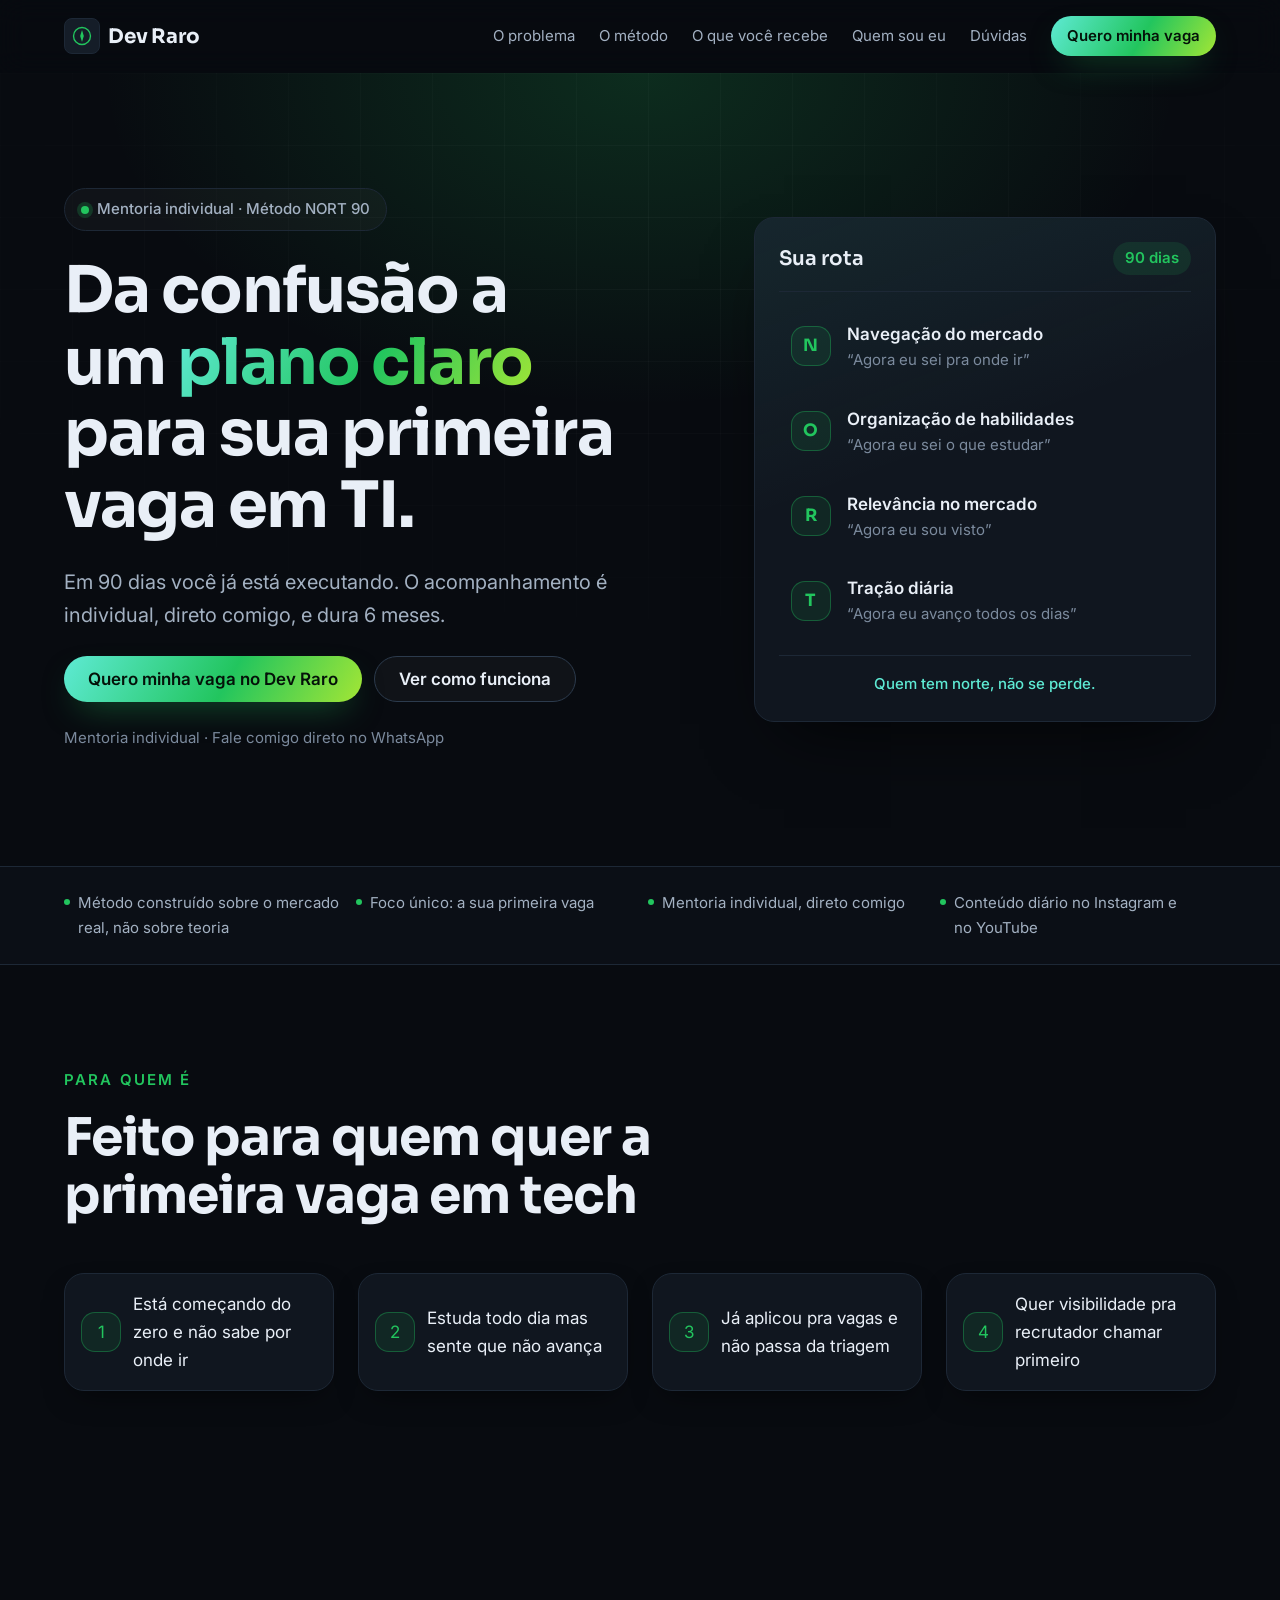
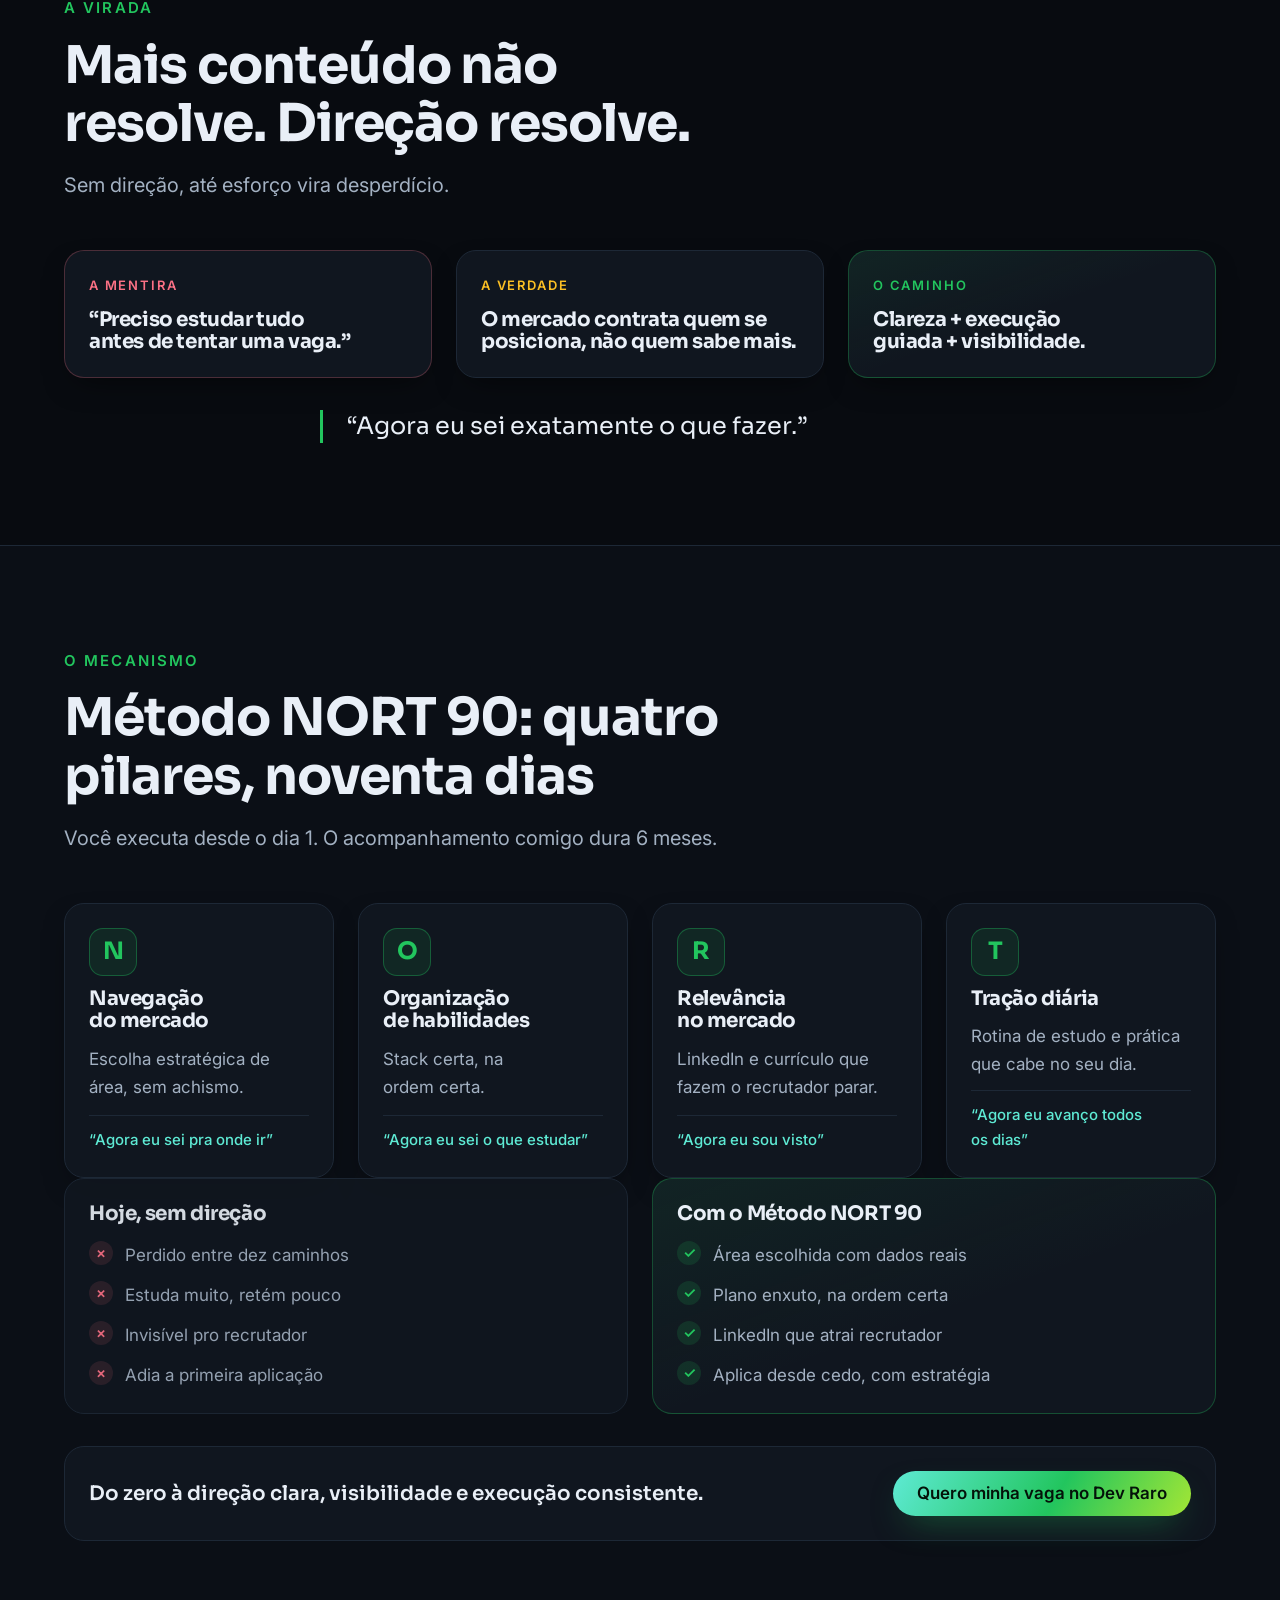
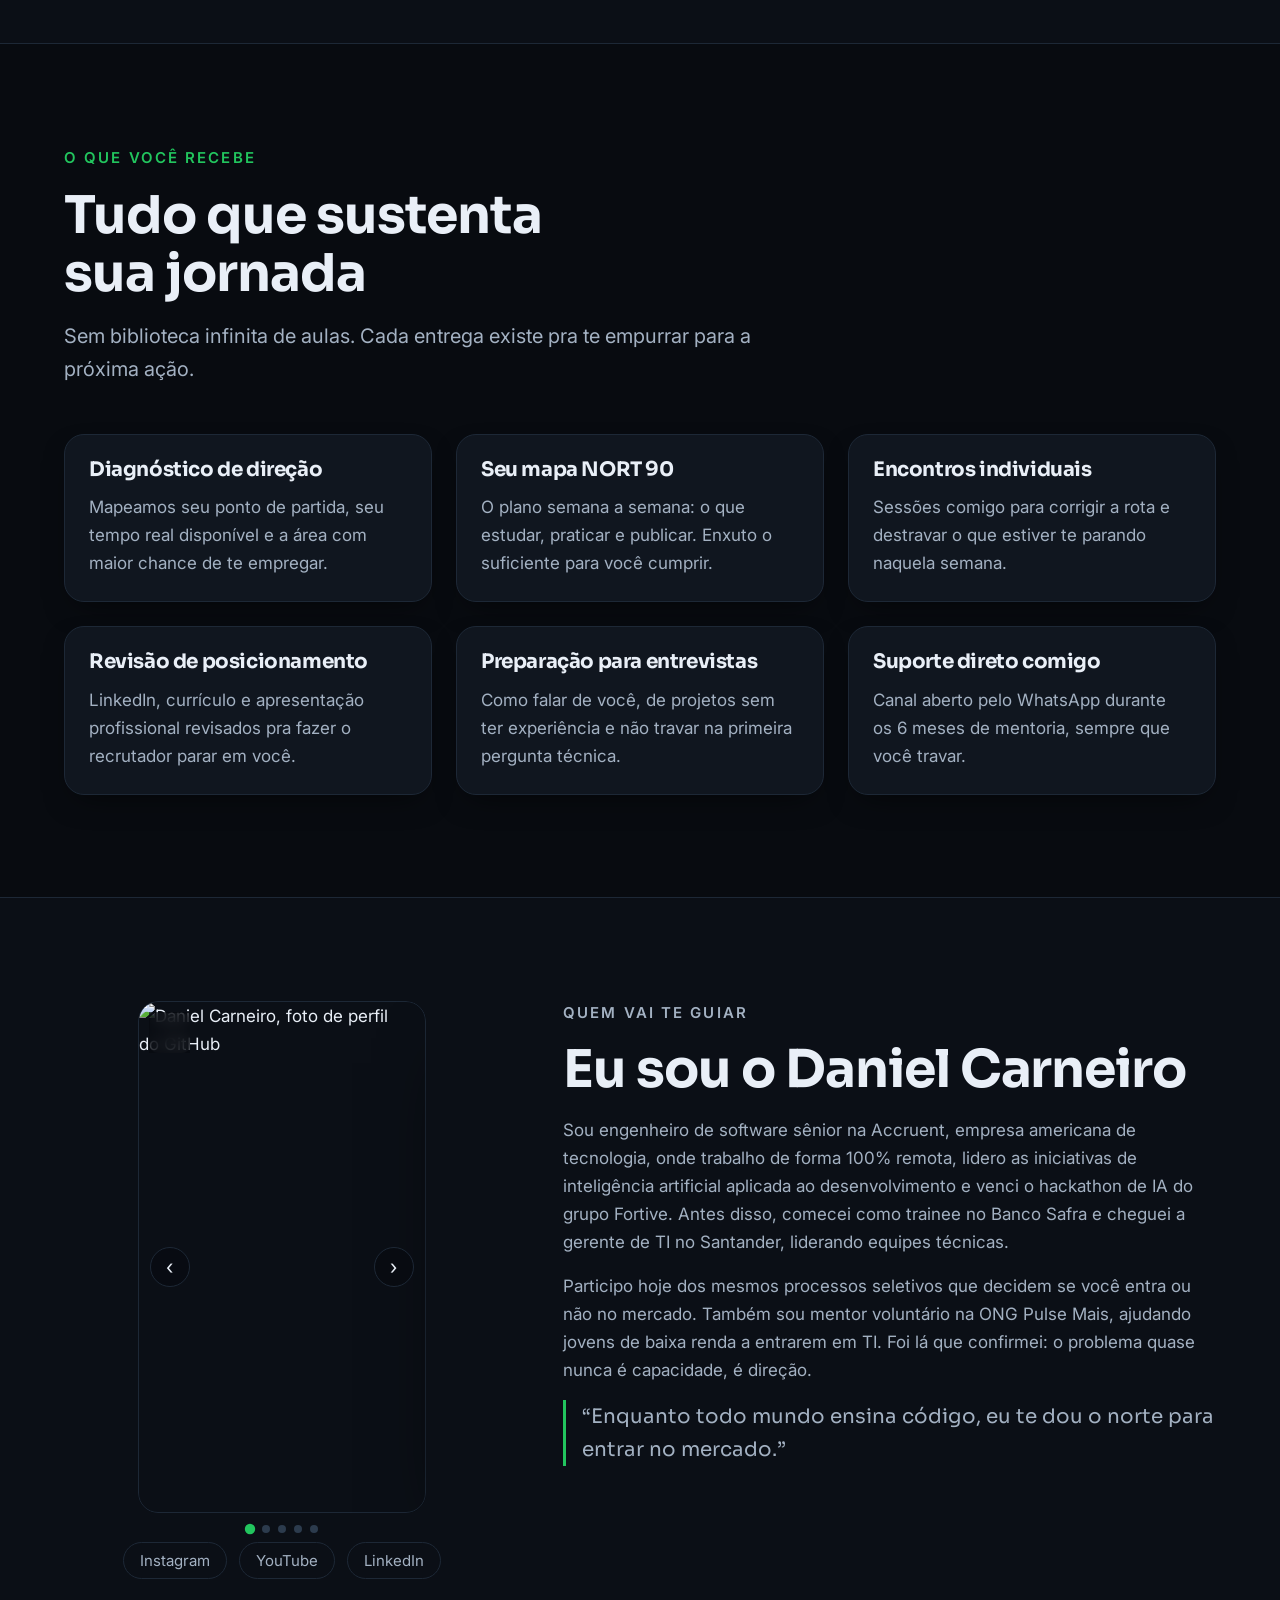
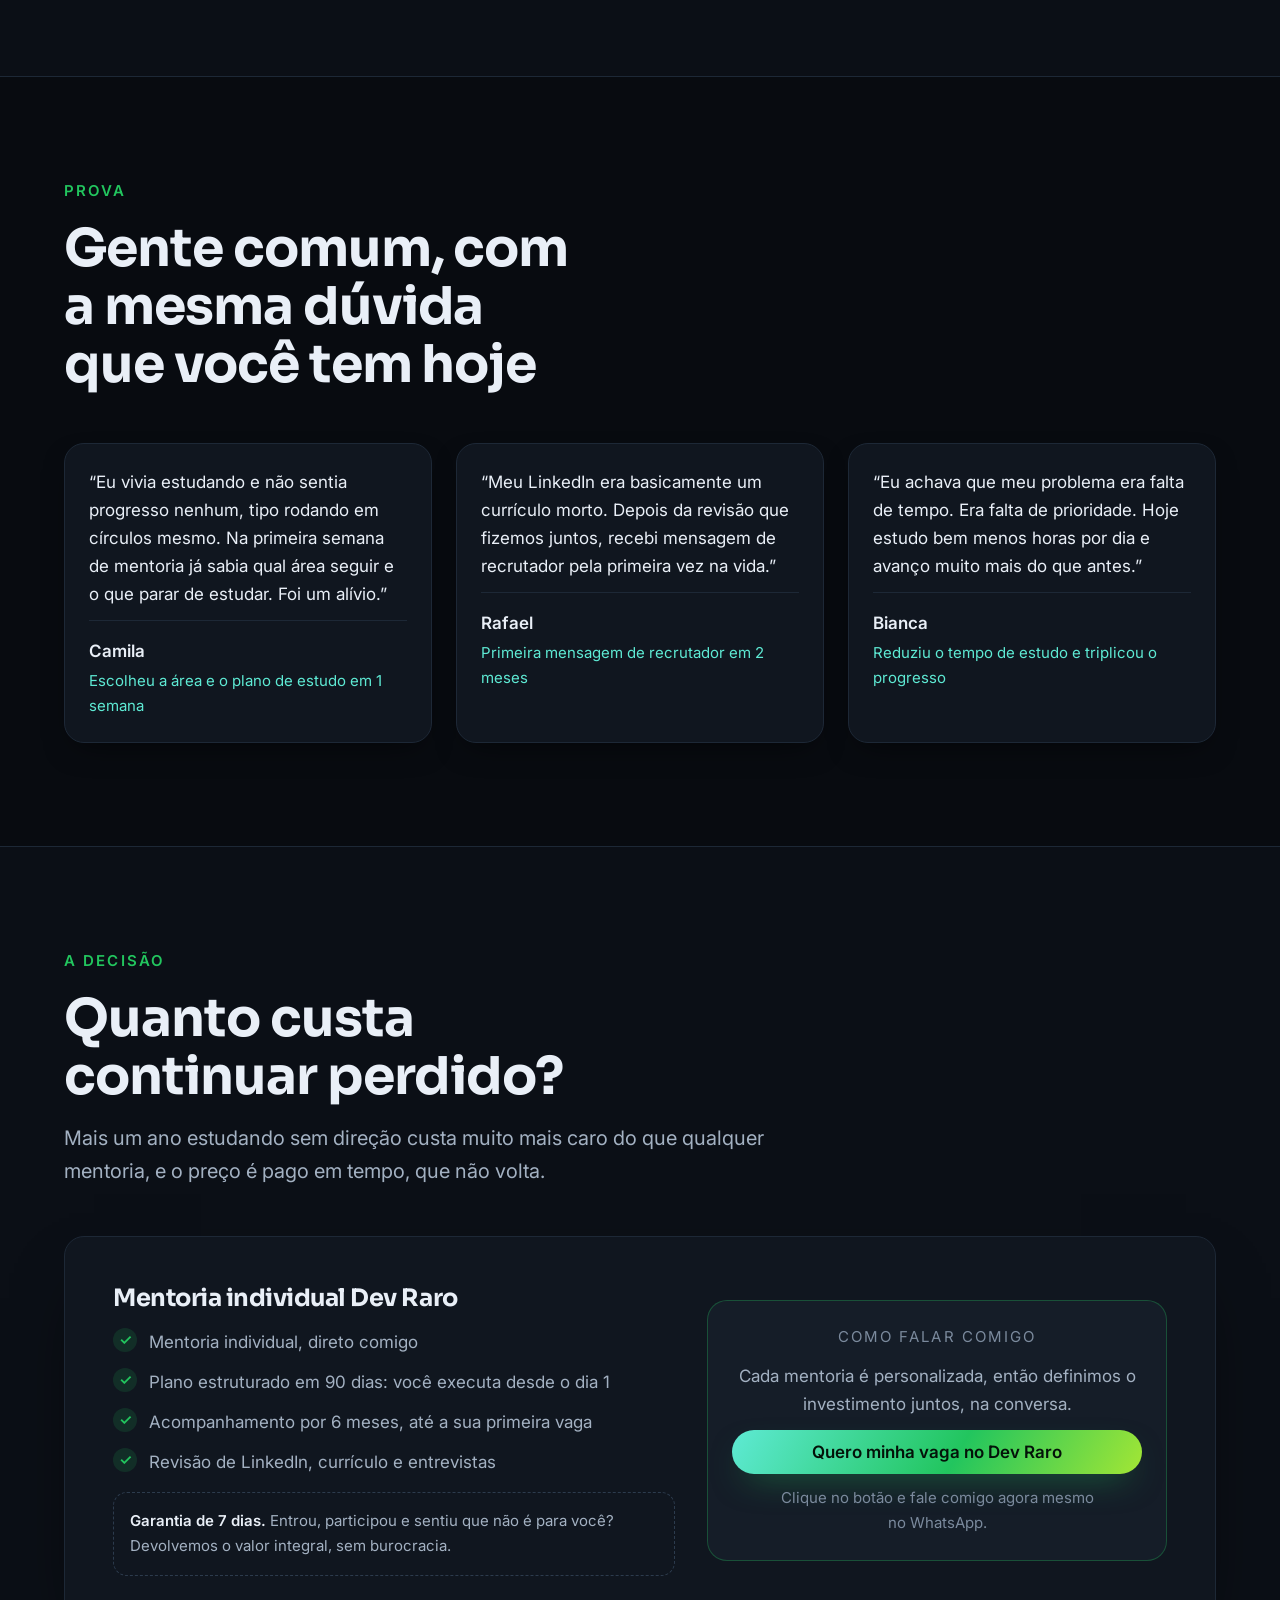
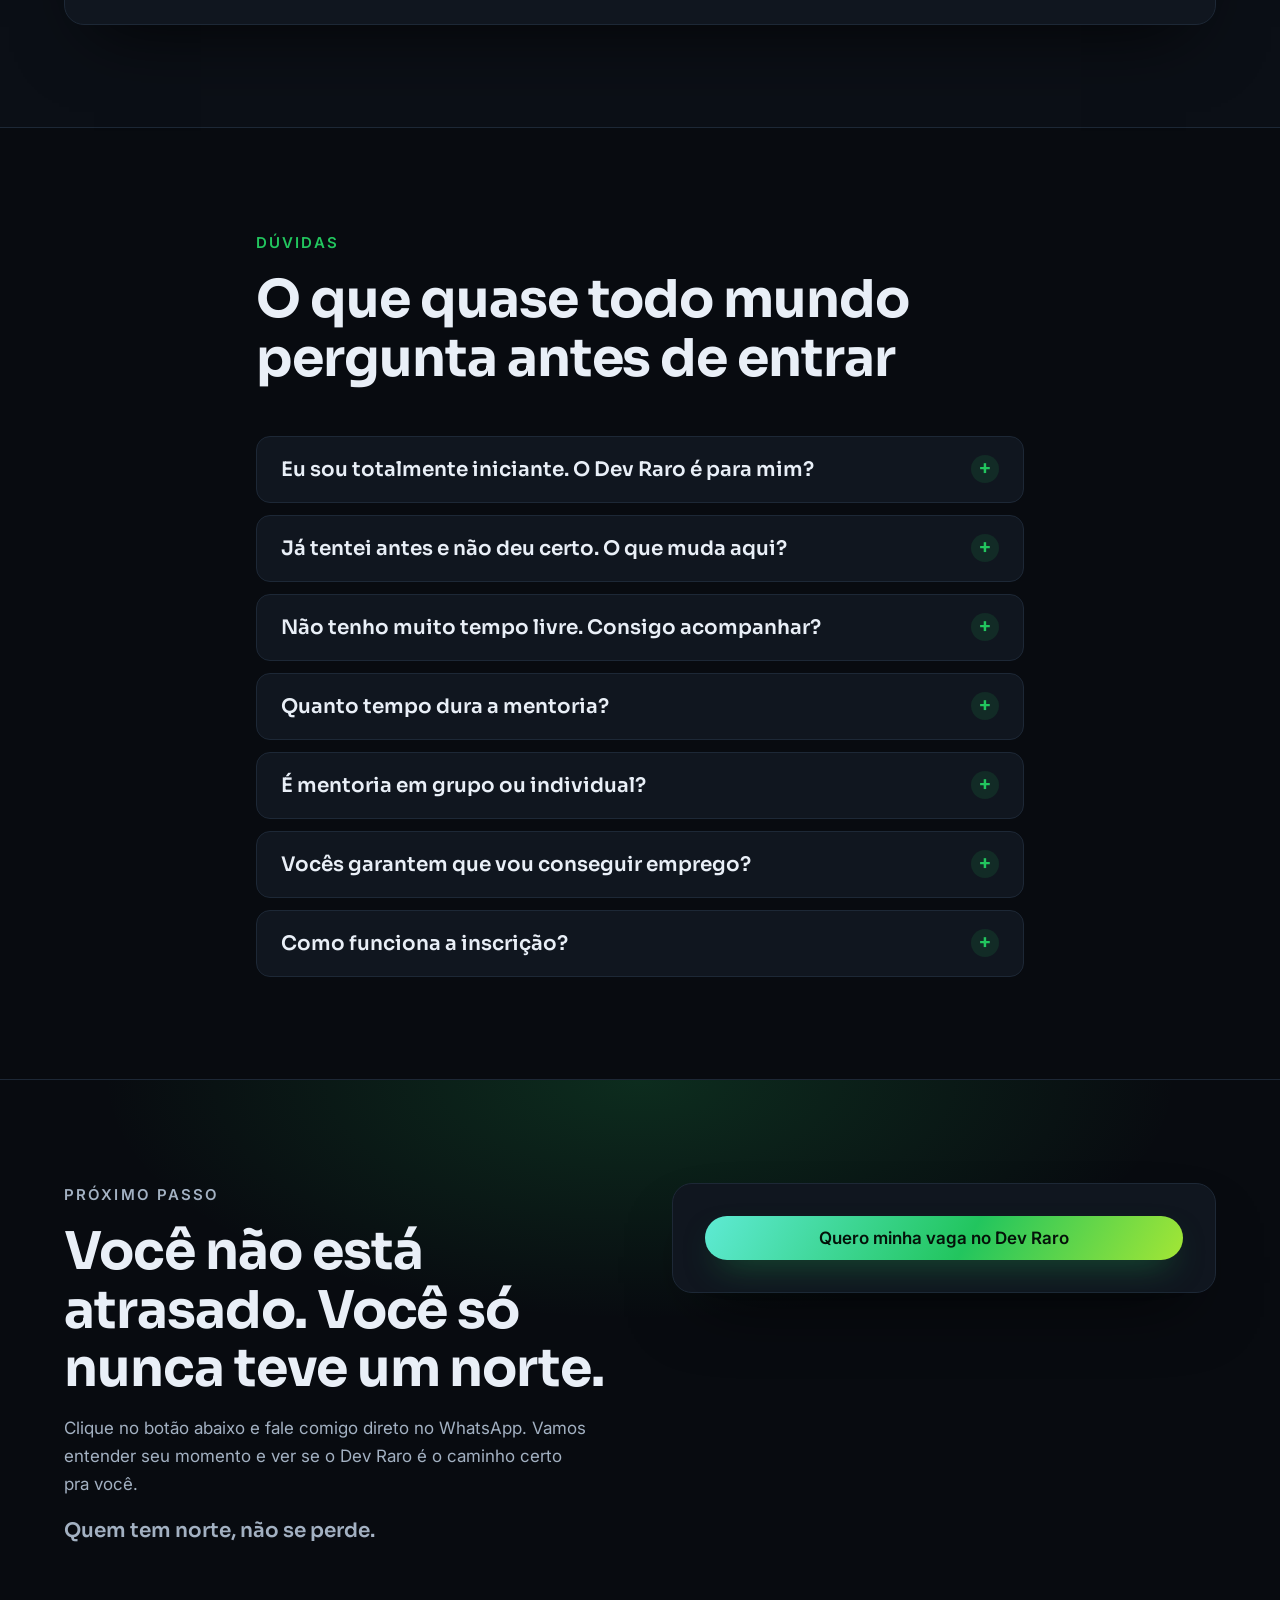
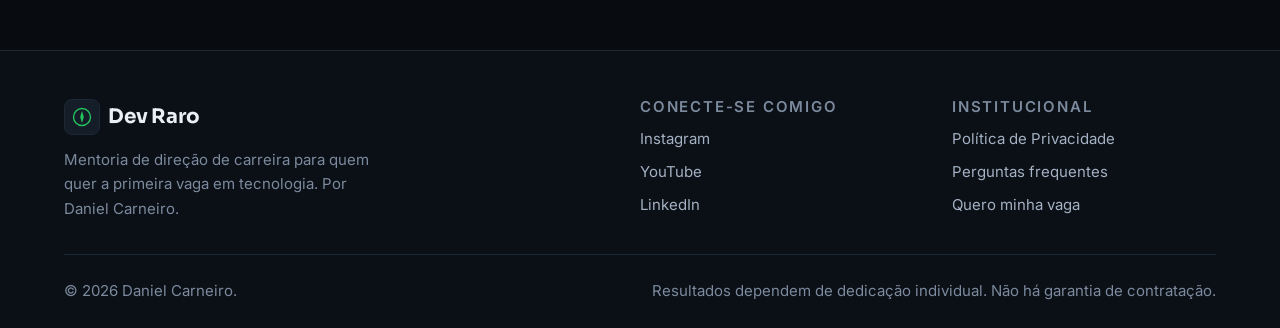
==== index.html @ 184fe9a2 "refactor: fundir secoes Transformacao e Metodo, encurtar textos dos pilares" ====
<!doctype html>
<html lang="pt-BR">
  <head>
    <meta charset="utf-8" />
    <meta name="viewport" content="width=device-width, initial-scale=1" />

    <title>Dev Raro | Sua rota para a primeira vaga em TI</title>
    <meta
      name="description"
      content="Mentoria individual para iniciantes em tecnologia. Em 90 dias você tem um plano claro e já está executando; o acompanhamento comigo dura 6 meses."
    />
    <link rel="canonical" href="https://danielcarneiro.dev/" />
    <meta name="robots" content="index, follow" />
    <meta name="author" content="Daniel Carneiro" />
    <meta name="theme-color" content="#080b10" />

    <!-- Open Graph / redes sociais -->
    <meta property="og:type" content="website" />
    <meta property="og:locale" content="pt_BR" />
    <meta property="og:site_name" content="Daniel Carneiro" />
    <meta
      property="og:title"
      content="Dev Raro: mentoria para sua primeira vaga em TI"
    />
    <meta
      property="og:description"
      content="Mentoria individual: plano claro em 90 dias e acompanhamento comigo por 6 meses até a sua primeira vaga."
    />
    <meta property="og:url" content="https://danielcarneiro.dev/" />
    <meta
      property="og:image"
      content="https://danielcarneiro.dev/assets/img/og-image.jpg"
    />
    <meta property="og:image:width" content="1200" />
    <meta property="og:image:height" content="630" />
    <meta
      property="og:image:alt"
      content="Dev Raro: mentoria com Daniel Carneiro"
    />
    <meta name="twitter:card" content="summary_large_image" />

    <link rel="icon" href="favicon.svg" type="image/svg+xml" />

    <!-- Fontes -->
    <link rel="preconnect" href="https://fonts.googleapis.com" />
    <link rel="preconnect" href="https://fonts.gstatic.com" crossorigin />
    <link
      rel="stylesheet"
      href="https://fonts.googleapis.com/css2?family=Inter:wght@400;500;600&family=Sora:wght@600;700&display=swap"
    />

    <!-- Estilos: a ordem dos arquivos espelha a ordem das camadas @layer -->
    <link rel="stylesheet" href="assets/css/reset.css" />
    <link rel="stylesheet" href="assets/css/tokens.css" />
    <link rel="stylesheet" href="assets/css/base.css" />
    <link rel="stylesheet" href="assets/css/layout.css" />
    <link rel="stylesheet" href="assets/css/components.css" />
    <link rel="stylesheet" href="assets/css/utilities.css" />

    <script>
      // Sinaliza JS ativo antes da pintura: sem isso, o conteúdo animado ficaria oculto se o JS falhar.
      document.documentElement.classList.add("js");
    </script>
    <script src="assets/js/main.js" defer></script>

    <script type="application/ld+json">
      {
        "@context": "https://schema.org",
        "@graph": [
          {
            "@type": "Person",
            "@id": "https://danielcarneiro.dev/#daniel",
            "name": "Daniel Carneiro",
            "jobTitle": "Desenvolvedor de software e mentor de carreira",
            "url": "https://danielcarneiro.dev/",
            "sameAs": [
              "https://instagram.com/danielcarneiro.dev",
              "https://youtube.com/@danielcarneirodev",
              "https://linkedin.com/in/danielcarneirodev"
            ]
          },
          {
            "@type": "Service",
            "name": "Dev Raro",
            "serviceType": "Mentoria de carreira em tecnologia",
            "provider": { "@id": "https://danielcarneiro.dev/#daniel" },
            "areaServed": "BR",
            "url": "https://danielcarneiro.dev/",
            "description": "Mentoria individual que aplica o Método NORT 90: em 90 dias você tem um plano claro e já está executando; o acompanhamento comigo dura 6 meses, até a primeira vaga."
          },
          {
            "@type": "FAQPage",
            "mainEntity": [
              {
                "@type": "Question",
                "name": "Eu sou totalmente iniciante. O Dev Raro é para mim?",
                "acceptedAnswer": {
                  "@type": "Answer",
                  "text": "Sim. O primeiro passo do Método NORT 90 é escolher o caminho certo antes de estudar qualquer tecnologia."
                }
              },
              {
                "@type": "Question",
                "name": "Já tentei antes e não deu certo. O que muda aqui?",
                "acceptedAnswer": {
                  "@type": "Answer",
                  "text": "Faltou direção, não esforço. Aqui você tem um plano guiado e acompanhamento comigo por 6 meses."
                }
              },
              {
                "@type": "Question",
                "name": "Não tenho muito tempo livre. Consigo acompanhar?",
                "acceptedAnswer": {
                  "@type": "Answer",
                  "text": "Sim. A rotina é montada a partir do tempo real que você tem hoje, não do ideal."
                }
              },
              {
                "@type": "Question",
                "name": "Quanto tempo dura a mentoria?",
                "acceptedAnswer": {
                  "@type": "Answer",
                  "text": "O plano é estruturado em até 90 dias e você já executa desde o dia 1. O acompanhamento individual comigo dura 6 meses."
                }
              },
              {
                "@type": "Question",
                "name": "É mentoria em grupo ou individual?",
                "acceptedAnswer": {
                  "@type": "Answer",
                  "text": "Individual. Só você e eu, sem turma e sem grupo."
                }
              },
              {
                "@type": "Question",
                "name": "Vocês garantem que vou conseguir emprego?",
                "acceptedAnswer": {
                  "@type": "Answer",
                  "text": "Não. Ninguém sério garante contratação. Garanto direção, plano e acompanhamento até você estar pronto."
                }
              },
              {
                "@type": "Question",
                "name": "Como funciona a inscrição?",
                "acceptedAnswer": {
                  "@type": "Answer",
                  "text": "Clique no botão do WhatsApp aqui embaixo. Conversamos por lá sobre o seu momento e o investimento."
                }
              }
            ]
          }
        ]
      }
    </script>
  </head>

  <body id="topo">
    <a class="pular-conteudo" href="#conteudo">Pular para o conteúdo</a>

    <header class="cabecalho" data-cabecalho>
      <div class="container cabecalho__interno">
        <a class="marca" href="#topo">
          <span class="marca__icone" aria-hidden="true">
            <svg viewBox="0 0 24 24" width="22" height="22" focusable="false">
              <circle
                cx="12"
                cy="12"
                r="9.25"
                fill="none"
                stroke="currentColor"
                stroke-width="1.5"
              />
              <path d="M12 5.5 14 12l-2 6.5-2-6.5Z" fill="currentColor" />
            </svg>
          </span>
          <span class="marca__texto">Dev&nbsp;Raro</span>
        </a>

        <button
          class="menu-alternar"
          type="button"
          aria-expanded="false"
          aria-controls="menu-principal"
          data-menu-alternar
        >
          <span class="visualmente-oculto">Abrir menu</span>
          <span class="menu-alternar__barras" aria-hidden="true"></span>
        </button>

        <nav
          class="navegacao"
          id="menu-principal"
          aria-label="Navegação principal"
          data-menu
        >
          <ul class="navegacao__lista">
            <li><a href="#problema">O problema</a></li>
            <li><a href="#metodo">O método</a></li>
            <li><a href="#incluso">O que você recebe</a></li>
            <li><a href="#mentor">Quem sou eu</a></li>
            <li><a href="#faq">Dúvidas</a></li>
          </ul>
          <a class="botao botao--primario botao--pequeno" href="#inscricao">
            Quero minha vaga
          </a>
        </nav>
      </div>
    </header>

    <main id="conteudo">
      <!-- 1. HERO -->
      <section class="hero" aria-labelledby="hero-titulo">
        <div class="container hero__grade">
          <div class="hero__conteudo">
            <p class="etiqueta">
              <span class="etiqueta__ponto" aria-hidden="true"></span>
              Mentoria individual · Método NORT 90
            </p>

            <h1 id="hero-titulo" class="hero__titulo">
              Da confusão a um
              <span class="texto-gradiente">plano claro</span>
              para sua primeira vaga em TI.
            </h1>

            <p class="hero__subtitulo">
              Em 90 dias você já está executando. O acompanhamento é individual,
              direto comigo, e dura 6 meses.
            </p>

            <div class="hero__acoes">
              <a class="botao botao--primario" href="#inscricao">
                Quero minha vaga no Dev Raro
              </a>
              <a class="botao botao--fantasma" href="#metodo">
                Ver como funciona
              </a>
            </div>

            <p class="hero__reforco">
              Mentoria individual · Fale comigo direto no WhatsApp
            </p>
          </div>

          <aside class="rota" aria-label="Resumo do Método NORT 90">
            <div class="rota__cabecalho">
              <span class="rota__rotulo">Sua rota</span>
              <span class="rota__prazo">90 dias</span>
            </div>
            <ol class="rota__lista">
              <li class="rota__item">
                <span class="rota__letra" aria-hidden="true">N</span>
                <span class="rota__conteudo">
                  <strong>Navegação do mercado</strong>
                  <small>“Agora eu sei pra onde ir”</small>
                </span>
              </li>
              <li class="rota__item">
                <span class="rota__letra" aria-hidden="true">O</span>
                <span class="rota__conteudo">
                  <strong>Organização de habilidades</strong>
                  <small>“Agora eu sei o que estudar”</small>
                </span>
              </li>
              <li class="rota__item">
                <span class="rota__letra" aria-hidden="true">R</span>
                <span class="rota__conteudo">
                  <strong>Relevância no mercado</strong>
                  <small>“Agora eu sou visto”</small>
                </span>
              </li>
              <li class="rota__item">
                <span class="rota__letra" aria-hidden="true">T</span>
                <span class="rota__conteudo">
                  <strong>Tração diária</strong>
                  <small>“Agora eu avanço todos os dias”</small>
                </span>
              </li>
            </ol>
            <p class="rota__rodape">Quem tem norte, não se perde.</p>
          </aside>
        </div>
      </section>

      <!-- 2. PROVA SOCIAL RÁPIDA -->
      <section class="barra-confianca" aria-label="Por que confiar no programa">
        <div class="container">
          <ul class="barra-confianca__lista">
            <li>Método construído sobre o mercado real, não sobre teoria</li>
            <li>Foco único: a sua primeira vaga</li>
            <li>Mentoria individual, direto comigo</li>
            <li>Conteúdo diário no Instagram e no YouTube</li>
          </ul>
        </div>
      </section>

      <!-- 3. PARA QUEM É -->
      <section class="secao" id="publico" aria-labelledby="publico-titulo">
        <div class="container">
          <header class="secao__cabecalho revelar">
            <p class="secao__etiqueta">Para quem é</p>
            <h2 id="publico-titulo" class="secao__titulo">
              Feito para quem quer a primeira vaga em tech
            </h2>
          </header>

          <div class="grade grade--4 revelar">
            <article class="cartao cartao--compacto">
              <span class="cartao__icone" aria-hidden="true">1</span>
              <p>Está começando do zero e não sabe por onde ir</p>
            </article>
            <article class="cartao cartao--compacto">
              <span class="cartao__icone" aria-hidden="true">2</span>
              <p>Estuda todo dia mas sente que não avança</p>
            </article>
            <article class="cartao cartao--compacto">
              <span class="cartao__icone" aria-hidden="true">3</span>
              <p>Já aplicou pra vagas e não passa da triagem</p>
            </article>
            <article class="cartao cartao--compacto">
              <span class="cartao__icone" aria-hidden="true">4</span>
              <p>Quer visibilidade pra recrutador chamar primeiro</p>
            </article>
          </div>
        </div>
      </section>

      <!-- 4. PROBLEMA -> VIRADA -->
      <section class="secao" id="problema" aria-labelledby="problema-titulo">
        <div class="container">
          <header class="secao__cabecalho revelar">
            <p class="secao__etiqueta">A virada</p>
            <h2 id="problema-titulo" class="secao__titulo">
              Mais conteúdo não resolve. Direção resolve.
            </h2>
            <p class="secao__descricao">
              Sem direção, até esforço vira desperdício.
            </p>
          </header>

          <div class="grade grade--3 revelar">
            <article class="cartao cartao--mentira">
              <p class="cartao__rotulo">A mentira</p>
              <h3 class="cartao__titulo">
                “Preciso estudar tudo antes de tentar uma vaga.”
              </h3>
            </article>
            <article class="cartao cartao--verdade">
              <p class="cartao__rotulo">A verdade</p>
              <h3 class="cartao__titulo">
                O mercado contrata quem se posiciona, não quem sabe mais.
              </h3>
            </article>
            <article class="cartao cartao--caminho">
              <p class="cartao__rotulo">O caminho</p>
              <h3 class="cartao__titulo">
                Clareza + execução guiada + visibilidade.
              </h3>
            </article>
          </div>

          <p class="citacao revelar">“Agora eu sei exatamente o que fazer.”</p>
        </div>
      </section>

      <!-- 5. MÉTODO -->
      <section
        class="secao secao--alt"
        id="metodo"
        aria-labelledby="metodo-titulo"
      >
        <div class="container">
          <header class="secao__cabecalho revelar">
            <p class="secao__etiqueta">O mecanismo</p>
            <h2 id="metodo-titulo" class="secao__titulo">
              Método NORT 90: quatro pilares, noventa dias
            </h2>
            <p class="secao__descricao">
              Você executa desde o dia 1. O acompanhamento comigo dura 6 meses.
            </p>
          </header>

          <div class="grade grade--4 revelar">
            <article class="cartao cartao--pilar">
              <span class="pilar__letra" aria-hidden="true">N</span>
              <h3 class="cartao__titulo">Navegação do mercado</h3>
              <p>Escolha estratégica de área, sem achismo.</p>
              <p class="pilar__resultado">“Agora eu sei pra onde ir”</p>
            </article>

            <article class="cartao cartao--pilar">
              <span class="pilar__letra" aria-hidden="true">O</span>
              <h3 class="cartao__titulo">Organização de habilidades</h3>
              <p>Stack certa, na ordem certa.</p>
              <p class="pilar__resultado">“Agora eu sei o que estudar”</p>
            </article>

            <article class="cartao cartao--pilar">
              <span class="pilar__letra" aria-hidden="true">R</span>
              <h3 class="cartao__titulo">Relevância no mercado</h3>
              <p>LinkedIn e currículo que fazem o recrutador parar.</p>
              <p class="pilar__resultado">“Agora eu sou visto”</p>
            </article>

            <article class="cartao cartao--pilar">
              <span class="pilar__letra" aria-hidden="true">T</span>
              <h3 class="cartao__titulo">Tração diária</h3>
              <p>Rotina de estudo e prática que cabe no seu dia.</p>
              <p class="pilar__resultado">“Agora eu avanço todos os dias”</p>
            </article>
          </div>

          <div class="comparativo revelar">
            <div class="comparativo__coluna comparativo__coluna--antes">
              <h3 class="comparativo__titulo">Hoje, sem direção</h3>
              <ul class="lista-marcada lista-marcada--negativa">
                <li>Perdido entre dez caminhos</li>
                <li>Estuda muito, retém pouco</li>
                <li>Invisível pro recrutador</li>
                <li>Adia a primeira aplicação</li>
              </ul>
            </div>
            <div class="comparativo__coluna comparativo__coluna--depois">
              <h3 class="comparativo__titulo">Com o Método NORT 90</h3>
              <ul class="lista-marcada lista-marcada--positiva">
                <li>Área escolhida com dados reais</li>
                <li>Plano enxuto, na ordem certa</li>
                <li>LinkedIn que atrai recrutador</li>
                <li>Aplica desde cedo, com estratégia</li>
              </ul>
            </div>
          </div>

          <div class="cta-linha revelar">
            <p>Do zero à direção clara, visibilidade e execução consistente.</p>
            <a class="botao botao--primario" href="#inscricao">
              Quero minha vaga no Dev Raro
            </a>
          </div>
        </div>
      </section>

      <!-- 7. O QUE ESTÁ INCLUSO -->
      <!-- TODO: confirmar cada entregável com a oferta real antes de publicar. -->
      <section class="secao" id="incluso" aria-labelledby="incluso-titulo">
        <div class="container">
          <header class="secao__cabecalho revelar">
            <p class="secao__etiqueta">O que você recebe</p>
            <h2 id="incluso-titulo" class="secao__titulo">
              Tudo que sustenta sua jornada
            </h2>
            <p class="secao__descricao">
              Sem biblioteca infinita de aulas. Cada entrega existe pra te
              empurrar para a próxima ação.
            </p>
          </header>

          <ul class="grade grade--3 lista-entregas revelar">
            <li class="cartao">
              <h3 class="cartao__titulo">Diagnóstico de direção</h3>
              <p>
                Mapeamos seu ponto de partida, seu tempo real disponível e a
                área com maior chance de te empregar.
              </p>
            </li>
            <li class="cartao">
              <h3 class="cartao__titulo">Seu mapa NORT 90</h3>
              <p>
                O plano semana a semana: o que estudar, praticar e publicar.
                Enxuto o suficiente para você cumprir.
              </p>
            </li>
            <li class="cartao">
              <h3 class="cartao__titulo">Encontros individuais</h3>
              <p>
                Sessões comigo para corrigir a rota e destravar o que estiver te
                parando naquela semana.
              </p>
            </li>
            <li class="cartao">
              <h3 class="cartao__titulo">Revisão de posicionamento</h3>
              <p>
                LinkedIn, currículo e apresentação profissional revisados pra
                fazer o recrutador parar em você.
              </p>
            </li>
            <li class="cartao">
              <h3 class="cartao__titulo">Preparação para entrevistas</h3>
              <p>
                Como falar de você, de projetos sem ter experiência e não travar
                na primeira pergunta técnica.
              </p>
            </li>
            <li class="cartao">
              <h3 class="cartao__titulo">Suporte direto comigo</h3>
              <p>
                Canal aberto pelo WhatsApp durante os 6 meses de mentoria,
                sempre que você travar.
              </p>
            </li>
          </ul>
        </div>
      </section>

      <!-- 8. SOBRE O MENTOR -->
      <section
        class="secao secao--alt"
        id="mentor"
        aria-labelledby="mentor-titulo"
      >
        <div class="container mentor revelar">
          <div class="mentor__midia">
            <!-- TODO: substituir os placeholders por fotos reais em assets/img/ (ex.: mentor-1.jpg .. mentor-4.jpg). -->
            <div class="carrossel" data-carrossel>
              <ul
                class="carrossel__trilho"
                data-carrossel-trilho
                tabindex="0"
                aria-label="Fotos de Daniel Carneiro"
              >
                <li class="carrossel__slide">
                  <img
                    class="mentor__avatar"
                    src="https://github.com/danielcarneirodev.png"
                    alt="Daniel Carneiro, foto de perfil do GitHub"
                    loading="lazy"
                    decoding="async"
                  />
                </li>
                <li class="carrossel__slide">
                  <img
                    class="mentor__avatar"
                    src="assets/images/daniel-setup.jpg"
                    alt="Setup de trabalho do Daniel Carneiro"
                    loading="lazy"
                    decoding="async"
                  />
                </li>
                <li class="carrossel__slide">
                  <img
                    class="mentor__avatar"
                    src="assets/images/daniel-snow.jpg"
                    alt="Daniel Carneiro na neve"
                    loading="lazy"
                    decoding="async"
                  />
                </li>
                <li class="carrossel__slide">
                  <img
                    class="mentor__avatar"
                    src="assets/images/daniel-familia.jpg"
                    alt="Daniel Carneiro com a família"
                    loading="lazy"
                    decoding="async"
                  />
                </li>
                <li class="carrossel__slide">
                  <img
                    class="mentor__avatar"
                    src="assets/images/daniel-mentor.jpg"
                    alt="Daniel Carneiro como mentor"
                    loading="lazy"
                    decoding="async"
                  />
                </li>
              </ul>
              <div
                class="carrossel__contagem"
                data-carrossel-contagem
                aria-label="Próximo slide em"
              >
                <span class="carrossel__numero">5</span>
              </div>
              <button
                class="carrossel__seta carrossel__seta--anterior"
                type="button"
                data-carrossel-anterior
              >
                <span class="visualmente-oculto">Foto anterior</span>
                <span aria-hidden="true">‹</span>
              </button>
              <button
                class="carrossel__seta carrossel__seta--proxima"
                type="button"
                data-carrossel-proxima
              >
                <span class="visualmente-oculto">Próxima foto</span>
                <span aria-hidden="true">›</span>
              </button>
              <div
                class="carrossel__pontos"
                data-carrossel-pontos
                role="group"
                aria-label="Selecionar foto"
              ></div>
            </div>
            <ul class="mentor__redes">
              <li>
                <a
                  href="https://linktw.in/MMGgTI"
                  target="_blank"
                  rel="noopener"
                  >Instagram</a
                >
              </li>
              <li>
                <a
                  href="https://linktwin.to/nCifyF"
                  target="_blank"
                  rel="noopener"
                  >YouTube</a
                >
              </li>
              <li>
                <a
                  href="https://linkedin.com/in/danielcarneirodev"
                  target="_blank"
                  rel="noopener"
                  >LinkedIn</a
                >
              </li>
            </ul>
          </div>

          <div class="mentor__texto">
            <p class="secao__etiqueta">Quem vai te guiar</p>
            <h2 id="mentor-titulo" class="secao__titulo">
              Eu sou o Daniel Carneiro
            </h2>
            <p>
              Sou engenheiro de software sênior na Accruent, empresa americana
              de tecnologia, onde trabalho de forma 100% remota, lidero as
              iniciativas de inteligência artificial aplicada ao desenvolvimento
              e venci o hackathon de IA do grupo Fortive. Antes disso, comecei
              como trainee no Banco Safra e cheguei a gerente de TI no
              Santander, liderando equipes técnicas.
            </p>
            <p>
              Participo hoje dos mesmos processos seletivos que decidem se você
              entra ou não no mercado. Também sou mentor voluntário na ONG Pulse
              Mais, ajudando jovens de baixa renda a entrarem em TI. Foi lá que
              confirmei: o problema quase nunca é capacidade, é direção.
            </p>
            <p class="mentor__assinatura">
              “Enquanto todo mundo ensina código, eu te dou o norte para entrar
              no mercado.”
            </p>
          </div>
        </div>
      </section>

      <!-- 9. DEPOIMENTOS -->
      <!-- TODO: substituir pelos depoimentos reais (nome, foto e resultado). Não publicar com textos de exemplo. -->
      <section
        class="secao"
        id="depoimentos"
        aria-labelledby="depoimentos-titulo"
      >
        <div class="container">
          <header class="secao__cabecalho revelar">
            <p class="secao__etiqueta">Prova</p>
            <h2 id="depoimentos-titulo" class="secao__titulo">
              Gente comum, com a mesma dúvida que você tem hoje
            </h2>
          </header>

          <div class="grade grade--3 revelar">
            <figure class="cartao cartao--depoimento">
              <blockquote>
                <p>
                  “Eu vivia estudando e não sentia progresso nenhum, tipo
                  rodando em círculos mesmo. Na primeira semana de mentoria já
                  sabia qual área seguir e o que parar de estudar. Foi um
                  alívio.”
                </p>
              </blockquote>
              <figcaption class="depoimento__autor">
                <span class="depoimento__nome">Camila</span>
                <span class="depoimento__resultado"
                  >Escolheu a área e o plano de estudo em 1 semana</span
                >
              </figcaption>
            </figure>

            <figure class="cartao cartao--depoimento">
              <blockquote>
                <p>
                  “Meu LinkedIn era basicamente um currículo morto. Depois da
                  revisão que fizemos juntos, recebi mensagem de recrutador pela
                  primeira vez na vida.”
                </p>
              </blockquote>
              <figcaption class="depoimento__autor">
                <span class="depoimento__nome">Rafael</span>
                <span class="depoimento__resultado"
                  >Primeira mensagem de recrutador em 2 meses</span
                >
              </figcaption>
            </figure>

            <figure class="cartao cartao--depoimento">
              <blockquote>
                <p>
                  “Eu achava que meu problema era falta de tempo. Era falta de
                  prioridade. Hoje estudo bem menos horas por dia e avanço muito
                  mais do que antes.”
                </p>
              </blockquote>
              <figcaption class="depoimento__autor">
                <span class="depoimento__nome">Bianca</span>
                <span class="depoimento__resultado"
                  >Reduziu o tempo de estudo e triplicou o progresso</span
                >
              </figcaption>
            </figure>
          </div>
        </div>
      </section>

      <!-- 10. OFERTA -->
      <section
        class="secao secao--alt"
        id="oferta"
        aria-labelledby="oferta-titulo"
      >
        <div class="container">
          <header class="secao__cabecalho revelar">
            <p class="secao__etiqueta">A decisão</p>
            <h2 id="oferta-titulo" class="secao__titulo">
              Quanto custa continuar perdido?
            </h2>
            <p class="secao__descricao">
              Mais um ano estudando sem direção custa muito mais caro do que
              qualquer mentoria, e o preço é pago em tempo, que não volta.
            </p>
          </header>

          <!-- O investimento não é exibido aqui: cada mentoria é personalizada. -->
          <div class="oferta revelar">
            <div class="oferta__conteudo">
              <h3 class="oferta__titulo">Mentoria individual Dev Raro</h3>
              <ul class="lista-marcada lista-marcada--positiva">
                <li>Mentoria individual, direto comigo</li>
                <li>
                  Plano estruturado em 90 dias: você executa desde o dia 1
                </li>
                <li>Acompanhamento por 6 meses, até a sua primeira vaga</li>
                <li>Revisão de LinkedIn, currículo e entrevistas</li>
              </ul>
              <p class="oferta__garantia">
                <strong>Garantia de 7 dias.</strong> Entrou, participou e sentiu
                que não é para você? Devolvemos o valor integral, sem
                burocracia.
              </p>
            </div>

            <div class="oferta__caixa">
              <p class="oferta__rotulo">Como falar comigo</p>
              <p class="oferta__texto">
                Cada mentoria é personalizada, então definimos o investimento
                juntos, na conversa.
              </p>
              <a class="botao botao--primario botao--bloco" href="#inscricao">
                Quero minha vaga no Dev Raro
              </a>
              <p class="oferta__aviso">
                Clique no botão e fale comigo agora mesmo no WhatsApp.
              </p>
            </div>
          </div>
        </div>
      </section>

      <!-- 11. FAQ -->
      <section class="secao" id="faq" aria-labelledby="faq-titulo">
        <div class="container container--estreito">
          <header class="secao__cabecalho revelar">
            <p class="secao__etiqueta">Dúvidas</p>
            <h2 id="faq-titulo" class="secao__titulo">
              O que quase todo mundo pergunta antes de entrar
            </h2>
          </header>

          <div class="faq revelar">
            <details class="faq__item">
              <summary class="faq__pergunta">
                Eu sou totalmente iniciante. O Dev Raro é para mim?
              </summary>
              <div class="faq__resposta">
                <p>
                  Sim. O primeiro passo do Método NORT 90 é escolher o caminho
                  certo antes de estudar qualquer tecnologia.
                </p>
              </div>
            </details>

            <details class="faq__item">
              <summary class="faq__pergunta">
                Já tentei antes e não deu certo. O que muda aqui?
              </summary>
              <div class="faq__resposta">
                <p>
                  Faltou direção, não esforço. Aqui você tem um plano guiado e
                  acompanhamento comigo por 6 meses.
                </p>
              </div>
            </details>

            <details class="faq__item">
              <summary class="faq__pergunta">
                Não tenho muito tempo livre. Consigo acompanhar?
              </summary>
              <div class="faq__resposta">
                <p>
                  Sim. A rotina é montada a partir do tempo real que você tem
                  hoje, não do ideal.
                </p>
              </div>
            </details>

            <details class="faq__item">
              <summary class="faq__pergunta">
                Quanto tempo dura a mentoria?
              </summary>
              <div class="faq__resposta">
                <p>
                  O plano é estruturado em até 90 dias e você já executa desde o
                  dia 1. O acompanhamento individual comigo dura 6 meses.
                </p>
              </div>
            </details>

            <details class="faq__item">
              <summary class="faq__pergunta">
                É mentoria em grupo ou individual?
              </summary>
              <div class="faq__resposta">
                <p>Individual. Só você e eu, sem turma e sem grupo.</p>
              </div>
            </details>

            <details class="faq__item">
              <summary class="faq__pergunta">
                Vocês garantem que vou conseguir emprego?
              </summary>
              <div class="faq__resposta">
                <p>
                  Não. Ninguém sério garante contratação. Garanto direção, plano
                  e acompanhamento até você estar pronto.
                </p>
              </div>
            </details>

            <details class="faq__item">
              <summary class="faq__pergunta">
                Como funciona a inscrição?
              </summary>
              <div class="faq__resposta">
                <p>
                  Clique no botão do WhatsApp aqui embaixo. Conversamos por lá
                  sobre o seu momento e o investimento.
                </p>
              </div>
            </details>
          </div>
        </div>
      </section>

      <!-- 12. CTA FINAL + FORMULÁRIO -->
      <section
        class="secao secao--inscricao"
        id="inscricao"
        aria-labelledby="inscricao-titulo"
      >
        <div class="container inscricao">
          <div class="inscricao__texto">
            <p class="secao__etiqueta">Próximo passo</p>
            <h2 id="inscricao-titulo" class="secao__titulo">
              Você não está atrasado. Você só nunca teve um norte.
            </h2>
            <p>
              Clique no botão abaixo e fale comigo direto no WhatsApp. Vamos
              entender seu momento e ver se o Dev Raro é o caminho certo pra
              você.
            </p>
            <p class="inscricao__mantra">Quem tem norte, não se perde.</p>
          </div>

          <div class="formulario">
            <a
              class="botao botao--primario botao--bloco"
              href="https://api.whatsapp.com/send?phone=5513981418336&amp;text=Ol%C3%A1%2C%20vim%20do%20instagram%20e%20quero%20saber%20mais%20sobre%20a%20mentoria%20de%20acelera%C3%A7%C3%A3o%20de%20carreira%20DEV%20%F0%9F%9A%80%F0%9F%90%8F"
              target="_blank"
              rel="noopener noreferrer"
            >
              Quero minha vaga no Dev Raro
            </a>
          </div>
        </div>
      </section>
    </main>

    <footer class="rodape">
      <div class="container rodape__interno">
        <div class="rodape__marca">
          <a class="marca" href="#topo">
            <span class="marca__icone" aria-hidden="true">
              <svg viewBox="0 0 24 24" width="22" height="22" focusable="false">
                <circle
                  cx="12"
                  cy="12"
                  r="9.25"
                  fill="none"
                  stroke="currentColor"
                  stroke-width="1.5"
                />
                <path d="M12 5.5 14 12l-2 6.5-2-6.5Z" fill="currentColor" />
              </svg>
            </span>
            <span class="marca__texto">Dev&nbsp;Raro</span>
          </a>
          <p class="rodape__descricao">
            Mentoria de direção de carreira para quem quer a primeira vaga em
            tecnologia. Por Daniel Carneiro.
          </p>
        </div>

        <nav aria-label="Redes sociais">
          <h2 class="rodape__titulo">Conecte-se comigo</h2>
          <ul class="rodape__lista">
            <li>
              <a href="https://linktw.in/MMGgTI" target="_blank" rel="noopener"
                >Instagram</a
              >
            </li>
            <li>
              <a
                href="https://linktwin.to/nCifyF"
                target="_blank"
                rel="noopener"
                >YouTube</a
              >
            </li>
            <li>
              <a
                href="https://linkedin.com/in/danielcarneirodev"
                target="_blank"
                rel="noopener"
                >LinkedIn</a
              >
            </li>
          </ul>
        </nav>

        <nav aria-label="Links institucionais">
          <h2 class="rodape__titulo">Institucional</h2>
          <ul class="rodape__lista">
            <li><a href="privacidade.html">Política de Privacidade</a></li>
            <li><a href="#faq">Perguntas frequentes</a></li>
            <li><a href="#inscricao">Quero minha vaga</a></li>
          </ul>
        </nav>
      </div>

      <div class="container rodape__base">
        <p>© <span data-ano>2026</span> Daniel Carneiro.</p>
        <p>
          Resultados dependem de dedicação individual. Não há garantia de
          contratação.
        </p>
      </div>
    </footer>

    <div class="cta-fixo" data-cta-fixo hidden>
      <p class="cta-fixo__texto">
        <strong>Dev Raro</strong>
        <span>Vagas limitadas por mês</span>
      </p>
      <a class="botao botao--primario botao--pequeno" href="#inscricao">
        Quero minha vaga
      </a>
    </div>
  </body>
</html>
---- assets/css/tokens.css ----
@layer tokens {
  :root {
    color-scheme: dark;

    /* --- Cores: superfícies --- */
    --cor-fundo: #080b10;
    --cor-fundo-alt: #0b0f16;
    --cor-superficie: #10161f;
    --cor-superficie-alta: #151d28;
    --cor-borda: #1d2836;
    --cor-borda-forte: #2c3b4d;

    /* --- Cores: texto --- */
    --cor-texto: #e9eff7;
    --cor-texto-suave: #a3b1c2;
    --cor-texto-fraco: #7b8a9d;

    /* --- Cores: marca e semânticas --- */
    --cor-marca: #22c55e;
    --cor-marca-clara: #5eead4;
    --cor-marca-escura: #16a34a;
    --cor-marca-contraste: #041209;
    --cor-acento: #fbbf24;
    --cor-erro: #fb7185;
    --cor-sucesso: #34d399;

    /* --- Gradientes e brilhos --- */
    --gradiente-marca: linear-gradient(
      120deg,
      var(--cor-marca-clara) 0%,
      var(--cor-marca) 55%,
      #a3e635 100%
    );
    --brilho-marca: radial-gradient(
      60% 60% at 50% 0%,
      rgb(34 197 94 / 18%) 0%,
      transparent 70%
    );

    /* --- Tipografia --- */
    --fonte-corpo: "Inter", system-ui, "Segoe UI", Roboto, sans-serif;
    --fonte-titulo: "Sora", var(--fonte-corpo);

    --fs-200: clamp(0.75rem, 0.73rem + 0.1vw, 0.8125rem);
    --fs-300: clamp(0.875rem, 0.85rem + 0.15vw, 0.9375rem);
    --fs-400: clamp(1rem, 0.96rem + 0.2vw, 1.0625rem);
    --fs-500: clamp(1.125rem, 1.05rem + 0.35vw, 1.25rem);
    --fs-600: clamp(1.3125rem, 1.2rem + 0.5vw, 1.5rem);
    --fs-700: clamp(1.625rem, 1.35rem + 1.2vw, 2.25rem);
    --fs-800: clamp(2.125rem, 1.6rem + 2.4vw, 3.25rem);
    --fs-900: clamp(2.5rem, 1.7rem + 3.4vw, 4rem);

    --peso-normal: 400;
    --peso-medio: 500;
    --peso-forte: 600;
    --peso-titulo: 700;

    --altura-linha: 1.65;
    --altura-linha-titulo: 1.12;

    /* --- Espaçamento (escala de 4px) --- */
    --sp-1: 0.25rem;
    --sp-2: 0.5rem;
    --sp-3: 0.75rem;
    --sp-4: 1rem;
    --sp-5: 1.5rem;
    --sp-6: 2rem;
    --sp-7: 3rem;
    --sp-8: 4rem;
    --sp-9: 5rem;
    --sp-10: 7.5rem;

    /* --- Formas e efeitos --- */
    --raio-sm: 0.5rem;
    --raio-md: 0.875rem;
    --raio-lg: 1.25rem;
    --raio-pill: 999rem;

    --sombra-sm: 0 1px 2px rgb(0 0 0 / 40%);
    --sombra-md: 0 12px 30px -12px rgb(0 0 0 / 60%);
    --sombra-lg: 0 32px 70px -30px rgb(0 0 0 / 80%);
    --sombra-marca: 0 14px 34px -14px rgb(34 197 94 / 55%);

    --transicao: 200ms ease-out;

    /* --- Medidas de layout --- */
    --largura-conteudo: 72rem;
    --largura-estreita: 48rem;
    --largura-texto: 65ch;
    --altura-cabecalho: 4.5rem;
    --borda-sutil: 1px solid var(--cor-borda);
  }
}
---- assets/css/base.css ----
@layer base {
  html {
    scroll-behavior: smooth;
    scroll-padding-block-start: calc(var(--altura-cabecalho) + var(--sp-4));
    scrollbar-width: none; /* Firefox: barra de rolagem oculta */
    -ms-overflow-style: none; /* Edge legado */
  }

  html::-webkit-scrollbar {
    display: none; /* Chrome, Safari, Edge Chromium */
  }

  body {
    background-color: var(--cor-fundo);
    color: var(--cor-texto);
    font-family: var(--fonte-corpo);
    font-size: var(--fs-400);
    line-height: var(--altura-linha);
    overflow-x: hidden;
  }

  h1,
  h2,
  h3 {
    font-family: var(--fonte-titulo);
    font-weight: var(--peso-titulo);
    line-height: var(--altura-linha-titulo);
    letter-spacing: -0.02em;
  }

  h1 {
    font-size: var(--fs-900);
  }

  h2 {
    font-size: var(--fs-800);
  }

  h3 {
    font-size: var(--fs-600);
  }

  p {
    max-width: var(--largura-texto);
  }

  strong {
    font-weight: var(--peso-forte);
    color: var(--cor-texto);
  }

  small {
    font-size: var(--fs-300);
  }

  a:not([class]) {
    color: var(--cor-marca);
    text-decoration: underline;
    text-underline-offset: 0.2em;
    transition: color var(--transicao);
  }

  a:not([class]):hover {
    color: var(--cor-marca-clara);
  }

  :focus-visible {
    outline: 3px solid var(--cor-marca);
    outline-offset: 3px;
    border-radius: var(--raio-sm);
  }

  ::selection {
    background-color: var(--cor-marca);
    color: var(--cor-marca-contraste);
  }

  ::placeholder {
    color: var(--cor-texto-fraco);
  }
}
---- assets/css/layout.css ----
@layer layout {
  .container {
    width: min(100% - 2 * var(--sp-5), var(--largura-conteudo));
    margin-inline: auto;
  }

  .container--estreito {
    max-width: var(--largura-estreita);
  }

  /* --- Cabeçalho fixo --- */
  .cabecalho {
    position: sticky;
    inset-block-start: 0;
    z-index: 50;
    background-color: rgb(8 11 16 / 72%);
    backdrop-filter: blur(14px);
    border-block-end: 1px solid transparent;
    transition: border-color var(--transicao), background-color var(--transicao);
  }

  .cabecalho--rolado {
    border-block-end-color: var(--cor-borda);
    background-color: rgb(8 11 16 / 92%);
  }

  .cabecalho__interno {
    display: flex;
    align-items: center;
    justify-content: space-between;
    gap: var(--sp-4);
    min-height: var(--altura-cabecalho);
  }

  /* --- Seções --- */
  .secao {
    padding-block: clamp(var(--sp-8), 8vw, var(--sp-10));
  }

  .secao--alt {
    background-color: var(--cor-fundo-alt);
    border-block: var(--borda-sutil);
  }

  .secao__cabecalho {
    max-width: 46rem;
    margin-block-end: var(--sp-7);
    display: grid;
    gap: var(--sp-4);
  }

  /* --- Grades --- */
  .grade {
    display: grid;
    gap: var(--sp-5);
  }

  @media (min-width: 40em) {
    .grade--3,
    .grade--4 {
      grid-template-columns: repeat(2, 1fr);
    }
  }

  @media (min-width: 64em) {
    .grade--3 {
      grid-template-columns: repeat(3, 1fr);
    }

    .grade--4 {
      grid-template-columns: repeat(4, 1fr);
    }
  }

  /* --- Hero --- */
  .hero {
    position: relative;
    padding-block: clamp(var(--sp-8), 9vw, var(--sp-10));
    background-image: var(--brilho-marca);
  }

  .hero::after {
    content: "";
    position: absolute;
    inset: 0;
    z-index: 0;
    background-image: linear-gradient(
        to right,
        rgb(255 255 255 / 3%) 1px,
        transparent 1px
      ),
      linear-gradient(to bottom, rgb(255 255 255 / 3%) 1px, transparent 1px);
    background-size: 72px 72px;
    mask-image: radial-gradient(70% 60% at 50% 20%, #000 0%, transparent 100%);
    pointer-events: none;
  }

  .hero__grade {
    position: relative;
    z-index: 1;
    display: grid;
    gap: var(--sp-7);
    align-items: center;
  }

  @media (min-width: 64em) {
    .hero__grade {
      grid-template-columns: 1.15fr 0.85fr;
      gap: var(--sp-8);
    }
  }

  /* --- Comparativo antes/depois --- */
  .comparativo {
    display: grid;
    gap: var(--sp-5);
  }

  @media (min-width: 48em) {
    .comparativo {
      grid-template-columns: repeat(2, 1fr);
    }
  }

  /* --- Mentor --- */
  .mentor {
    display: grid;
    gap: var(--sp-7);
    align-items: start;
  }

  @media (min-width: 56em) {
    .mentor {
      grid-template-columns: 0.8fr 1.2fr;
      gap: var(--sp-8);
    }
  }

  .mentor__texto {
    display: grid;
    gap: var(--sp-4);
  }

  /* --- Oferta --- */
  .oferta {
    display: grid;
    gap: var(--sp-6);
    padding: clamp(var(--sp-5), 4vw, var(--sp-7));
    background-color: var(--cor-superficie);
    border: var(--borda-sutil);
    border-radius: var(--raio-lg);
    box-shadow: var(--sombra-lg);
  }

  @media (min-width: 56em) {
    .oferta {
      grid-template-columns: 1.1fr 0.9fr;
      align-items: center;
    }
  }

  /* --- Inscrição --- */
  .secao--inscricao {
    background-image: var(--brilho-marca);
    border-block-start: var(--borda-sutil);
  }

  .inscricao {
    display: grid;
    gap: var(--sp-7);
    align-items: start;
  }

  @media (min-width: 56em) {
    .inscricao {
      grid-template-columns: 1fr 1fr;
      gap: var(--sp-8);
    }
  }

  .inscricao__texto {
    display: grid;
    gap: var(--sp-4);
  }

  /* --- Rodapé --- */
  .rodape {
    padding-block: var(--sp-7) var(--sp-5);
    background-color: var(--cor-fundo-alt);
    border-block-start: var(--borda-sutil);
  }

  .rodape__interno {
    display: grid;
    gap: var(--sp-6);
    padding-block-end: var(--sp-6);
  }

  @media (min-width: 48em) {
    .rodape__interno {
      grid-template-columns: 2fr 1fr 1fr;
      gap: var(--sp-7);
    }
  }

  .rodape__base {
    display: flex;
    flex-wrap: wrap;
    justify-content: space-between;
    gap: var(--sp-3);
    padding-block-start: var(--sp-5);
    border-block-start: var(--borda-sutil);
    color: var(--cor-texto-fraco);
    font-size: var(--fs-300);
  }
}
---- assets/css/components.css ----
@layer components {
  /* ---------- Marca ---------- */
  .marca {
    display: inline-flex;
    align-items: center;
    gap: var(--sp-2);
    font-family: var(--fonte-titulo);
    font-weight: var(--peso-titulo);
    font-size: var(--fs-500);
    letter-spacing: -0.01em;
  }

  .marca__icone {
    display: grid;
    place-items: center;
    inline-size: 2.25rem;
    block-size: 2.25rem;
    border-radius: var(--raio-sm);
    background-color: var(--cor-superficie-alta);
    border: var(--borda-sutil);
    color: var(--cor-marca);
  }

  /* ---------- Navegação ---------- */
  .navegacao {
    display: flex;
    align-items: center;
    gap: var(--sp-5);
  }

  .navegacao__lista {
    display: flex;
    align-items: center;
    gap: var(--sp-5);
    font-size: var(--fs-300);
    color: var(--cor-texto-suave);
  }

  .navegacao__lista a {
    padding-block: var(--sp-2);
    color: var(--cor-texto-suave);
    text-decoration: none;
    transition: color var(--transicao);
  }

  .navegacao__lista a:hover {
    color: var(--cor-texto);
  }

  .menu-alternar {
    display: none;
    inline-size: 2.75rem;
    block-size: 2.75rem;
    place-items: center;
    border-radius: var(--raio-sm);
    border: var(--borda-sutil);
    background-color: var(--cor-superficie);
  }

  .menu-alternar__barras,
  .menu-alternar__barras::before,
  .menu-alternar__barras::after {
    display: block;
    inline-size: 1.125rem;
    block-size: 2px;
    border-radius: var(--raio-pill);
    background-color: var(--cor-texto);
    transition: transform var(--transicao), opacity var(--transicao);
  }

  .menu-alternar__barras::before,
  .menu-alternar__barras::after {
    content: "";
    position: relative;
  }

  .menu-alternar__barras::before {
    inset-block-start: -6px;
  }

  .menu-alternar__barras::after {
    inset-block-start: 4px;
  }

  .menu-alternar[aria-expanded="true"] .menu-alternar__barras {
    background-color: transparent;
  }

  .menu-alternar[aria-expanded="true"] .menu-alternar__barras::before {
    transform: translateY(6px) rotate(45deg);
  }

  .menu-alternar[aria-expanded="true"] .menu-alternar__barras::after {
    transform: translateY(-4px) rotate(-45deg);
  }

  @media (max-width: 63.99em) {
    .menu-alternar {
      display: grid;
    }

    .navegacao {
      display: none;
      position: absolute;
      inset-block-start: 100%;
      inset-inline: 0;
      flex-direction: column;
      align-items: stretch;
      gap: var(--sp-4);
      padding: var(--sp-5);
      background-color: var(--cor-fundo-alt);
      border-block-end: var(--borda-sutil);
      box-shadow: var(--sombra-lg);
    }

    .navegacao--aberta {
      display: flex;
    }

    .navegacao__lista {
      flex-direction: column;
      align-items: stretch;
      gap: var(--sp-2);
      font-size: var(--fs-400);
    }

    .navegacao__lista a {
      display: block;
      padding-block: var(--sp-3);
      border-block-end: var(--borda-sutil);
    }
  }

  /* ---------- Botões ---------- */
  .botao {
    display: inline-flex;
    align-items: center;
    justify-content: center;
    gap: var(--sp-2);
    min-block-size: 2.75rem;
    padding: var(--sp-3) var(--sp-5);
    border-radius: var(--raio-pill);
    font-weight: var(--peso-forte);
    font-size: var(--fs-400);
    line-height: 1.2;
    text-align: center;
    transition: transform var(--transicao), box-shadow var(--transicao),
      background-color var(--transicao), border-color var(--transicao),
      color var(--transicao);
  }

  .botao:hover {
    transform: translateY(-2px);
  }

  .botao:active {
    transform: translateY(0);
  }

  .botao[disabled],
  .botao[aria-disabled="true"] {
    opacity: 0.6;
    cursor: not-allowed;
    transform: none;
  }

  .botao--primario {
    background-image: var(--gradiente-marca);
    color: var(--cor-marca-contraste);
    box-shadow: var(--sombra-marca);
  }

  .botao--primario:hover {
    box-shadow: 0 18px 40px -14px rgb(34 197 94 / 70%);
  }

  .botao--fantasma {
    border: 1px solid var(--cor-borda-forte);
    background-color: rgb(255 255 255 / 3%);
    color: var(--cor-texto);
  }

  .botao--fantasma:hover {
    border-color: var(--cor-marca);
    color: var(--cor-marca-clara);
  }

  .botao--pequeno {
    min-block-size: 2.5rem;
    padding: var(--sp-2) var(--sp-4);
    font-size: var(--fs-300);
  }

  .botao--bloco {
    inline-size: 100%;
  }

  /* ---------- Etiquetas ---------- */
  .etiqueta {
    display: inline-flex;
    align-items: center;
    gap: var(--sp-2);
    padding: var(--sp-2) var(--sp-4);
    border-radius: var(--raio-pill);
    border: var(--borda-sutil);
    background-color: rgb(255 255 255 / 3%);
    color: var(--cor-texto-suave);
    font-size: var(--fs-300);
    font-weight: var(--peso-medio);
  }

  .etiqueta__ponto {
    inline-size: 0.5rem;
    block-size: 0.5rem;
    border-radius: 50%;
    background-color: var(--cor-marca);
    box-shadow: 0 0 0 4px rgb(34 197 94 / 20%);
  }

  .secao__etiqueta {
    color: var(--cor-marca);
    font-size: var(--fs-300);
    font-weight: var(--peso-forte);
    letter-spacing: 0.14em;
    text-transform: uppercase;
  }

  .secao__titulo {
    font-size: var(--fs-800);
  }

  .secao__descricao {
    color: var(--cor-texto-suave);
    font-size: var(--fs-500);
  }

  /* ---------- Hero ---------- */
  .hero__conteudo {
    display: grid;
    justify-items: start;
    gap: var(--sp-5);
  }

  .hero__titulo {
    font-size: var(--fs-900);
  }

  .hero__subtitulo {
    color: var(--cor-texto-suave);
    font-size: var(--fs-500);
  }

  .hero__acoes {
    display: flex;
    flex-wrap: wrap;
    gap: var(--sp-3);
  }

  .hero__reforco {
    color: var(--cor-texto-fraco);
    font-size: var(--fs-300);
  }

  /* ---------- Card da rota (hero) ---------- */
  .rota {
    padding: var(--sp-5);
    border-radius: var(--raio-lg);
    border: var(--borda-sutil);
    background-color: var(--cor-superficie);
    background-image: linear-gradient(
      160deg,
      rgb(94 234 212 / 8%),
      transparent 45%
    );
    box-shadow: var(--sombra-lg);
  }

  .rota__cabecalho {
    display: flex;
    align-items: center;
    justify-content: space-between;
    padding-block-end: var(--sp-4);
    border-block-end: var(--borda-sutil);
  }

  .rota__rotulo {
    font-family: var(--fonte-titulo);
    font-weight: var(--peso-forte);
    font-size: var(--fs-500);
  }

  .rota__prazo {
    padding: var(--sp-1) var(--sp-3);
    border-radius: var(--raio-pill);
    background-color: rgb(34 197 94 / 12%);
    color: var(--cor-marca);
    font-size: var(--fs-300);
    font-weight: var(--peso-forte);
  }

  .rota__lista {
    display: grid;
    gap: var(--sp-2);
    padding-block: var(--sp-4);
  }

  .rota__item {
    display: flex;
    align-items: center;
    gap: var(--sp-4);
    padding: var(--sp-3);
    border-radius: var(--raio-md);
    transition: background-color var(--transicao);
  }

  .rota__item:hover {
    background-color: rgb(255 255 255 / 4%);
  }

  .rota__letra {
    display: grid;
    place-items: center;
    flex-shrink: 0;
    inline-size: 2.5rem;
    block-size: 2.5rem;
    border-radius: var(--raio-md);
    border: 1px solid rgb(34 197 94 / 35%);
    background-color: rgb(34 197 94 / 10%);
    color: var(--cor-marca);
    font-family: var(--fonte-titulo);
    font-weight: var(--peso-titulo);
  }

  .rota__conteudo {
    display: grid;
  }

  .rota__conteudo small {
    color: var(--cor-texto-fraco);
  }

  .rota__rodape {
    padding-block-start: var(--sp-4);
    border-block-start: var(--borda-sutil);
    color: var(--cor-marca-clara);
    font-size: var(--fs-300);
    font-weight: var(--peso-medio);
    text-align: center;
  }

  /* ---------- Barra de confiança ---------- */
  .barra-confianca {
    padding-block: var(--sp-5);
    border-block: var(--borda-sutil);
    background-color: var(--cor-fundo-alt);
  }

  .barra-confianca__lista {
    display: grid;
    gap: var(--sp-4);
    color: var(--cor-texto-suave);
    font-size: var(--fs-300);
  }

  .barra-confianca__lista li {
    display: flex;
    align-items: flex-start;
    gap: var(--sp-2);
  }

  .barra-confianca__lista li::before {
    content: "";
    flex-shrink: 0;
    margin-block-start: 0.55em;
    inline-size: 0.375rem;
    block-size: 0.375rem;
    border-radius: 50%;
    background-color: var(--cor-marca);
  }

  @media (min-width: 48em) {
    .barra-confianca__lista {
      grid-template-columns: repeat(2, 1fr);
    }
  }

  @media (min-width: 64em) {
    .barra-confianca__lista {
      grid-template-columns: repeat(4, 1fr);
    }
  }

  /* ---------- Cartões ---------- */
  .cartao {
    display: grid;
    align-content: start;
    gap: var(--sp-3);
    padding: var(--sp-5);
    border-radius: var(--raio-lg);
    border: var(--borda-sutil);
    background-color: var(--cor-superficie);
    color: var(--cor-texto-suave);
    box-shadow: var(--sombra-md);
    transition: border-color var(--transicao), transform var(--transicao);
  }

  .cartao:hover {
    border-color: var(--cor-borda-forte);
    transform: translateY(-3px);
  }

  .cartao__titulo {
    color: var(--cor-texto);
    font-size: var(--fs-500);
  }

  .cartao__rotulo {
    font-size: var(--fs-200);
    font-weight: var(--peso-forte);
    letter-spacing: 0.14em;
    text-transform: uppercase;
    color: var(--cor-texto-fraco);
  }

  .cartao--mentira {
    border-color: rgb(251 113 133 / 25%);
  }

  .cartao--mentira .cartao__rotulo {
    color: var(--cor-erro);
  }

  .cartao--verdade .cartao__rotulo {
    color: var(--cor-acento);
  }

  .cartao--caminho {
    border-color: rgb(34 197 94 / 30%);
    background-image: linear-gradient(
      160deg,
      rgb(34 197 94 / 8%),
      transparent 50%
    );
  }

  .cartao--caminho .cartao__rotulo {
    color: var(--cor-marca);
  }

  .cartao--pilar {
    display: flex;
    flex-direction: column;
    overflow: hidden;
  }

  .pilar__letra {
    display: grid;
    place-items: center;
    align-self: flex-start;
    inline-size: 3rem;
    block-size: 3rem;
    border-radius: var(--raio-md);
    border: 1px solid rgb(34 197 94 / 35%);
    background-color: rgb(34 197 94 / 10%);
    color: var(--cor-marca);
    font-family: var(--fonte-titulo);
    font-size: var(--fs-600);
    font-weight: var(--peso-titulo);
  }

  .pilar__resultado {
    margin-block-start: auto;
    padding-block-start: var(--sp-3);
    border-block-start: var(--borda-sutil);
    color: var(--cor-marca-clara);
    font-size: var(--fs-300);
    font-weight: var(--peso-medio);
  }

  .lista-entregas {
    padding: 0;
  }

  /* ---------- Citação ---------- */
  .citacao {
    max-width: 40rem;
    margin-block-start: var(--sp-6);
    margin-inline: auto;
    padding-inline-start: var(--sp-5);
    border-inline-start: 3px solid var(--cor-marca);
    color: var(--cor-texto);
    font-family: var(--fonte-titulo);
    font-size: var(--fs-600);
    line-height: 1.35;
  }

  /* ---------- Comparativo ---------- */
  .comparativo__coluna {
    display: grid;
    align-content: start;
    gap: var(--sp-4);
    padding: var(--sp-5);
    border-radius: var(--raio-lg);
    border: var(--borda-sutil);
    background-color: var(--cor-superficie);
  }

  .comparativo__coluna--antes {
    opacity: 0.9;
  }

  .comparativo__coluna--depois {
    border-color: rgb(34 197 94 / 30%);
    background-image: linear-gradient(
      160deg,
      rgb(34 197 94 / 8%),
      transparent 55%
    );
  }

  .comparativo__titulo {
    font-size: var(--fs-500);
  }

  .lista-marcada {
    display: grid;
    gap: var(--sp-3);
    color: var(--cor-texto-suave);
  }

  .lista-marcada li {
    display: flex;
    align-items: flex-start;
    gap: var(--sp-3);
  }

  .lista-marcada li::before {
    flex-shrink: 0;
    display: grid;
    place-items: center;
    inline-size: 1.5rem;
    block-size: 1.5rem;
    border-radius: 50%;
    font-size: var(--fs-300);
    font-weight: var(--peso-forte);
  }

  .lista-marcada--negativa li::before {
    content: "×";
    background-color: rgb(251 113 133 / 12%);
    color: var(--cor-erro);
  }

  .lista-marcada--positiva li::before {
    content: "✓";
    background-color: rgb(34 197 94 / 14%);
    color: var(--cor-marca);
  }

  /* ---------- Linha de CTA ---------- */
  .cta-linha {
    display: flex;
    flex-wrap: wrap;
    align-items: center;
    justify-content: space-between;
    gap: var(--sp-4);
    margin-block-start: var(--sp-6);
    padding: var(--sp-5);
    border-radius: var(--raio-lg);
    border: var(--borda-sutil);
    background-color: var(--cor-superficie);
  }

  .cta-linha p {
    font-family: var(--fonte-titulo);
    font-size: var(--fs-500);
    font-weight: var(--peso-forte);
  }

  /* ---------- Mentor ---------- */
  .mentor__midia {
    display: grid;
    gap: var(--sp-4);
    justify-items: center;
  }

  .mentor__avatar {
    inline-size: 100%;
    aspect-ratio: 9/16;
    border-radius: var(--raio-lg);
    border: var(--borda-sutil);
    object-fit: cover;
    object-position: center;
    box-shadow: var(--sombra-lg);
  }

  /* ---------- Carrossel de fotos ---------- */
  .carrossel {
    position: relative;
    inline-size: min(100%, 18rem);
  }

  .carrossel__trilho {
    display: flex;
    overflow-x: auto;
    scroll-snap-type: x mandatory;
    border-radius: var(--raio-lg);
    scrollbar-width: none;
  }

  .carrossel__trilho::-webkit-scrollbar {
    display: none;
  }

  .carrossel__slide {
    flex: 0 0 100%;
    scroll-snap-align: center;
  }

  .carrossel__seta {
    position: absolute;
    top: 50%;
    translate: 0 -50%;
    display: grid;
    place-items: center;
    inline-size: 2.5rem;
    block-size: 2.5rem;
    border-radius: var(--raio-pill);
    border: var(--borda-sutil);
    background-color: rgb(8 11 16 / 70%);
    color: var(--cor-texto);
    font-size: var(--fs-500);
    line-height: 1;
    transition: color var(--transicao), border-color var(--transicao);
  }

  .carrossel__seta:hover {
    color: var(--cor-marca-clara);
    border-color: var(--cor-marca);
  }

  .carrossel__seta--anterior {
    inset-inline-start: var(--sp-3);
  }

  .carrossel__seta--proxima {
    inset-inline-end: var(--sp-3);
  }

  .carrossel__pontos {
    display: flex;
    justify-content: center;
    gap: var(--sp-2);
    margin-block-start: var(--sp-3);
  }

  .carrossel__ponto {
    inline-size: 0.5rem;
    block-size: 0.5rem;
    padding: 0;
    border: none;
    border-radius: 50%;
    background-color: var(--cor-borda-forte);
    transition: background-color var(--transicao), scale var(--transicao);
  }

  .carrossel__ponto--ativo {
    background-color: var(--cor-marca);
    scale: 1.3;
  }

  .carrossel__contagem {
    position: absolute;
    inset-block-start: var(--sp-3);
    inset-inline-start: var(--sp-3);
    display: grid;
    place-items: center;
    inline-size: 2.5rem;
    block-size: 2.5rem;
    border-radius: var(--raio-sm);
    background-color: rgb(8 11 16 / 70%);
    border: 1px solid rgba(79 142 247 / 0.3);
    backdrop-filter: blur(8px);
    transition: background-color var(--transicao), border-color var(--transicao), opacity var(--transicao);
  }

  .carrossel:hover .carrossel__contagem {
    background-color: rgb(8 11 16 / 85%);
    border-color: rgba(79 142 247 / 0.6);
    opacity: 0.6;
  }

  .carrossel__numero {
    font-family: var(--fonte-titulo);
    font-size: var(--fs-600);
    font-weight: var(--peso-forte);
    color: var(--cor-marca);
    line-height: 1;
  }

  .mentor__redes {
    display: flex;
    flex-wrap: wrap;
    justify-content: center;
    gap: var(--sp-3);
    font-size: var(--fs-300);
  }

  .mentor__redes a {
    padding: var(--sp-2) var(--sp-4);
    border-radius: var(--raio-pill);
    border: var(--borda-sutil);
    color: var(--cor-texto-suave);
    text-decoration: none;
    transition: color var(--transicao), border-color var(--transicao);
  }

  .mentor__redes a:hover {
    color: var(--cor-marca-clara);
    border-color: var(--cor-marca);
  }

  .mentor__texto p {
    color: var(--cor-texto-suave);
  }

  .mentor__assinatura {
    color: var(--cor-texto);
    font-family: var(--fonte-titulo);
    font-size: var(--fs-500);
    border-inline-start: 3px solid var(--cor-marca);
    padding-inline-start: var(--sp-4);
  }

  /* ---------- Depoimentos ---------- */
  .cartao--depoimento blockquote p {
    color: var(--cor-texto);
    font-size: var(--fs-400);
  }

  .depoimento__autor {
    display: grid;
    gap: var(--sp-1);
    padding-block-start: var(--sp-4);
    border-block-start: var(--borda-sutil);
  }

  .depoimento__nome {
    color: var(--cor-texto);
    font-weight: var(--peso-forte);
  }

  .depoimento__resultado {
    color: var(--cor-marca-clara);
    font-size: var(--fs-300);
  }

  /* ---------- Oferta ---------- */
  .oferta__conteudo {
    display: grid;
    gap: var(--sp-4);
  }

  .oferta__titulo {
    font-size: var(--fs-600);
  }

  .oferta__garantia {
    padding: var(--sp-4);
    border-radius: var(--raio-md);
    border: 1px dashed var(--cor-borda-forte);
    color: var(--cor-texto-suave);
    font-size: var(--fs-300);
  }

  .oferta__caixa {
    display: grid;
    gap: var(--sp-3);
    padding: var(--sp-5);
    border-radius: var(--raio-lg);
    border: 1px solid rgb(34 197 94 / 30%);
    background-color: var(--cor-superficie-alta);
    text-align: center;
  }

  .oferta__rotulo {
    margin-inline: auto;
    color: var(--cor-texto-fraco);
    font-size: var(--fs-300);
    letter-spacing: 0.14em;
    text-transform: uppercase;
  }

  .oferta__texto {
    margin-inline: auto;
    color: var(--cor-texto-suave);
    font-size: var(--fs-400);
  }

  .oferta__aviso {
    margin-inline: auto;
    color: var(--cor-texto-fraco);
    font-size: var(--fs-300);
  }

  /* ---------- FAQ ---------- */
  .faq {
    display: grid;
    gap: var(--sp-3);
  }

  .faq__item {
    border-radius: var(--raio-md);
    border: var(--borda-sutil);
    background-color: var(--cor-superficie);
    transition: border-color var(--transicao);
  }

  .faq__item[open] {
    border-color: var(--cor-borda-forte);
  }

  .faq__pergunta {
    display: flex;
    align-items: center;
    justify-content: space-between;
    gap: var(--sp-4);
    padding: var(--sp-4) var(--sp-5);
    cursor: pointer;
    font-family: var(--fonte-titulo);
    font-size: var(--fs-500);
    font-weight: var(--peso-forte);
    list-style: none;
  }

  .faq__pergunta::-webkit-details-marker {
    display: none;
  }

  .faq__pergunta::after {
    content: "+";
    flex-shrink: 0;
    display: grid;
    place-items: center;
    inline-size: 1.75rem;
    block-size: 1.75rem;
    border-radius: 50%;
    background-color: rgb(34 197 94 / 12%);
    color: var(--cor-marca);
    font-size: var(--fs-500);
    line-height: 1;
    transition: transform var(--transicao);
  }

  .faq__item[open] .faq__pergunta::after {
    transform: rotate(45deg);
  }

  .faq__resposta {
    padding: 0 var(--sp-5) var(--sp-5);
    color: var(--cor-texto-suave);
  }

  /* ---------- Formulário ---------- */
  .formulario {
    display: grid;
    gap: var(--sp-4);
    padding: clamp(var(--sp-5), 4vw, var(--sp-6));
    border-radius: var(--raio-lg);
    border: var(--borda-sutil);
    background-color: var(--cor-superficie);
    box-shadow: var(--sombra-lg);
  }

  .inscricao__texto p {
    color: var(--cor-texto-suave);
  }

  .inscricao__mantra {
    color: var(--cor-marca-clara);
    font-family: var(--fonte-titulo);
    font-size: var(--fs-500);
    font-weight: var(--peso-forte);
  }

  /* ---------- Rodapé ---------- */
  .rodape__descricao {
    margin-block-start: var(--sp-3);
    color: var(--cor-texto-fraco);
    font-size: var(--fs-300);
    max-width: 34ch;
  }

  .rodape__titulo {
    font-size: var(--fs-300);
    font-family: var(--fonte-corpo);
    font-weight: var(--peso-forte);
    letter-spacing: 0.12em;
    text-transform: uppercase;
    color: var(--cor-texto-fraco);
    margin-block-end: var(--sp-3);
  }

  .rodape__lista {
    display: grid;
    gap: var(--sp-2);
    font-size: var(--fs-300);
    color: var(--cor-texto-suave);
  }

  .rodape__lista a {
    color: var(--cor-texto-suave);
    text-decoration: none;
    transition: color var(--transicao);
  }

  .rodape__lista a:hover {
    color: var(--cor-marca-clara);
  }

  /* ---------- CTA fixo (mobile) ---------- */
  .cta-fixo {
    position: fixed;
    inset-inline: var(--sp-4);
    inset-block-end: var(--sp-4);
    z-index: 40;
    display: flex;
    align-items: center;
    justify-content: space-between;
    gap: var(--sp-4);
    padding: var(--sp-3) var(--sp-4);
    border-radius: var(--raio-pill);
    border: var(--borda-sutil);
    background-color: rgb(16 22 31 / 94%);
    backdrop-filter: blur(12px);
    box-shadow: var(--sombra-lg);
    animation: subir 250ms ease-out;
  }

  .cta-fixo[hidden] {
    display: none;
  }

  .cta-fixo__texto {
    display: grid;
    line-height: 1.25;
  }

  .cta-fixo__texto span {
    color: var(--cor-texto-fraco);
    font-size: var(--fs-200);
  }

  @media (min-width: 48em) {
    .cta-fixo {
      display: none;
    }
  }

  @keyframes subir {
    from {
      opacity: 0;
      transform: translateY(100%);
    }
  }

  /* ---------- Card compacto (ícone + 1 linha) ---------- */
  .cartao--compacto {
    display: flex;
    align-items: center;
    gap: var(--sp-3);
    padding: var(--sp-4);
  }

  .cartao__icone {
    display: grid;
    place-items: center;
    flex-shrink: 0;
    inline-size: 2.5rem;
    block-size: 2.5rem;
    border-radius: var(--raio-md);
    border: 1px solid rgb(34 197 94 / 35%);
    background-color: rgb(34 197 94 / 10%);
    color: var(--cor-marca);
  }

  .cartao--compacto p {
    margin: 0;
    color: var(--cor-texto);
    font-size: var(--fs-400);
  }

  /* ---------- Chips de credencial ---------- */
  .chips {
    display: flex;
    flex-wrap: wrap;
    gap: var(--sp-2);
    margin-block-start: var(--sp-2);
    padding: 0;
    list-style: none;
  }

  .chip {
    display: inline-flex;
    align-items: center;
    padding: var(--sp-1) var(--sp-3);
    border-radius: var(--raio-pill);
    border: var(--borda-sutil);
    background-color: rgb(255 255 255 / 3%);
    color: var(--cor-texto-suave);
    font-size: var(--fs-200);
    font-weight: var(--peso-medio);
  }

  /* ---------- Mural de provas (depoimentos em imagem) ---------- */
  .mural-provas {
    display: grid;
    gap: var(--sp-4);
    grid-template-columns: repeat(2, 1fr);
    padding: 0;
    list-style: none;
  }

  @media (min-width: 48em) {
    .mural-provas {
      grid-template-columns: repeat(3, 1fr);
    }
  }

  .mural-provas__item {
    display: grid;
    gap: var(--sp-2);
  }

  .mural-provas__item img {
    inline-size: 100%;
    block-size: auto;
    border-radius: var(--raio-md);
    border: var(--borda-sutil);
    box-shadow: var(--sombra-sm);
  }

  .mural-provas__item figcaption {
    color: var(--cor-texto-suave);
    font-size: var(--fs-300);
    text-align: center;
  }
}
---- assets/css/utilities.css ----
@layer utilities {
  .visualmente-oculto {
    position: absolute;
    inline-size: 1px;
    block-size: 1px;
    padding: 0;
    margin: -1px;
    overflow: hidden;
    clip-path: inset(50%);
    white-space: nowrap;
    border: 0;
  }

  /* Campo antispam: fora da tela (não usar display:none — bots ignoram). */
  .honeypot {
    position: absolute;
    inset-inline-start: -9999px;
    inline-size: 1px;
    block-size: 1px;
    overflow: hidden;
  }

  .pular-conteudo {
    position: absolute;
    inset-block-start: var(--sp-3);
    inset-inline-start: var(--sp-3);
    z-index: 100;
    padding: var(--sp-3) var(--sp-4);
    border-radius: var(--raio-md);
    background-color: var(--cor-marca);
    color: var(--cor-marca-contraste);
    font-weight: var(--peso-forte);
    transform: translateY(-200%);
    transition: transform var(--transicao);
  }

  .pular-conteudo:focus-visible {
    transform: translateY(0);
  }

  .texto-gradiente {
    background-image: var(--gradiente-marca);
    background-clip: text;
    -webkit-background-clip: text;
    color: transparent;
  }

  /* Espaçamento vertical para texto corrido (páginas institucionais). */
  .prosa > * + * {
    margin-block-start: var(--sp-4);
  }

  .prosa h2 {
    margin-block-start: var(--sp-6);
    font-size: var(--fs-600);
  }

  .prosa p {
    color: var(--cor-texto-suave);
  }

  /* Revelação no scroll: só se aplica quando o JS está ativo. */
  .js .revelar {
    opacity: 0;
    transform: translateY(1.5rem);
    transition: opacity 500ms ease-out, transform 500ms ease-out;
  }

  .js .revelar--visivel {
    opacity: 1;
    transform: none;
  }

  @media (prefers-reduced-motion: reduce) {
    .js .revelar {
      opacity: 1;
      transform: none;
    }
  }
}
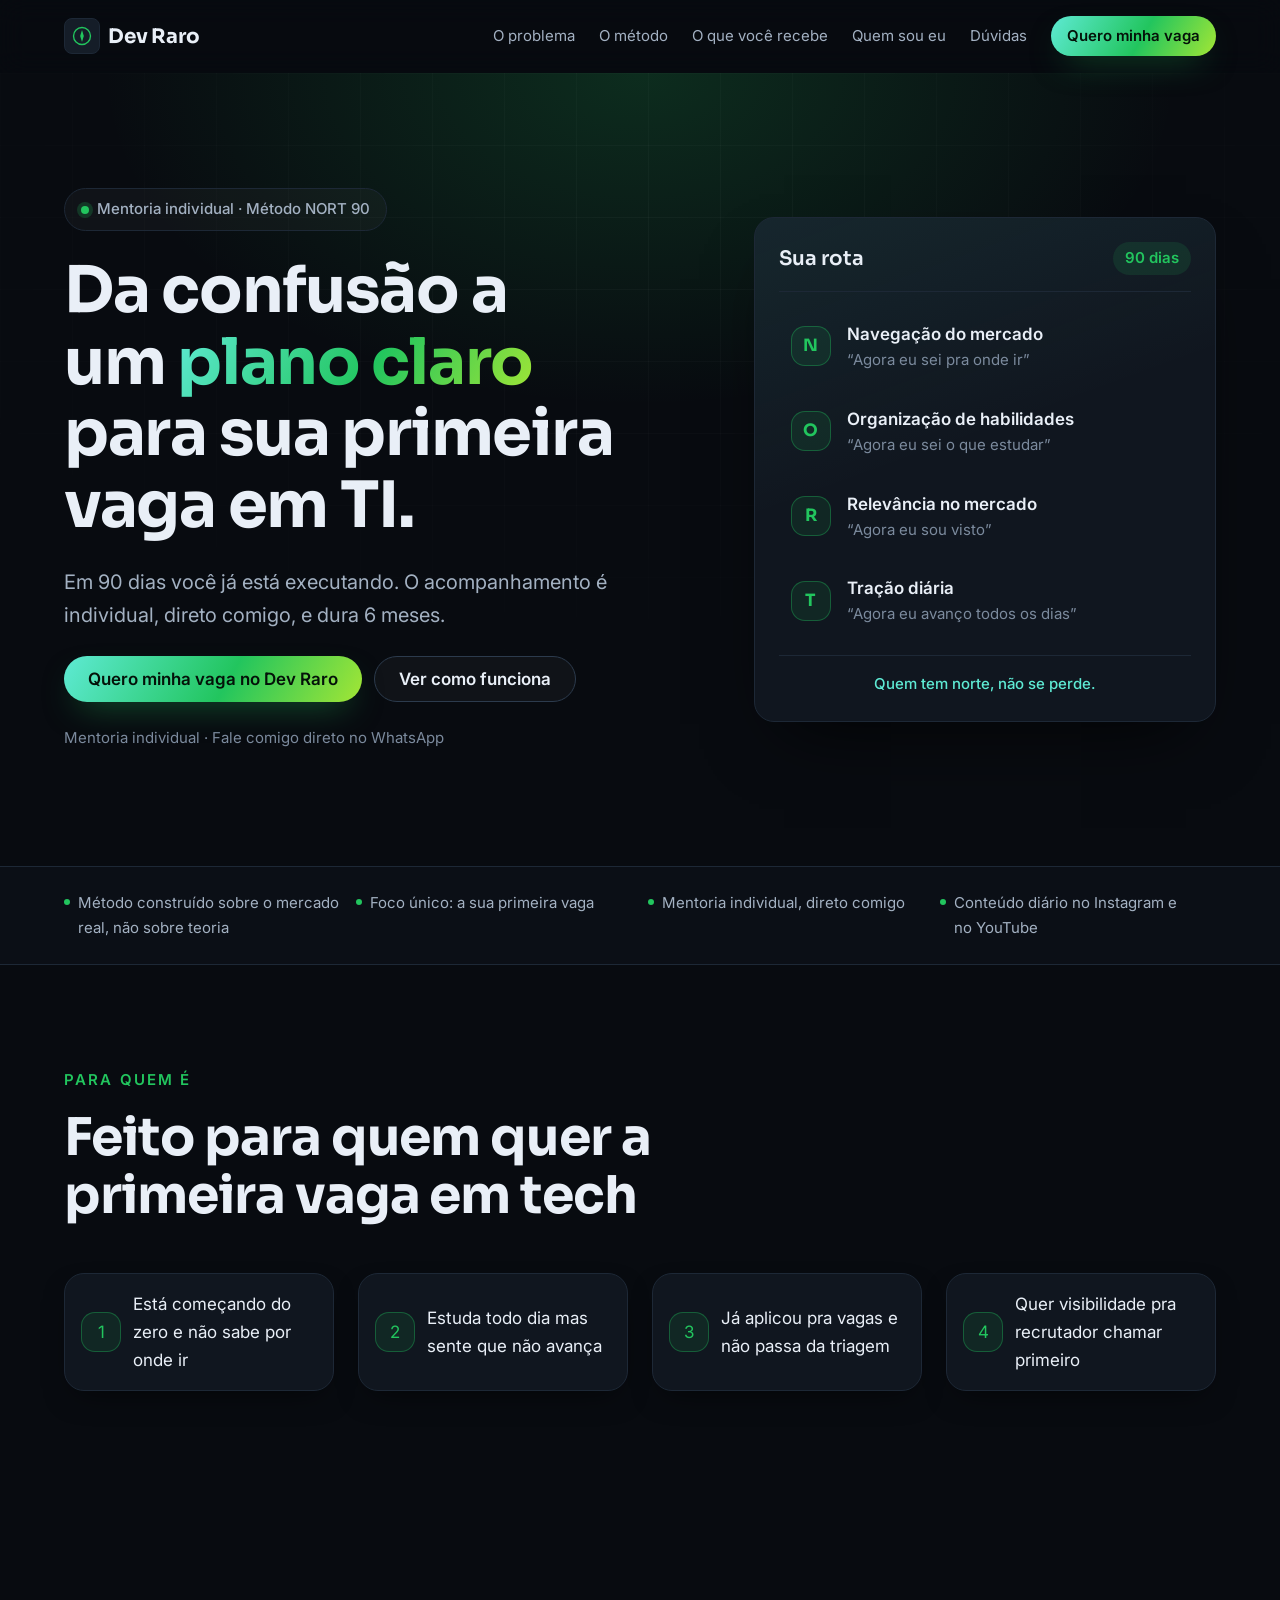
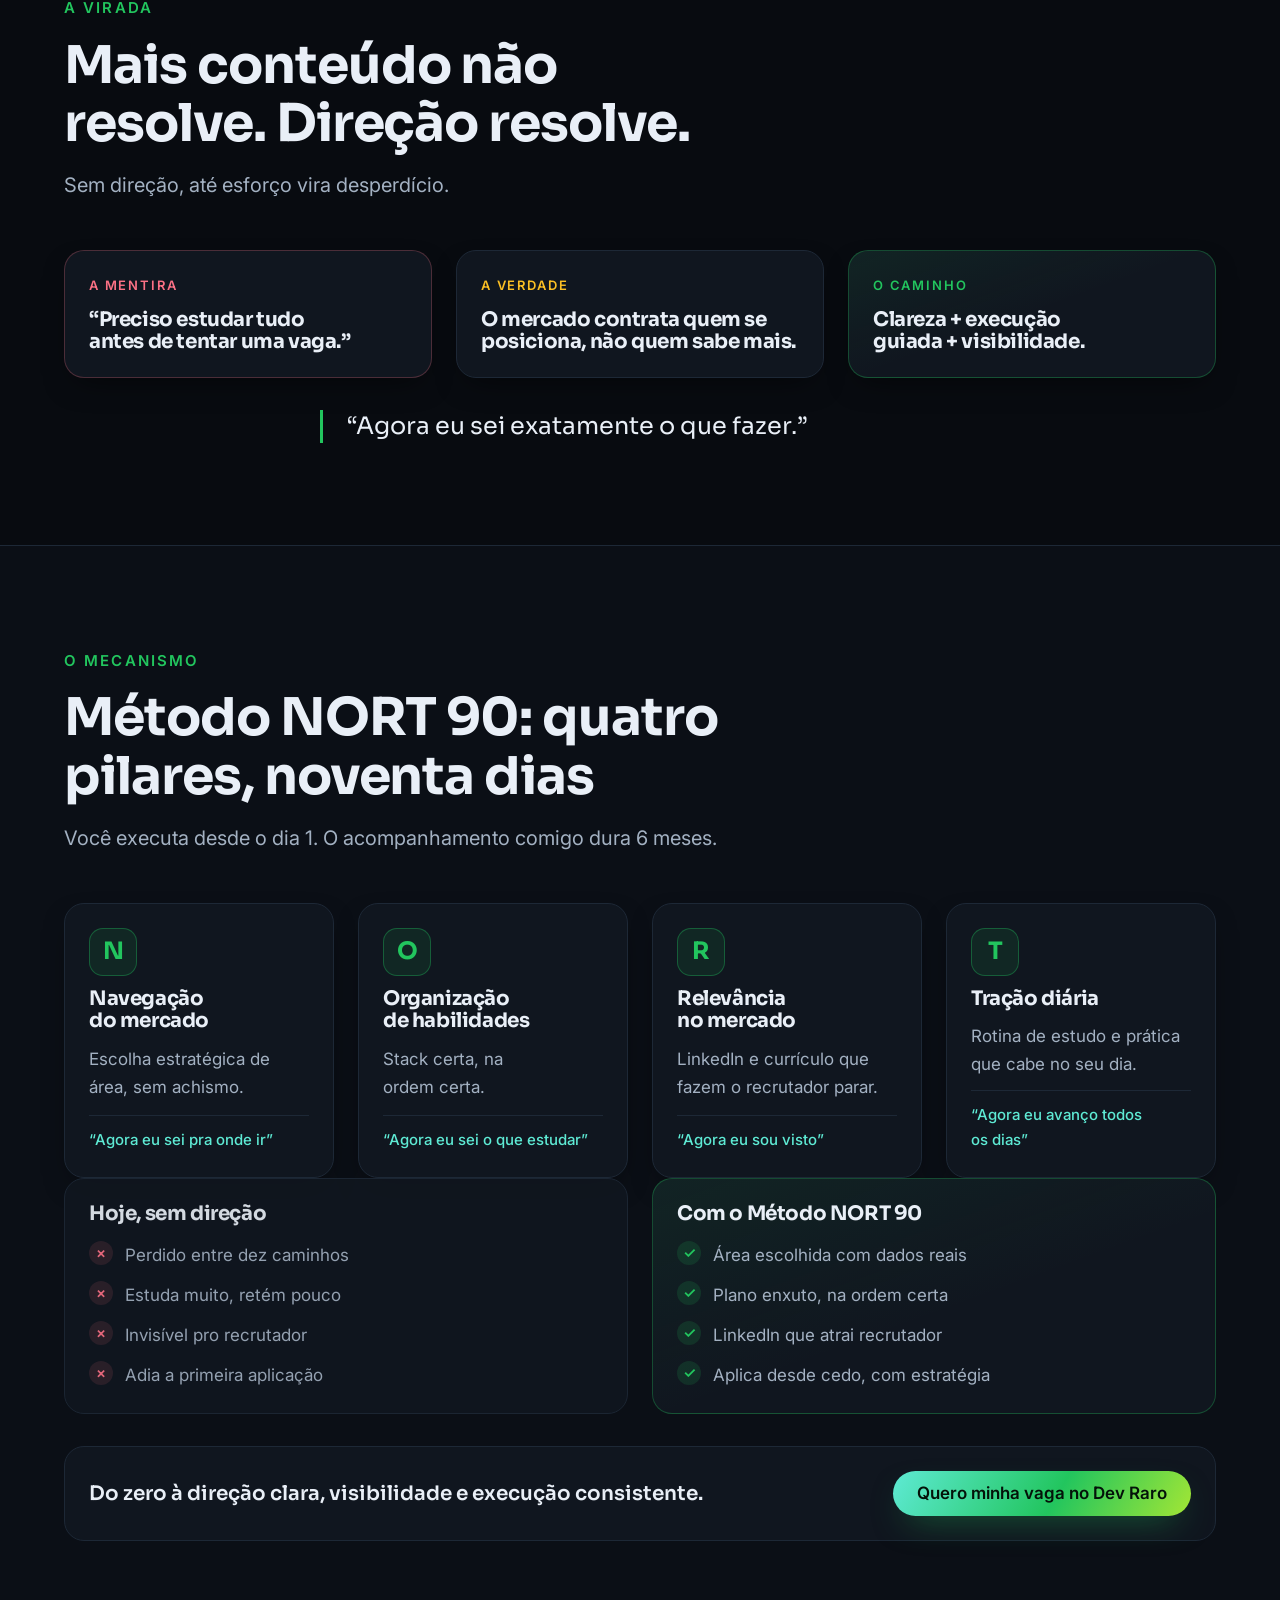
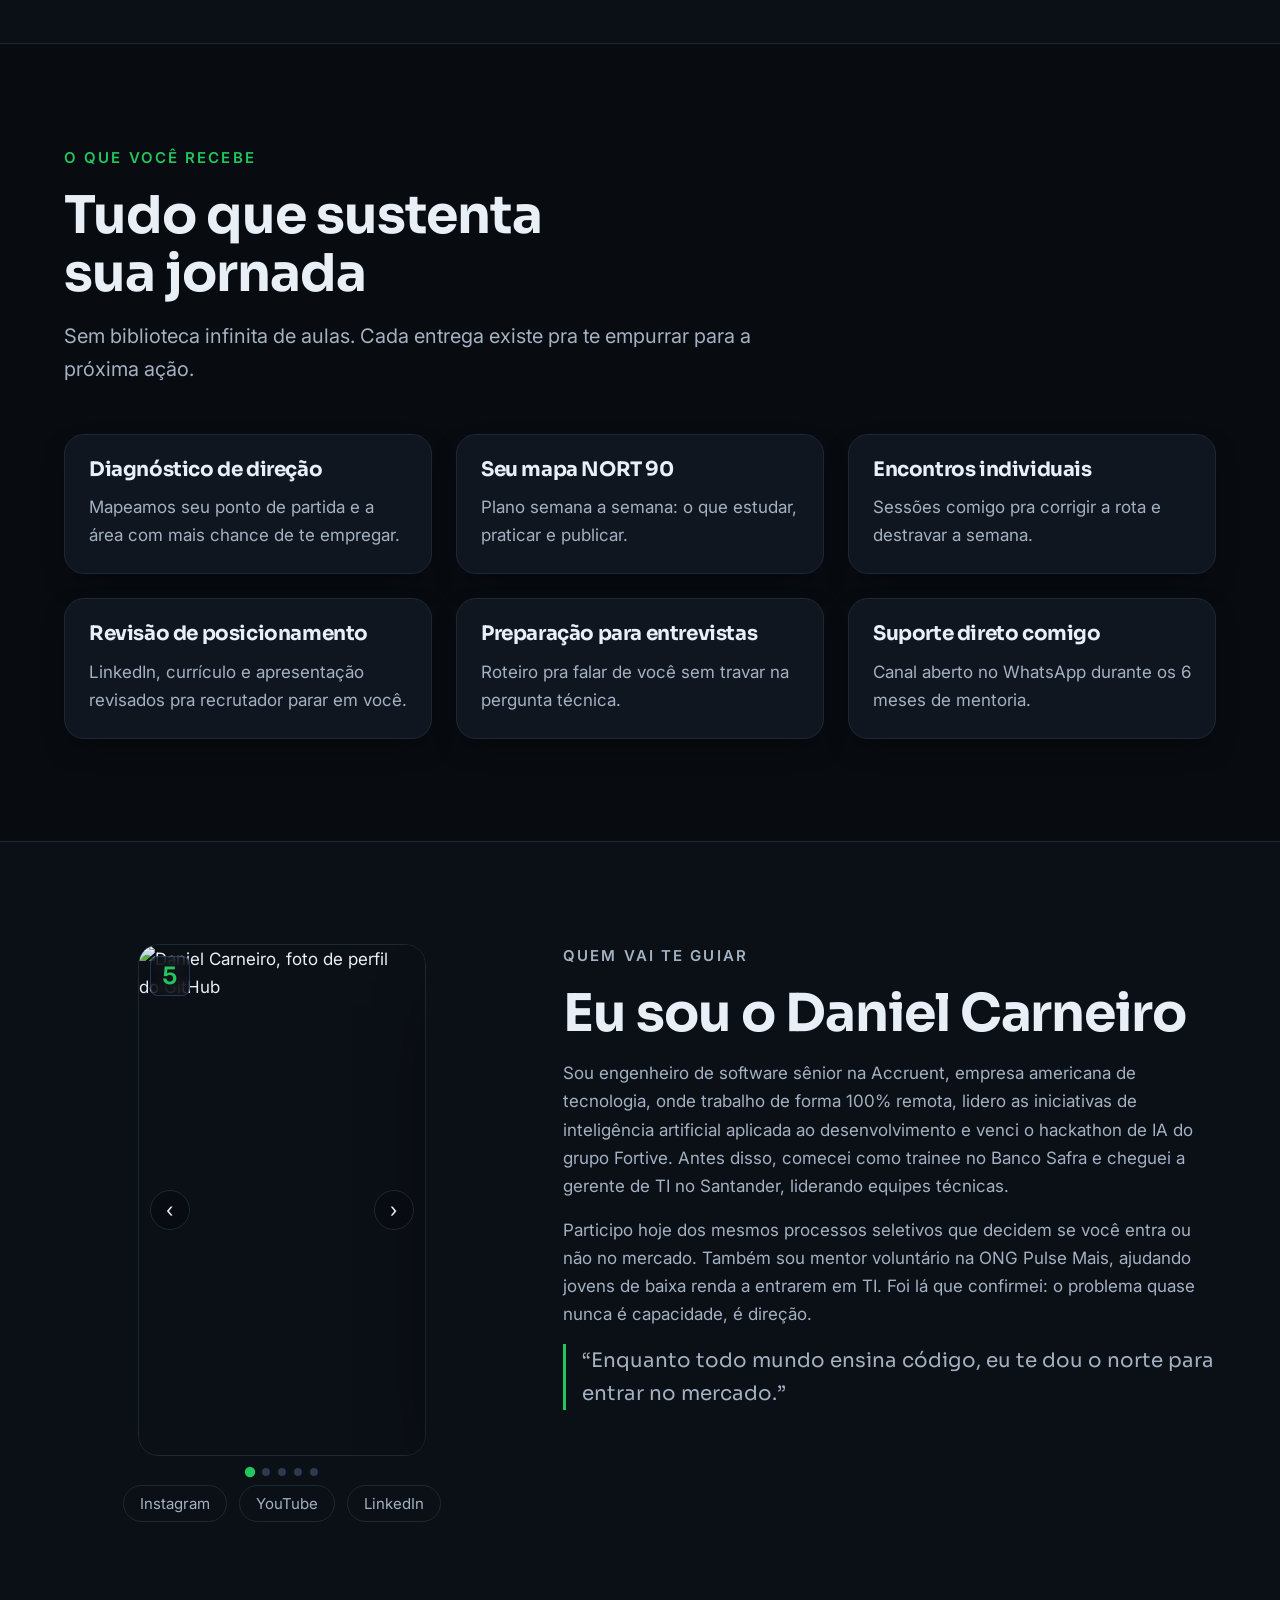
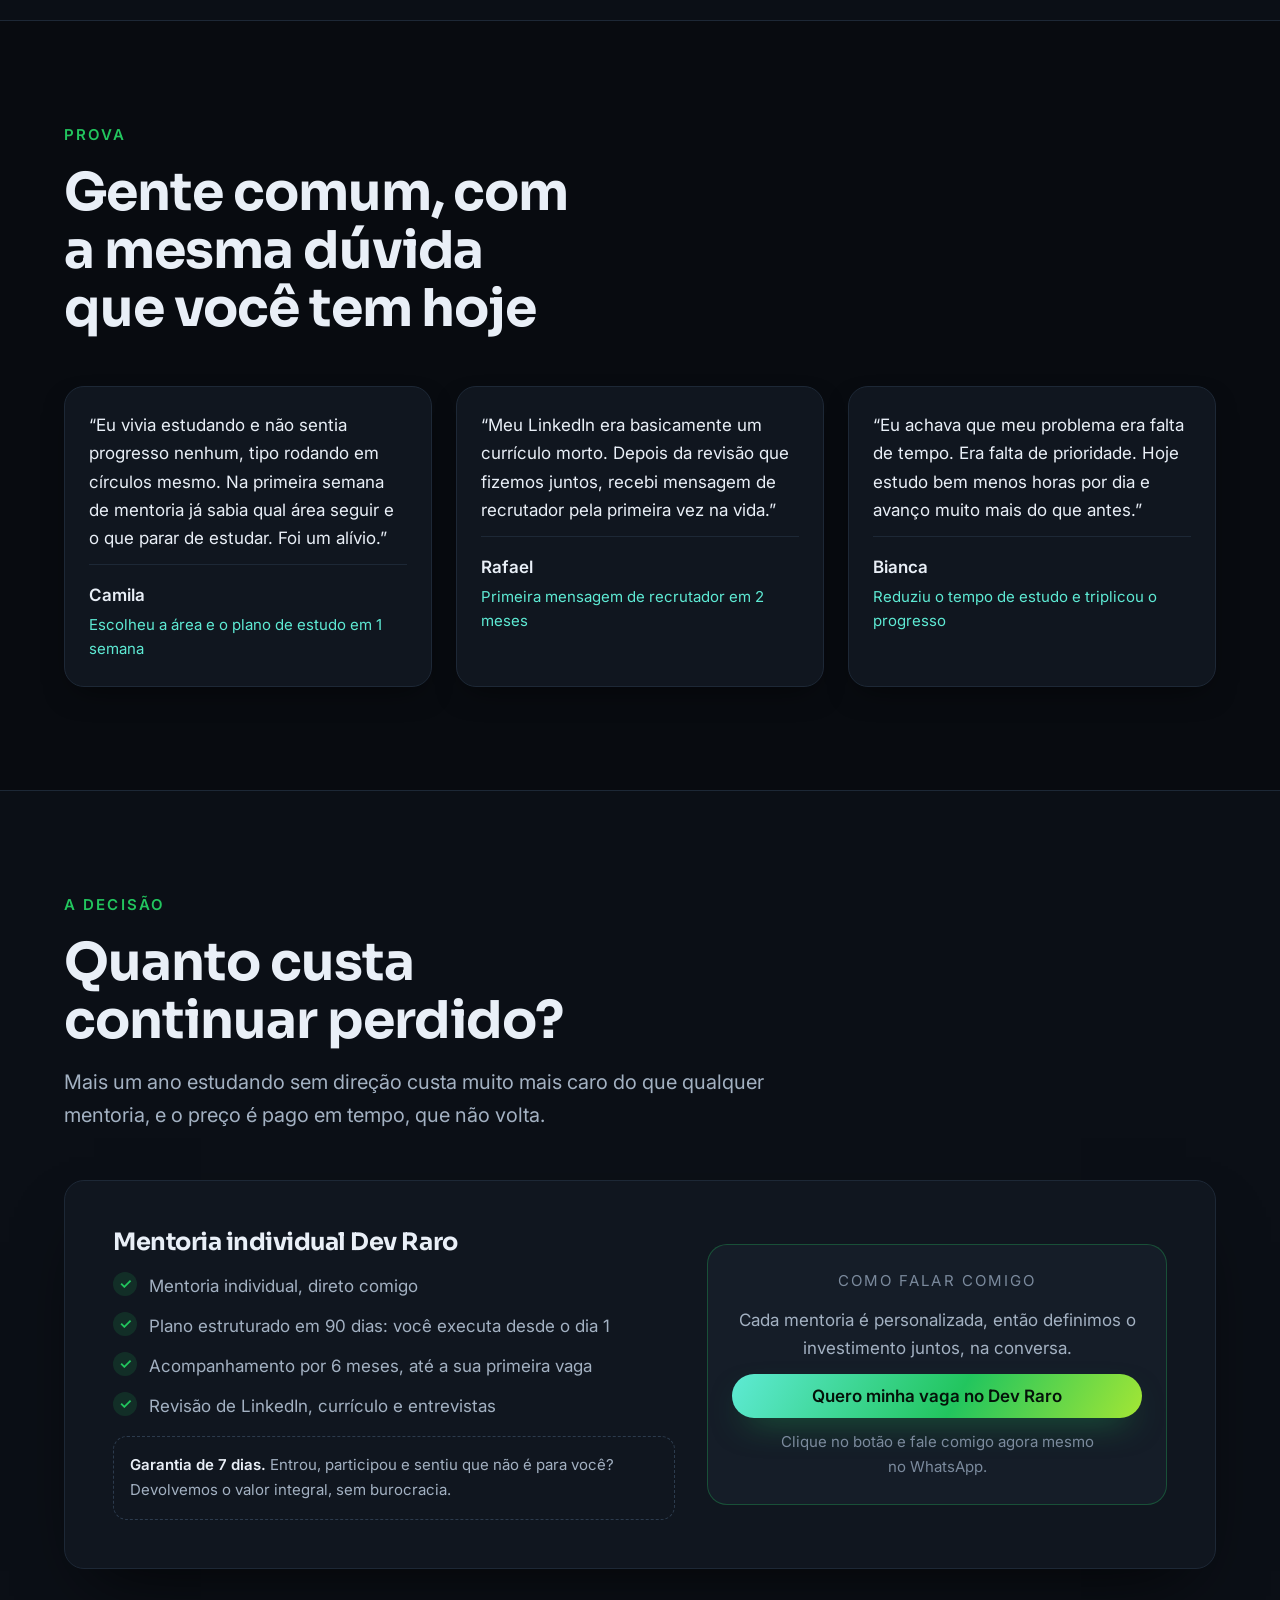
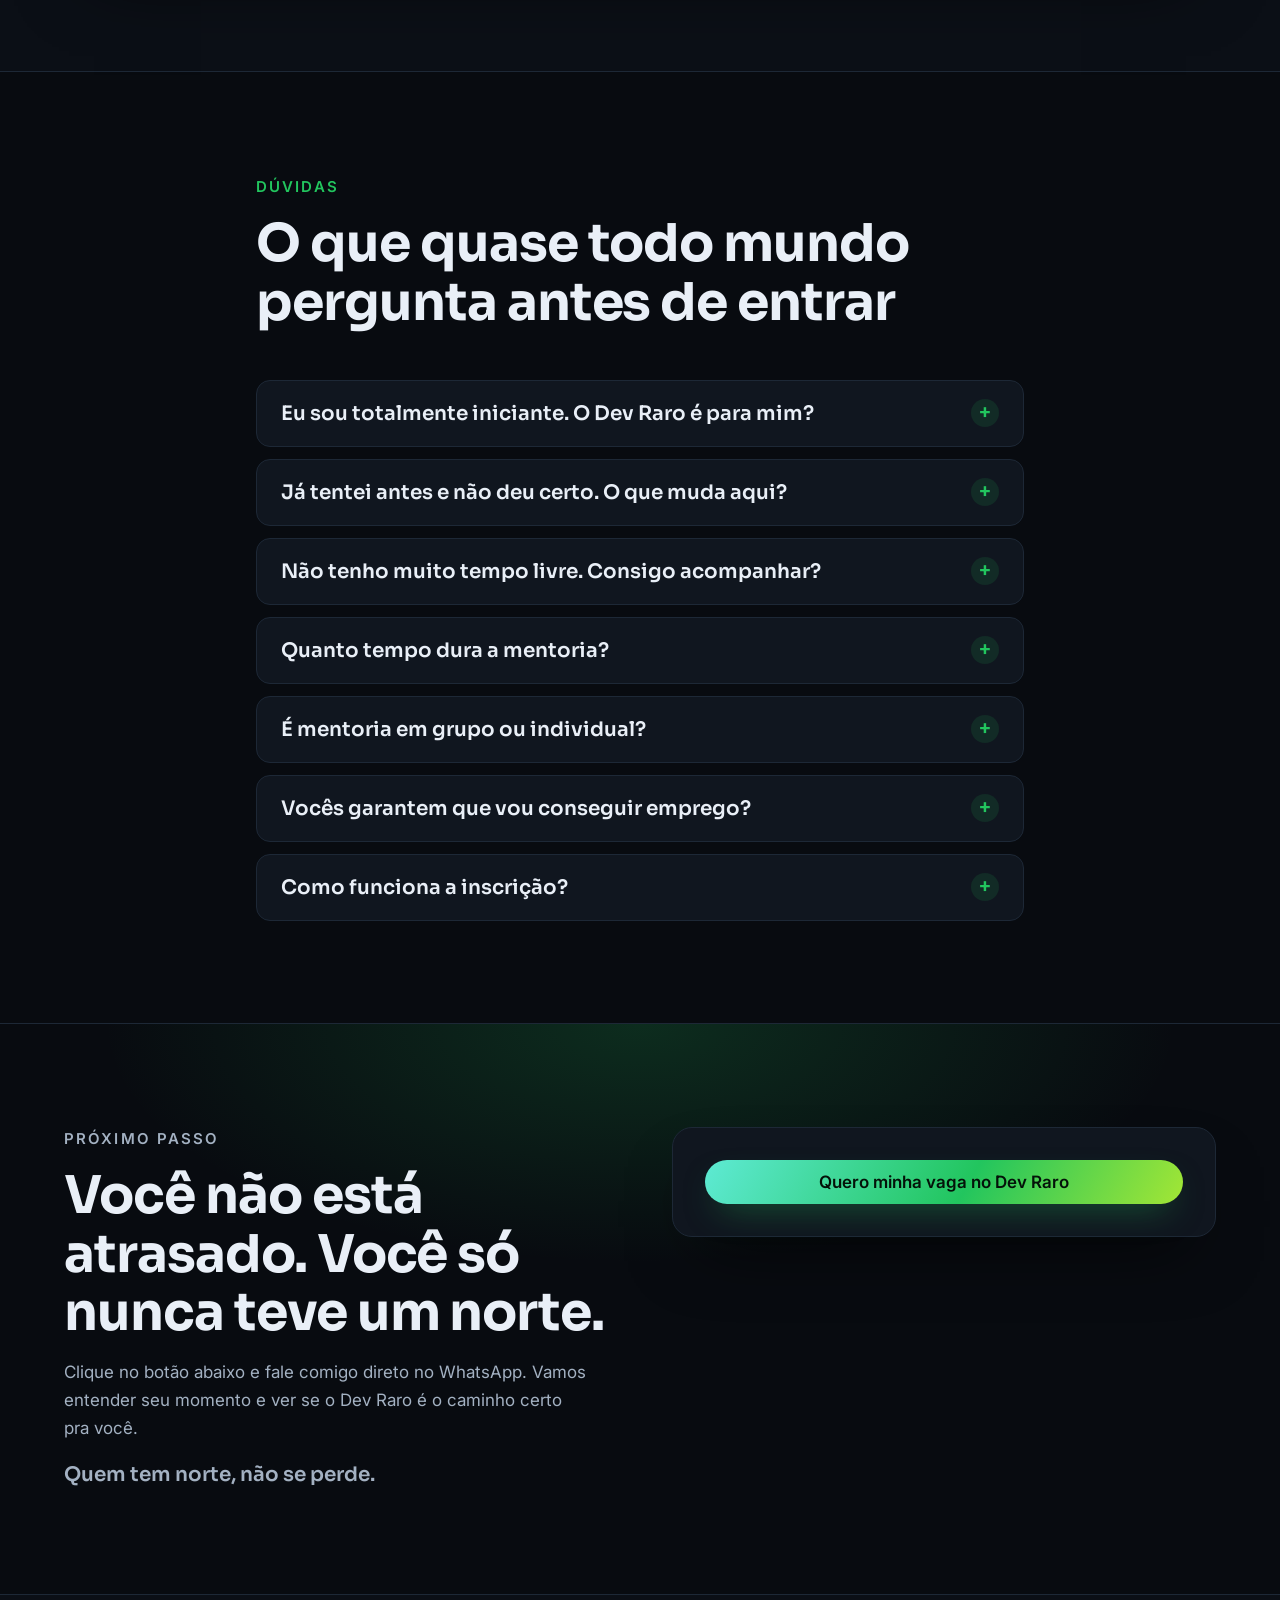
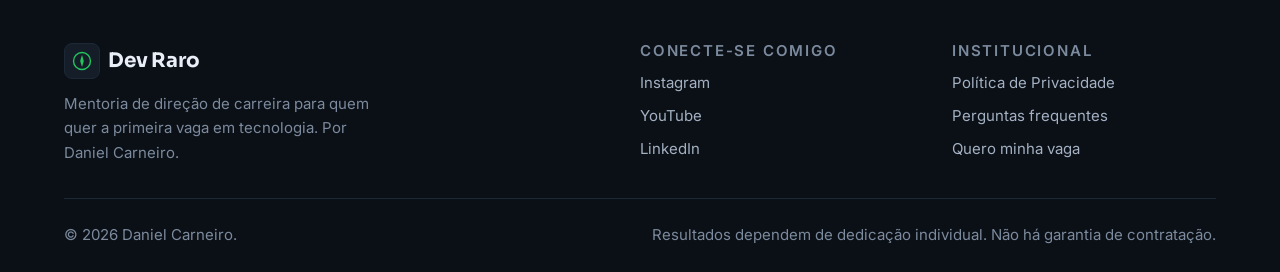
==== commit dd82b546: "refactor: encurtar descricoes dos cards de entregaveis (secao incluso)" ====
--- a/index.html
+++ b/index.html
@@ -458,45 +458,27 @@
           <ul class="grade grade--3 lista-entregas revelar">
             <li class="cartao">
               <h3 class="cartao__titulo">Diagnóstico de direção</h3>
-              <p>
-                Mapeamos seu ponto de partida, seu tempo real disponível e a
-                área com maior chance de te empregar.
-              </p>
+              <p>Mapeamos seu ponto de partida e a área com mais chance de te empregar.</p>
             </li>
             <li class="cartao">
               <h3 class="cartao__titulo">Seu mapa NORT 90</h3>
-              <p>
-                O plano semana a semana: o que estudar, praticar e publicar.
-                Enxuto o suficiente para você cumprir.
-              </p>
+              <p>Plano semana a semana: o que estudar, praticar e publicar.</p>
             </li>
             <li class="cartao">
               <h3 class="cartao__titulo">Encontros individuais</h3>
-              <p>
-                Sessões comigo para corrigir a rota e destravar o que estiver te
-                parando naquela semana.
-              </p>
+              <p>Sessões comigo pra corrigir a rota e destravar a semana.</p>
             </li>
             <li class="cartao">
               <h3 class="cartao__titulo">Revisão de posicionamento</h3>
-              <p>
-                LinkedIn, currículo e apresentação profissional revisados pra
-                fazer o recrutador parar em você.
-              </p>
+              <p>LinkedIn, currículo e apresentação revisados pra recrutador parar em você.</p>
             </li>
             <li class="cartao">
               <h3 class="cartao__titulo">Preparação para entrevistas</h3>
-              <p>
-                Como falar de você, de projetos sem ter experiência e não travar
-                na primeira pergunta técnica.
-              </p>
+              <p>Roteiro pra falar de você sem travar na pergunta técnica.</p>
             </li>
             <li class="cartao">
               <h3 class="cartao__titulo">Suporte direto comigo</h3>
-              <p>
-                Canal aberto pelo WhatsApp durante os 6 meses de mentoria,
-                sempre que você travar.
-              </p>
+              <p>Canal aberto no WhatsApp durante os 6 meses de mentoria.</p>
             </li>
           </ul>
         </div>
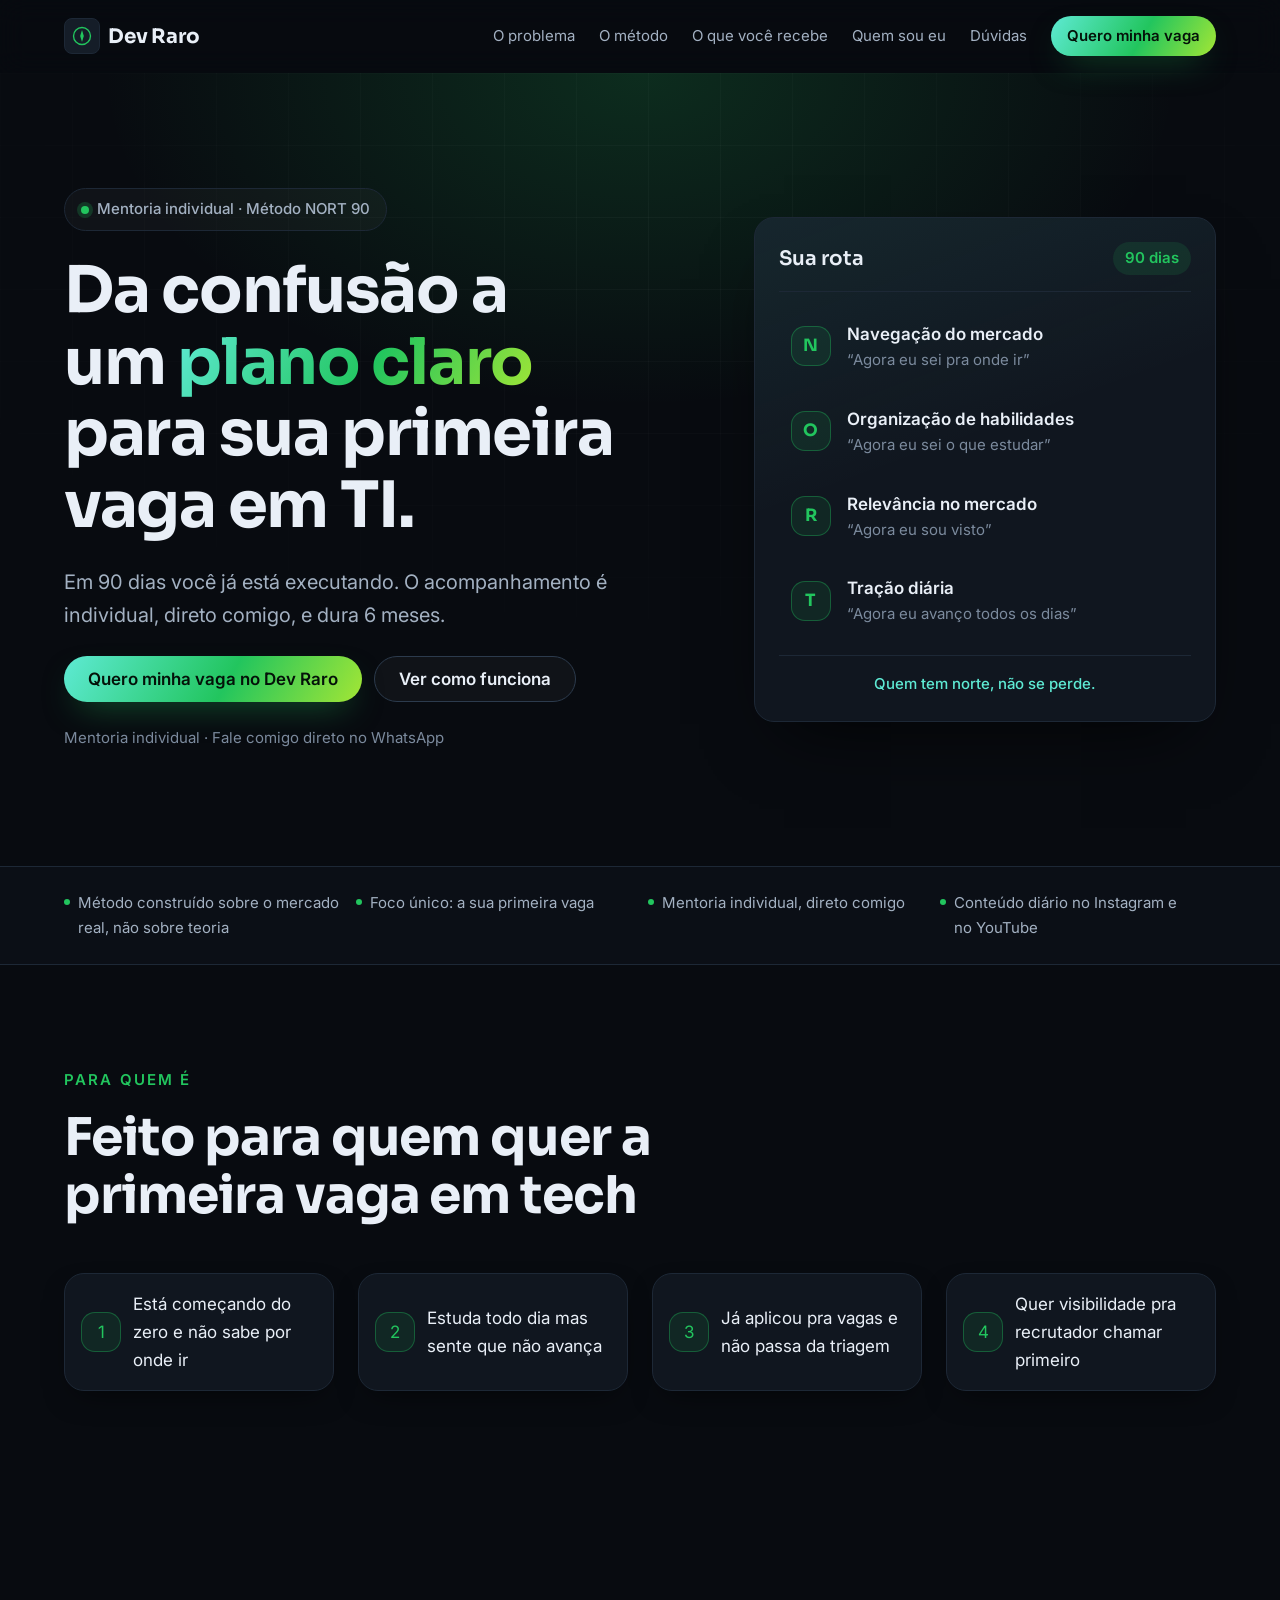
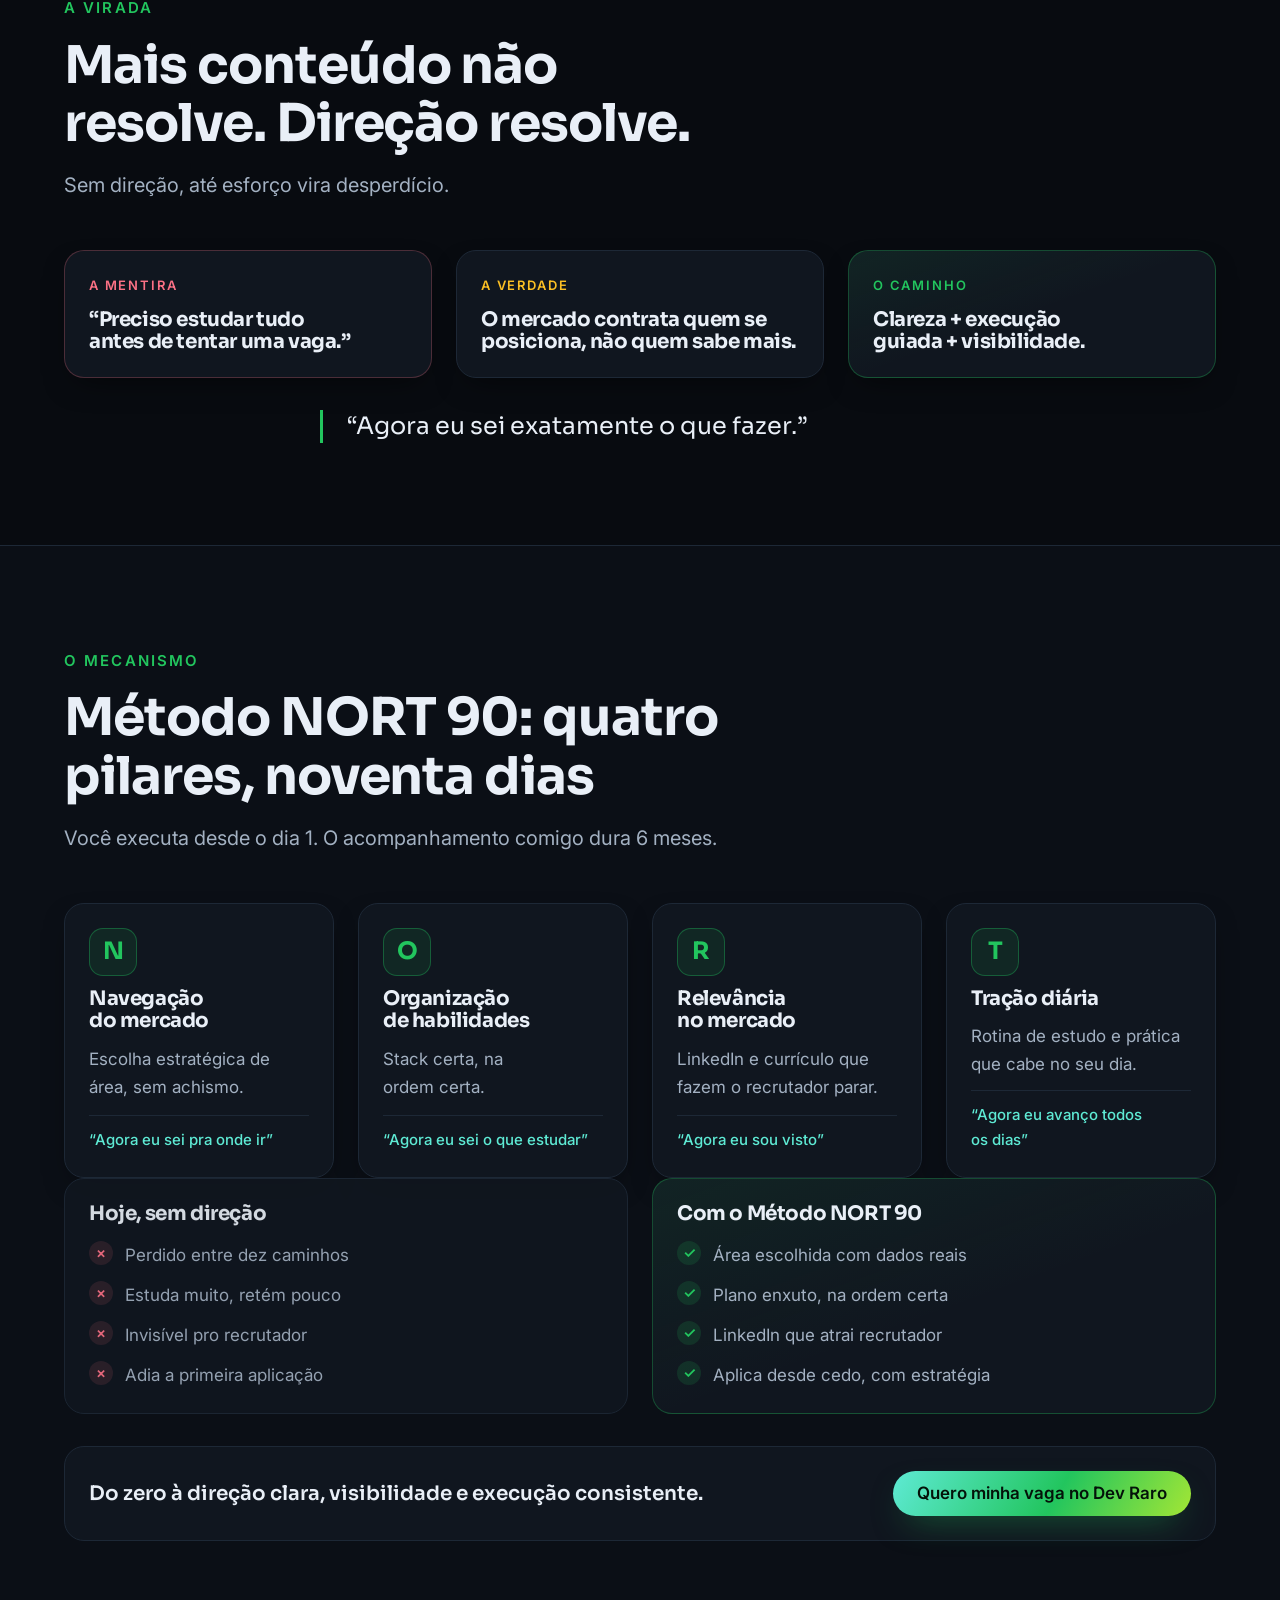
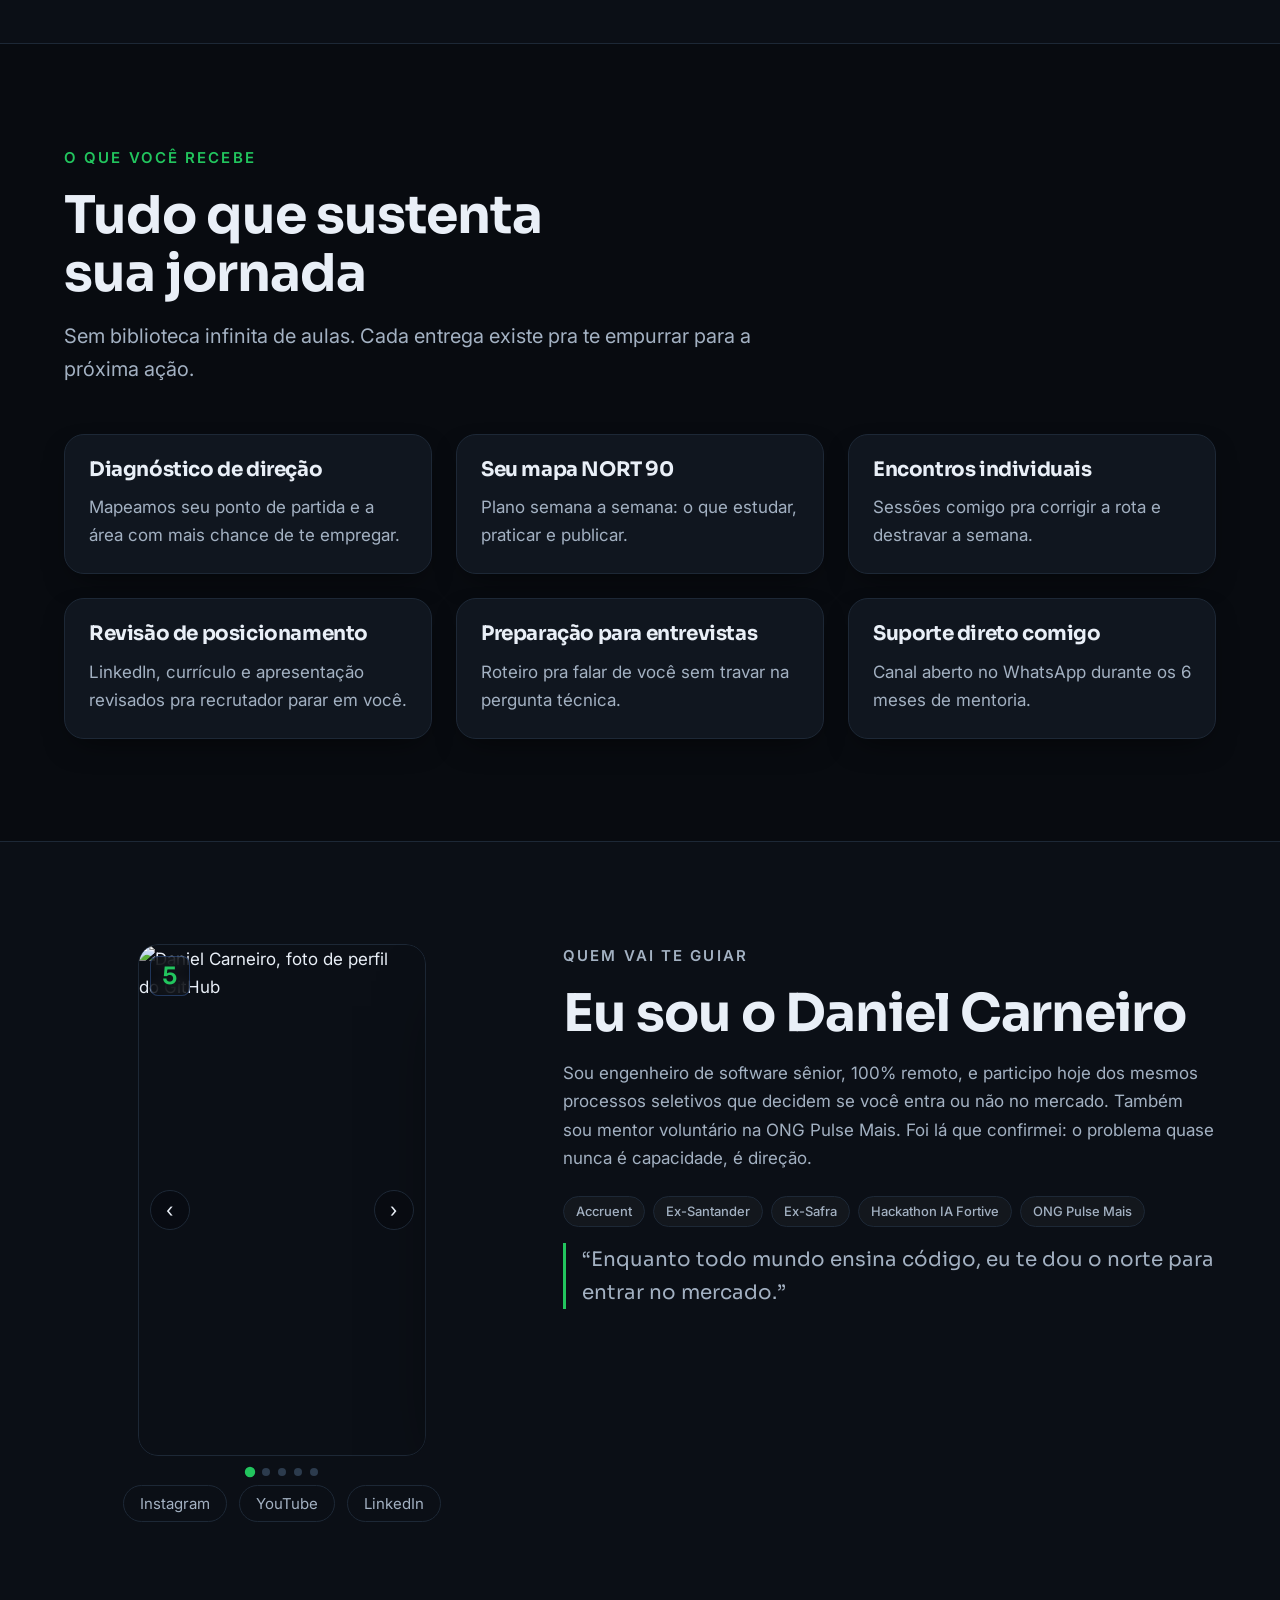
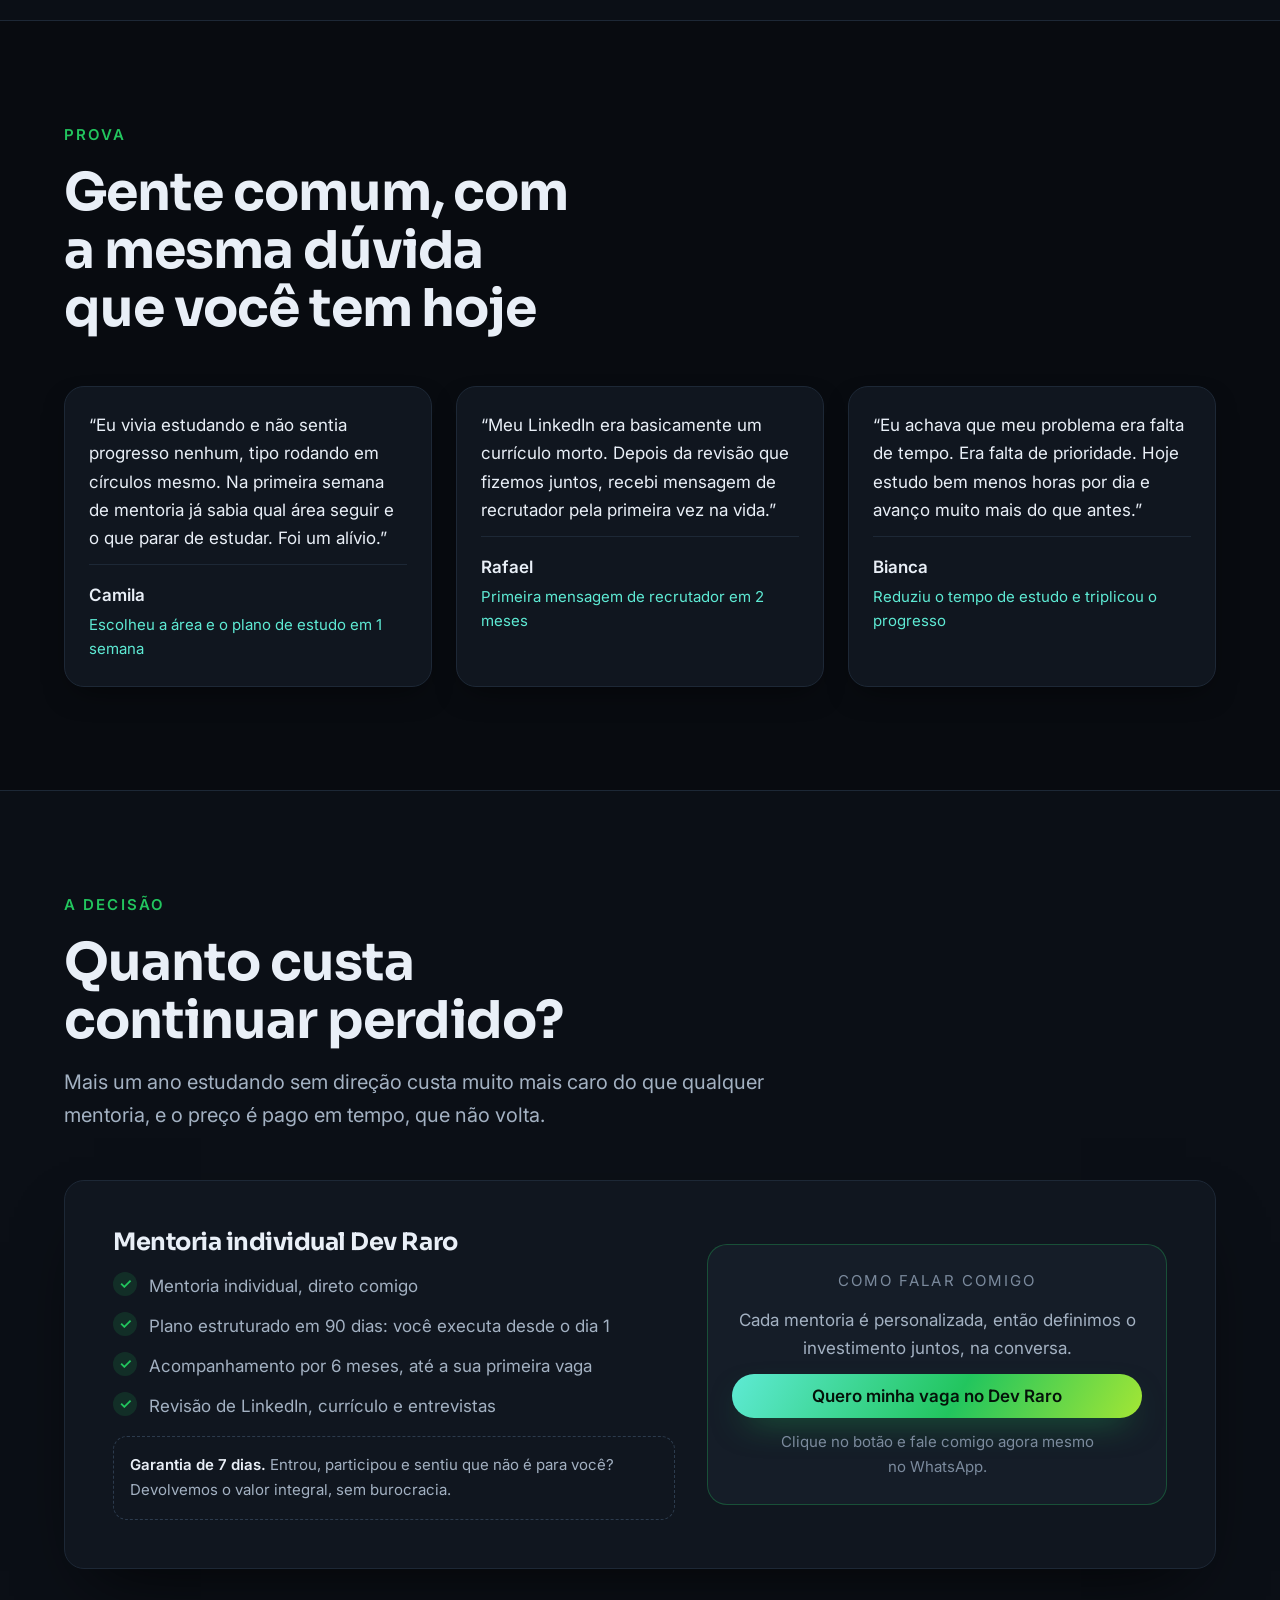
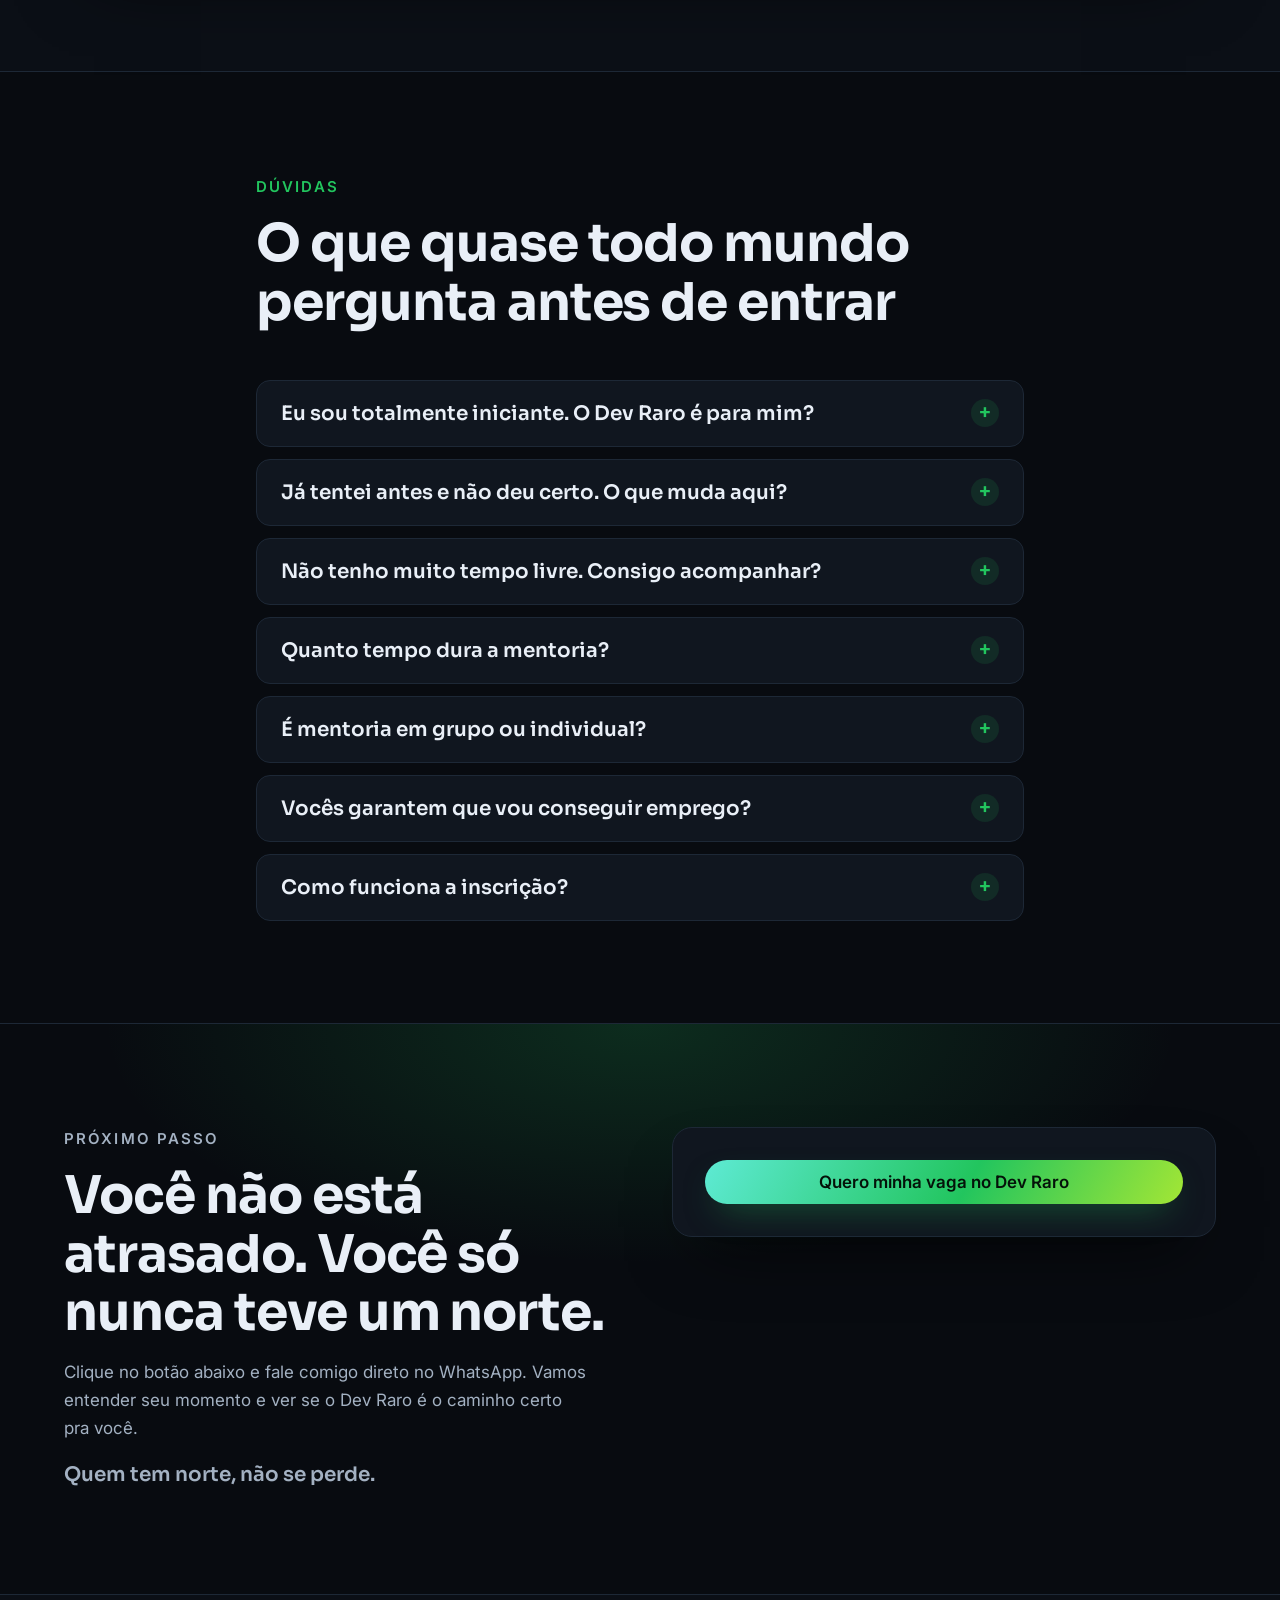
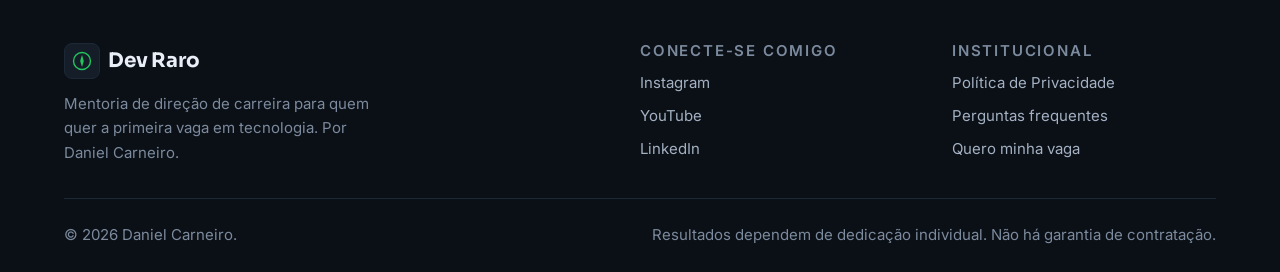
==== commit 2ac06a4e: "refactor: encurtar bio do mentor e adicionar chips de credenciais" ====
--- a/index.html
+++ b/index.html
@@ -610,19 +610,18 @@
               Eu sou o Daniel Carneiro
             </h2>
             <p>
-              Sou engenheiro de software sênior na Accruent, empresa americana
-              de tecnologia, onde trabalho de forma 100% remota, lidero as
-              iniciativas de inteligência artificial aplicada ao desenvolvimento
-              e venci o hackathon de IA do grupo Fortive. Antes disso, comecei
-              como trainee no Banco Safra e cheguei a gerente de TI no
-              Santander, liderando equipes técnicas.
+              Sou engenheiro de software sênior, 100% remoto, e participo hoje
+              dos mesmos processos seletivos que decidem se você entra ou não
+              no mercado. Também sou mentor voluntário na ONG Pulse Mais. Foi lá
+              que confirmei: o problema quase nunca é capacidade, é direção.
             </p>
-            <p>
-              Participo hoje dos mesmos processos seletivos que decidem se você
-              entra ou não no mercado. Também sou mentor voluntário na ONG Pulse
-              Mais, ajudando jovens de baixa renda a entrarem em TI. Foi lá que
-              confirmei: o problema quase nunca é capacidade, é direção.
-            </p>
+            <ul class="chips">
+              <li class="chip">Accruent</li>
+              <li class="chip">Ex-Santander</li>
+              <li class="chip">Ex-Safra</li>
+              <li class="chip">Hackathon IA Fortive</li>
+              <li class="chip">ONG Pulse Mais</li>
+            </ul>
             <p class="mentor__assinatura">
               “Enquanto todo mundo ensina código, eu te dou o norte para entrar
               no mercado.”
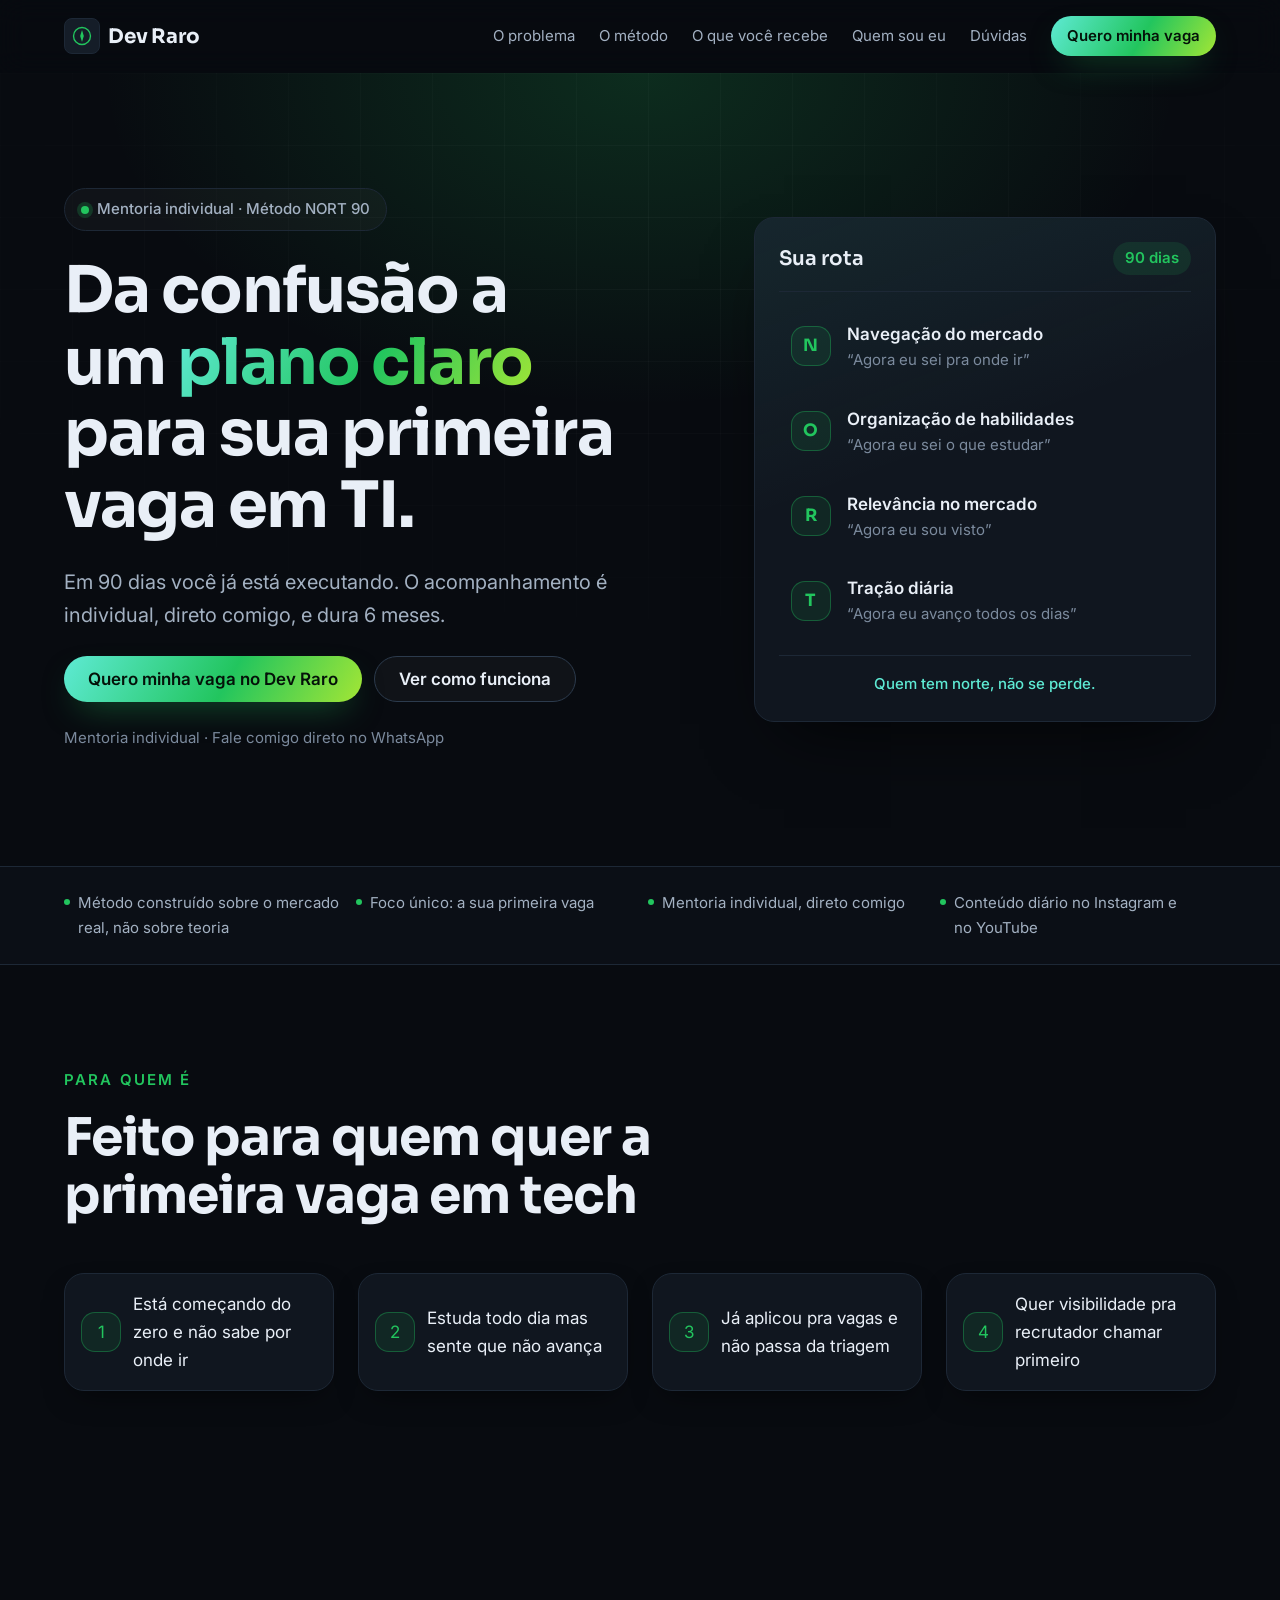
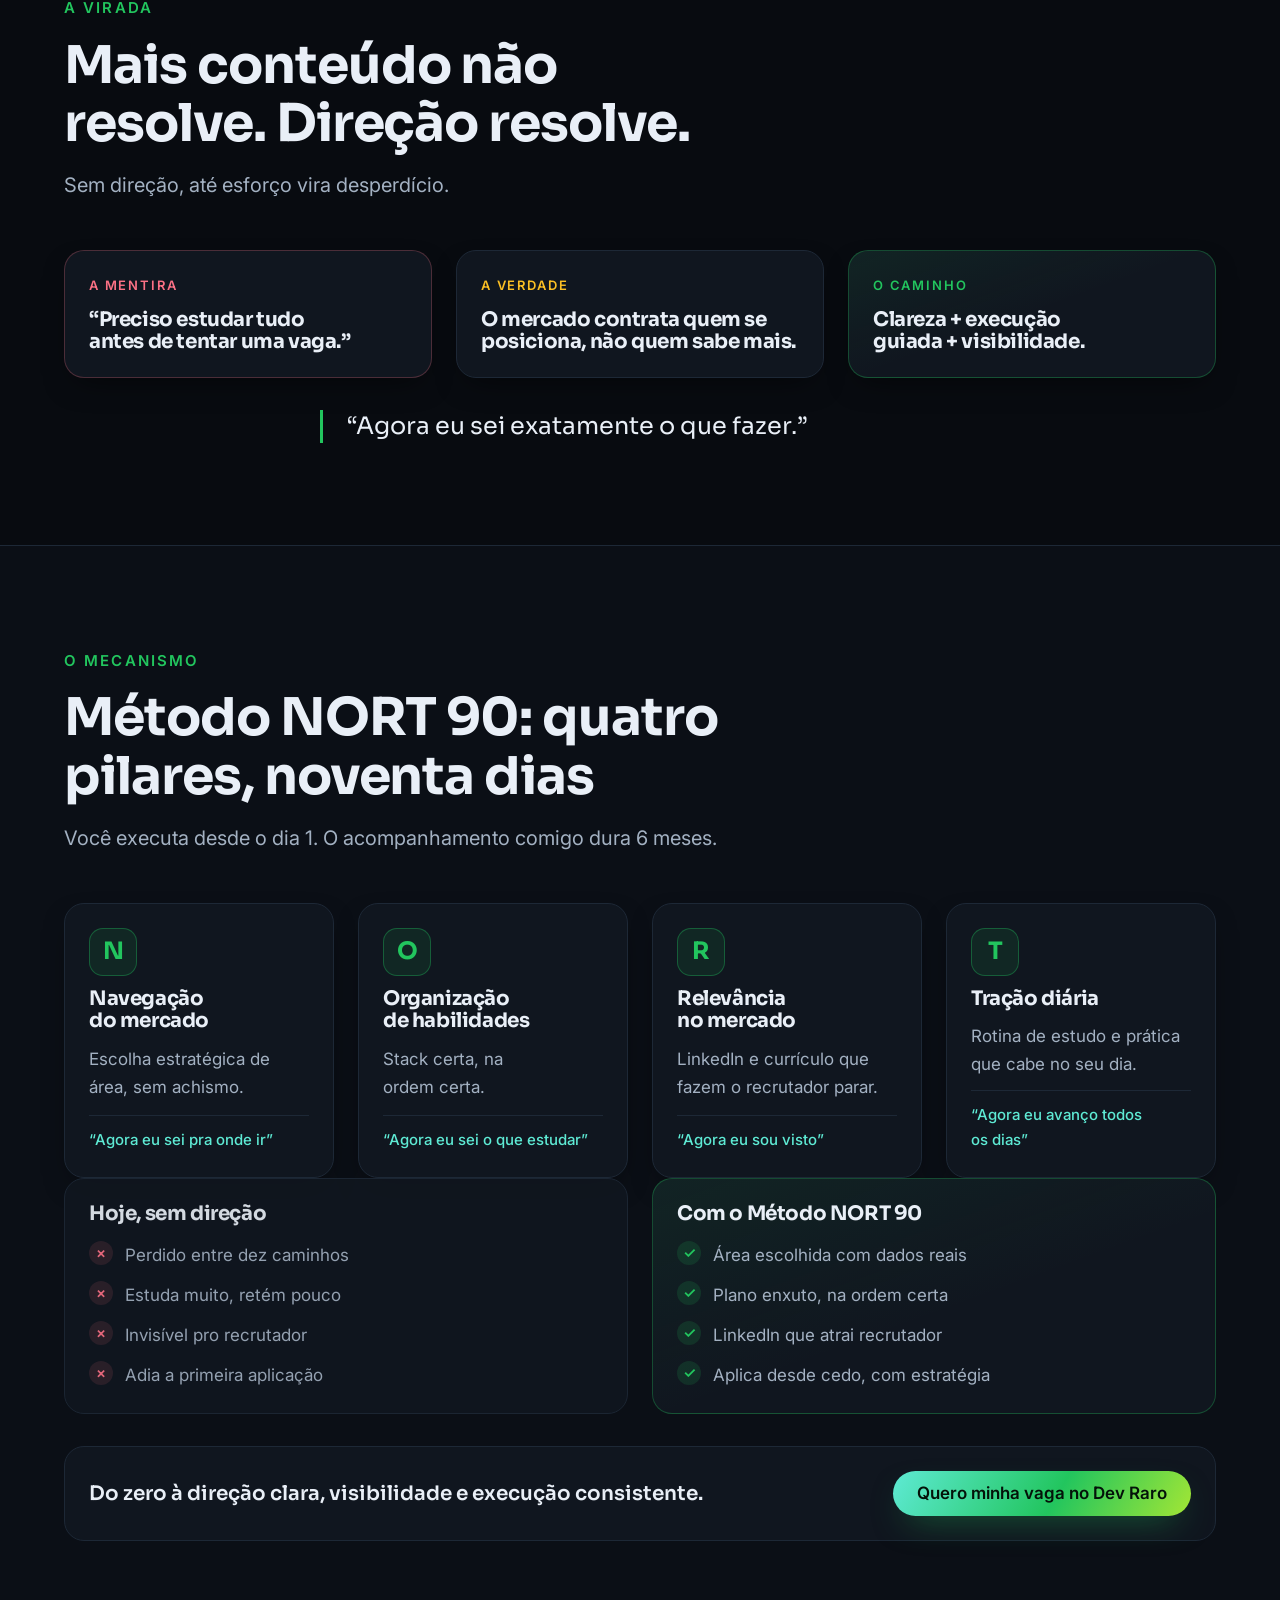
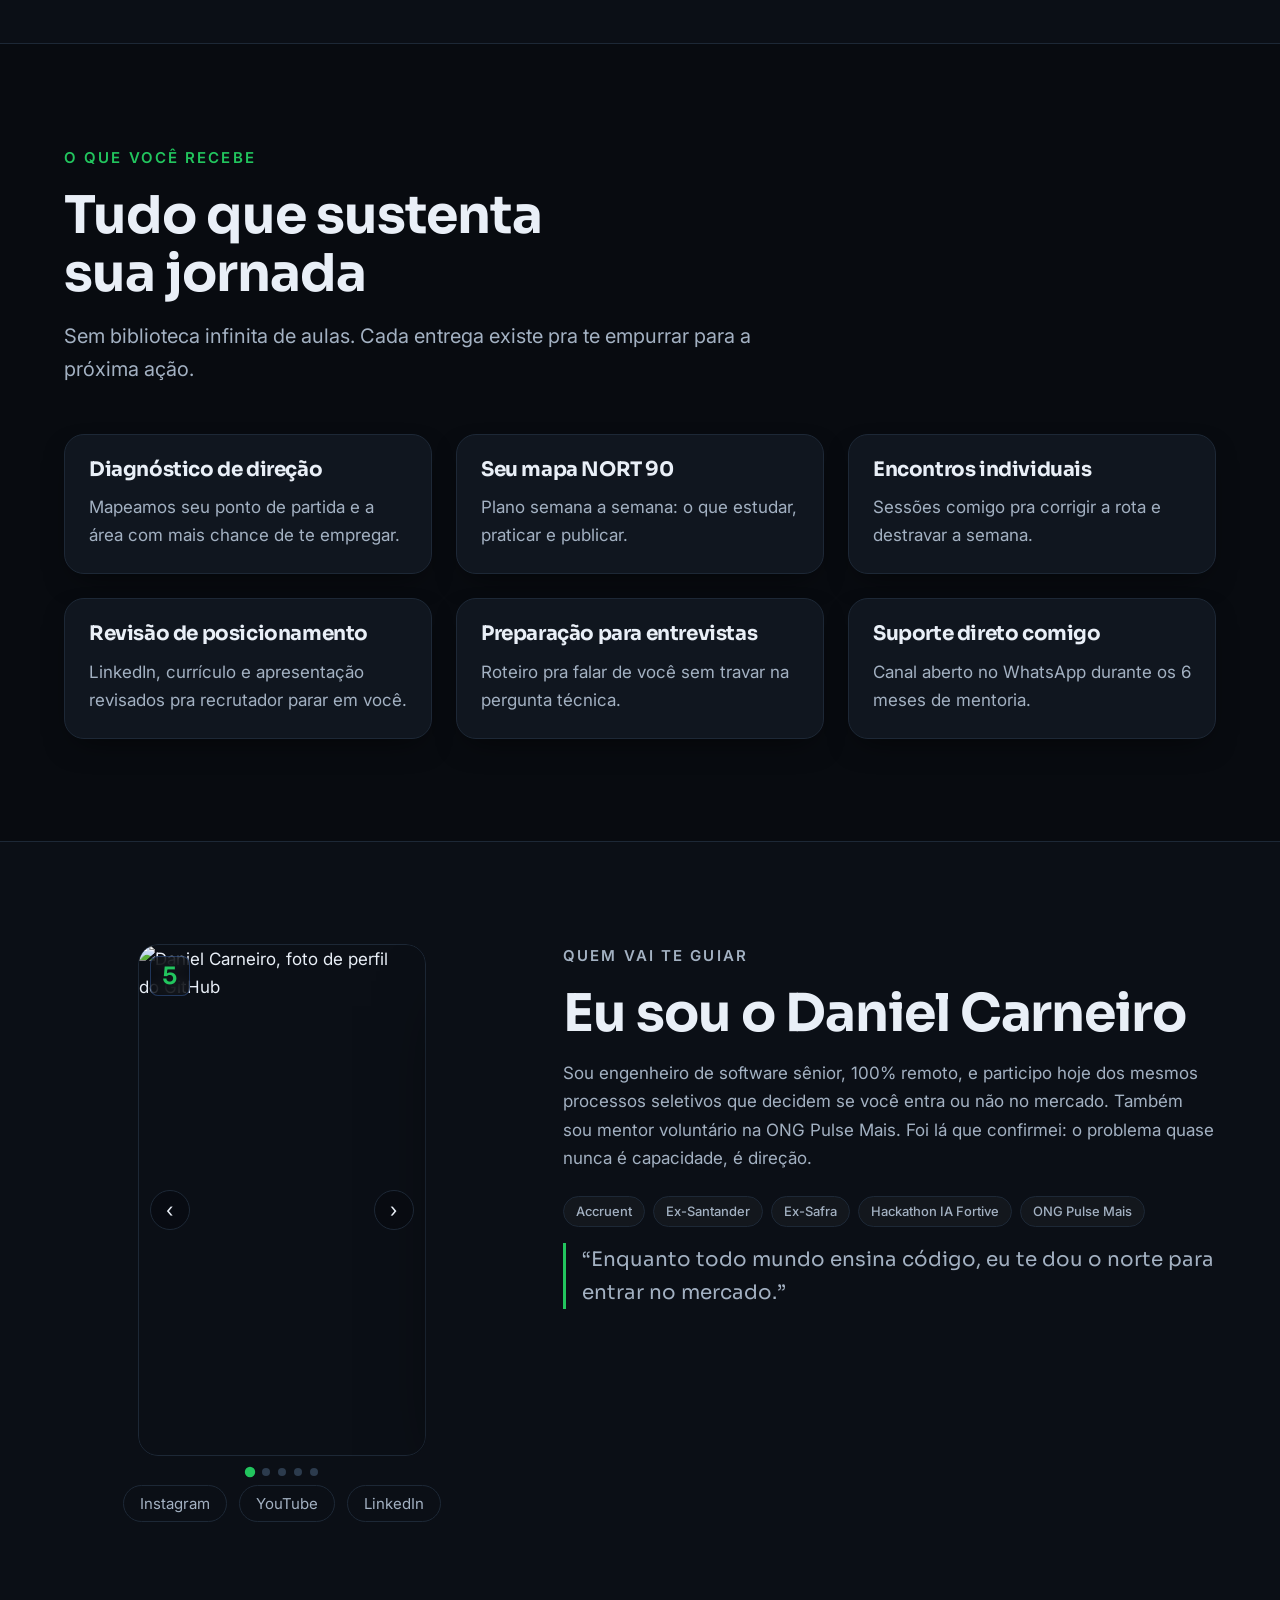
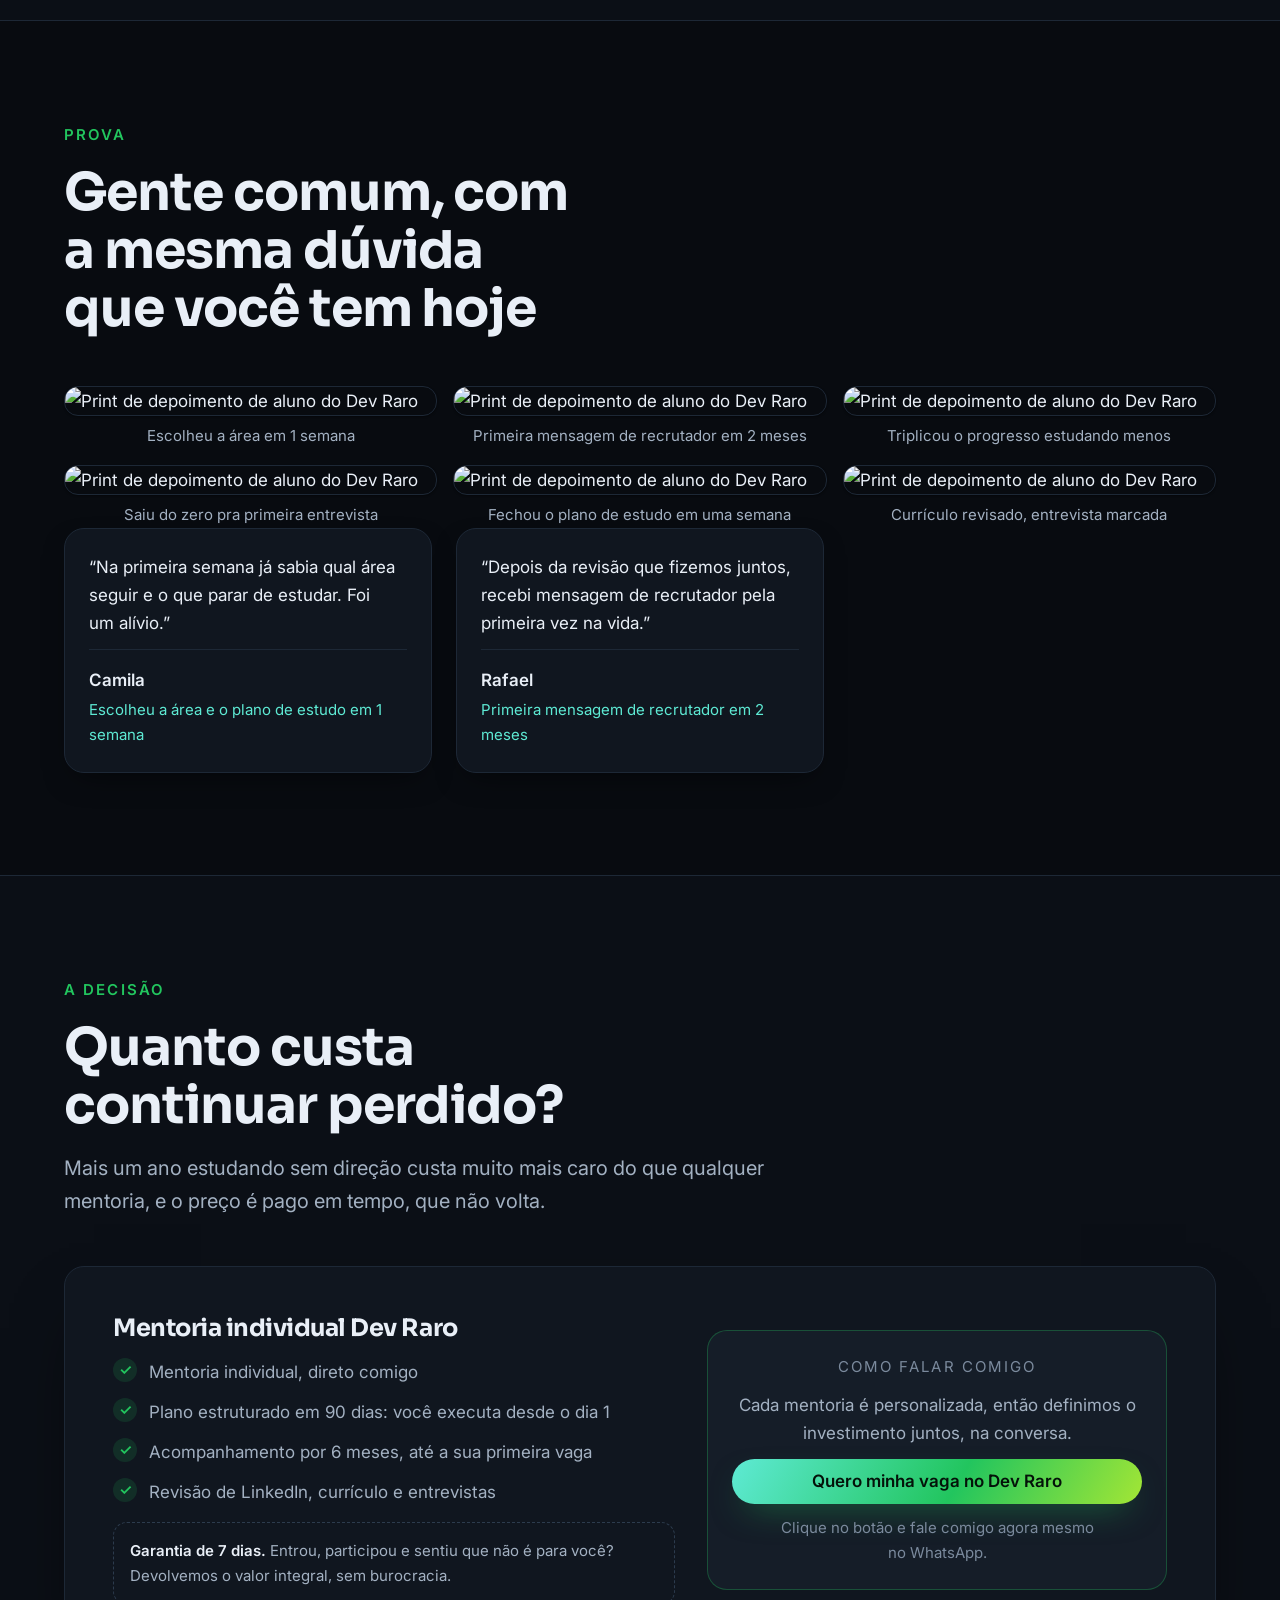
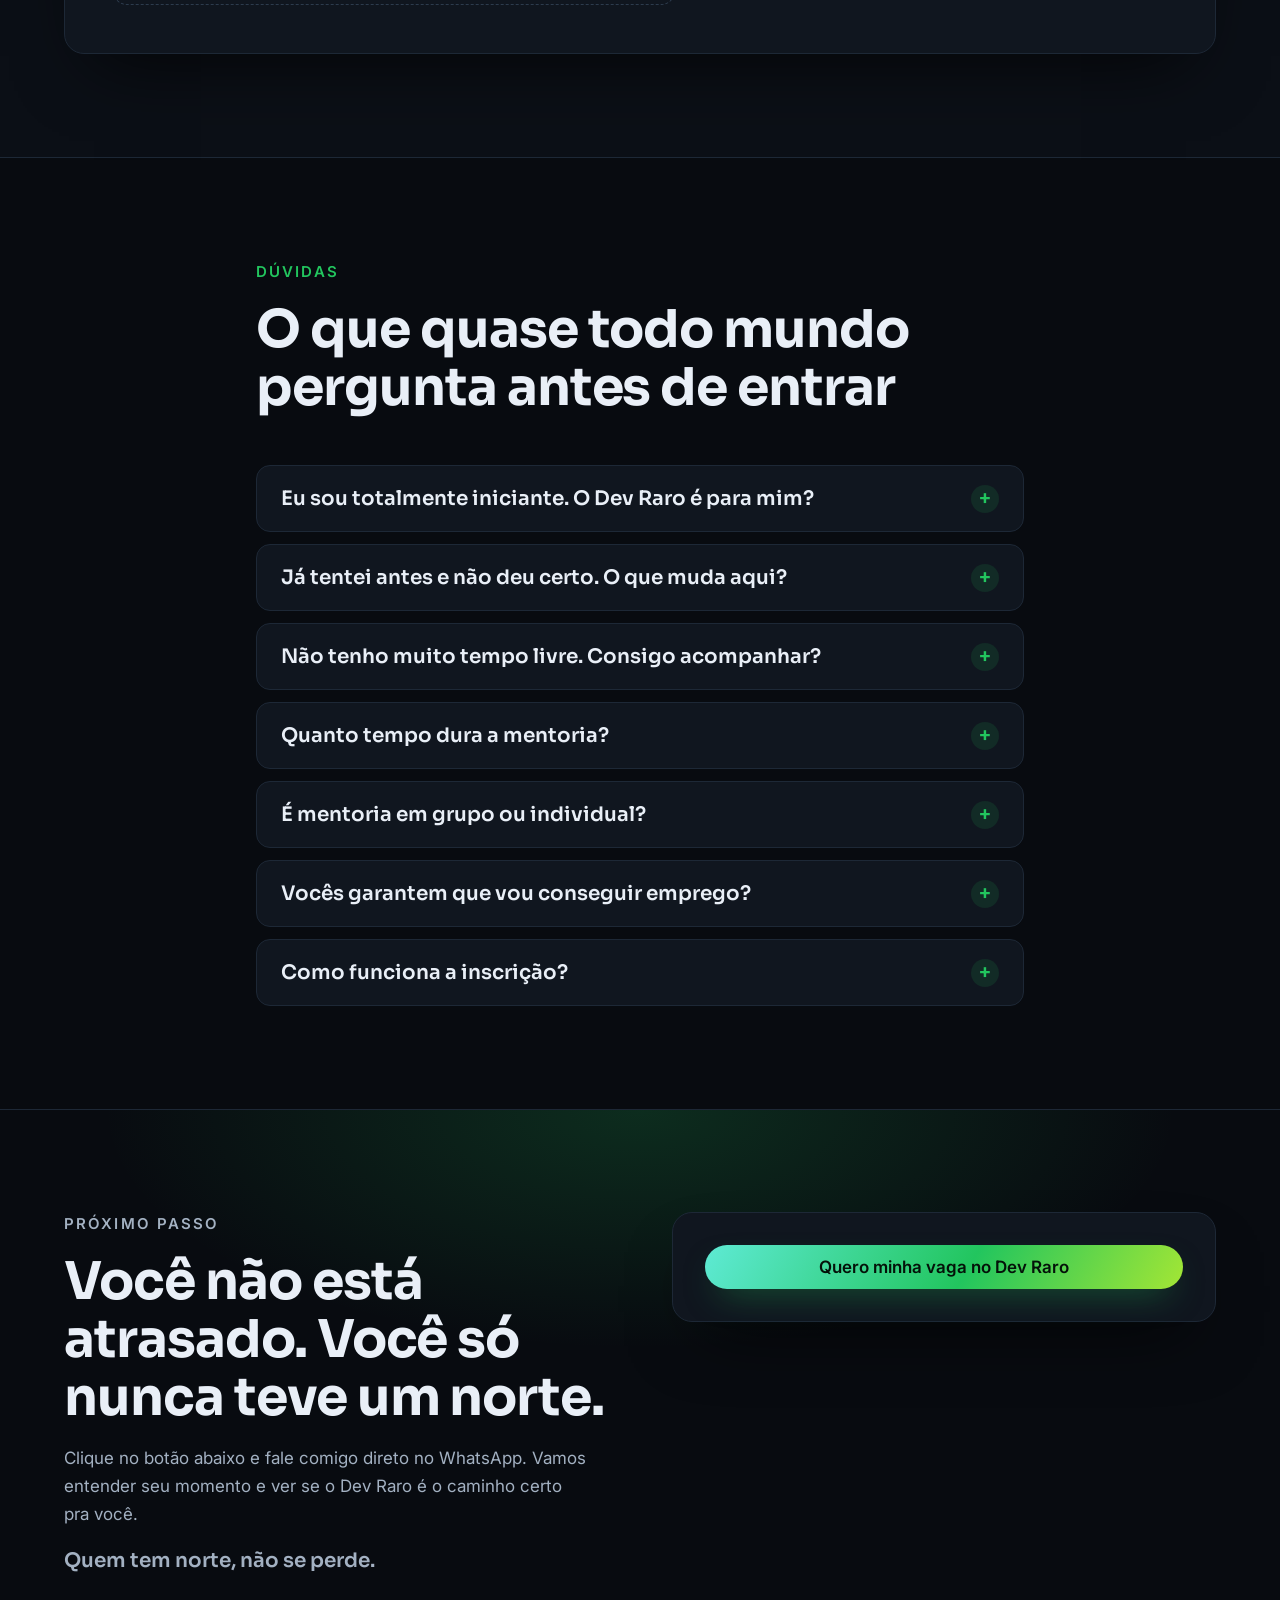
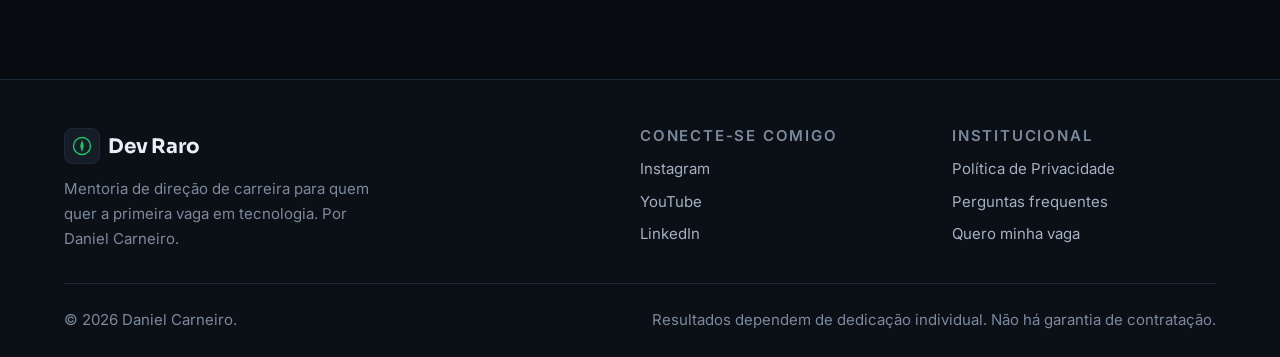
==== commit bea087d5: "refactor: converter depoimentos em mural de provas com fallback de texto" ====
--- a/index.html
+++ b/index.html
@@ -631,7 +631,8 @@
       </section>
 
       <!-- 9. DEPOIMENTOS -->
-      <!-- TODO: substituir pelos depoimentos reais (nome, foto e resultado). Não publicar com textos de exemplo. -->
+      <!-- TODO: substituir os placeholders em assets/images/prova-01.jpg..prova-06.jpg -->
+      <!-- por prints reais de depoimentos antes de publicar. Arquivos ainda não existem. -->
       <section
         class="secao"
         id="depoimentos"
@@ -645,14 +646,69 @@
             </h2>
           </header>
 
+          <ul class="mural-provas revelar">
+            <li class="mural-provas__item">
+              <img
+                src="assets/images/prova-01.jpg"
+                alt="Print de depoimento de aluno do Dev Raro"
+                loading="lazy"
+                decoding="async"
+              />
+              <figcaption>Escolheu a área em 1 semana</figcaption>
+            </li>
+            <li class="mural-provas__item">
+              <img
+                src="assets/images/prova-02.jpg"
+                alt="Print de depoimento de aluno do Dev Raro"
+                loading="lazy"
+                decoding="async"
+              />
+              <figcaption>Primeira mensagem de recrutador em 2 meses</figcaption>
+            </li>
+            <li class="mural-provas__item">
+              <img
+                src="assets/images/prova-03.jpg"
+                alt="Print de depoimento de aluno do Dev Raro"
+                loading="lazy"
+                decoding="async"
+              />
+              <figcaption>Triplicou o progresso estudando menos</figcaption>
+            </li>
+            <li class="mural-provas__item">
+              <img
+                src="assets/images/prova-04.jpg"
+                alt="Print de depoimento de aluno do Dev Raro"
+                loading="lazy"
+                decoding="async"
+              />
+              <figcaption>Saiu do zero pra primeira entrevista</figcaption>
+            </li>
+            <li class="mural-provas__item">
+              <img
+                src="assets/images/prova-05.jpg"
+                alt="Print de depoimento de aluno do Dev Raro"
+                loading="lazy"
+                decoding="async"
+              />
+              <figcaption>Fechou o plano de estudo em uma semana</figcaption>
+            </li>
+            <li class="mural-provas__item">
+              <img
+                src="assets/images/prova-06.jpg"
+                alt="Print de depoimento de aluno do Dev Raro"
+                loading="lazy"
+                decoding="async"
+              />
+              <figcaption>Currículo revisado, entrevista marcada</figcaption>
+            </li>
+          </ul>
+
           <div class="grade grade--3 revelar">
             <figure class="cartao cartao--depoimento">
               <blockquote>
                 <p>
-                  “Eu vivia estudando e não sentia progresso nenhum, tipo
-                  rodando em círculos mesmo. Na primeira semana de mentoria já
-                  sabia qual área seguir e o que parar de estudar. Foi um
-                  alívio.”
+                  “Na primeira semana já sabia qual área seguir e o que parar
+                  de estudar. Foi um alívio.”
                 </p>
               </blockquote>
               <figcaption class="depoimento__autor">
@@ -666,31 +722,14 @@
             <figure class="cartao cartao--depoimento">
               <blockquote>
                 <p>
-                  “Meu LinkedIn era basicamente um currículo morto. Depois da
-                  revisão que fizemos juntos, recebi mensagem de recrutador pela
-                  primeira vez na vida.”
+                  “Depois da revisão que fizemos juntos, recebi mensagem de
+                  recrutador pela primeira vez na vida.”
                 </p>
               </blockquote>
               <figcaption class="depoimento__autor">
                 <span class="depoimento__nome">Rafael</span>
                 <span class="depoimento__resultado"
                   >Primeira mensagem de recrutador em 2 meses</span
-                >
-              </figcaption>
-            </figure>
-
-            <figure class="cartao cartao--depoimento">
-              <blockquote>
-                <p>
-                  “Eu achava que meu problema era falta de tempo. Era falta de
-                  prioridade. Hoje estudo bem menos horas por dia e avanço muito
-                  mais do que antes.”
-                </p>
-              </blockquote>
-              <figcaption class="depoimento__autor">
-                <span class="depoimento__nome">Bianca</span>
-                <span class="depoimento__resultado"
-                  >Reduziu o tempo de estudo e triplicou o progresso</span
                 >
               </figcaption>
             </figure>
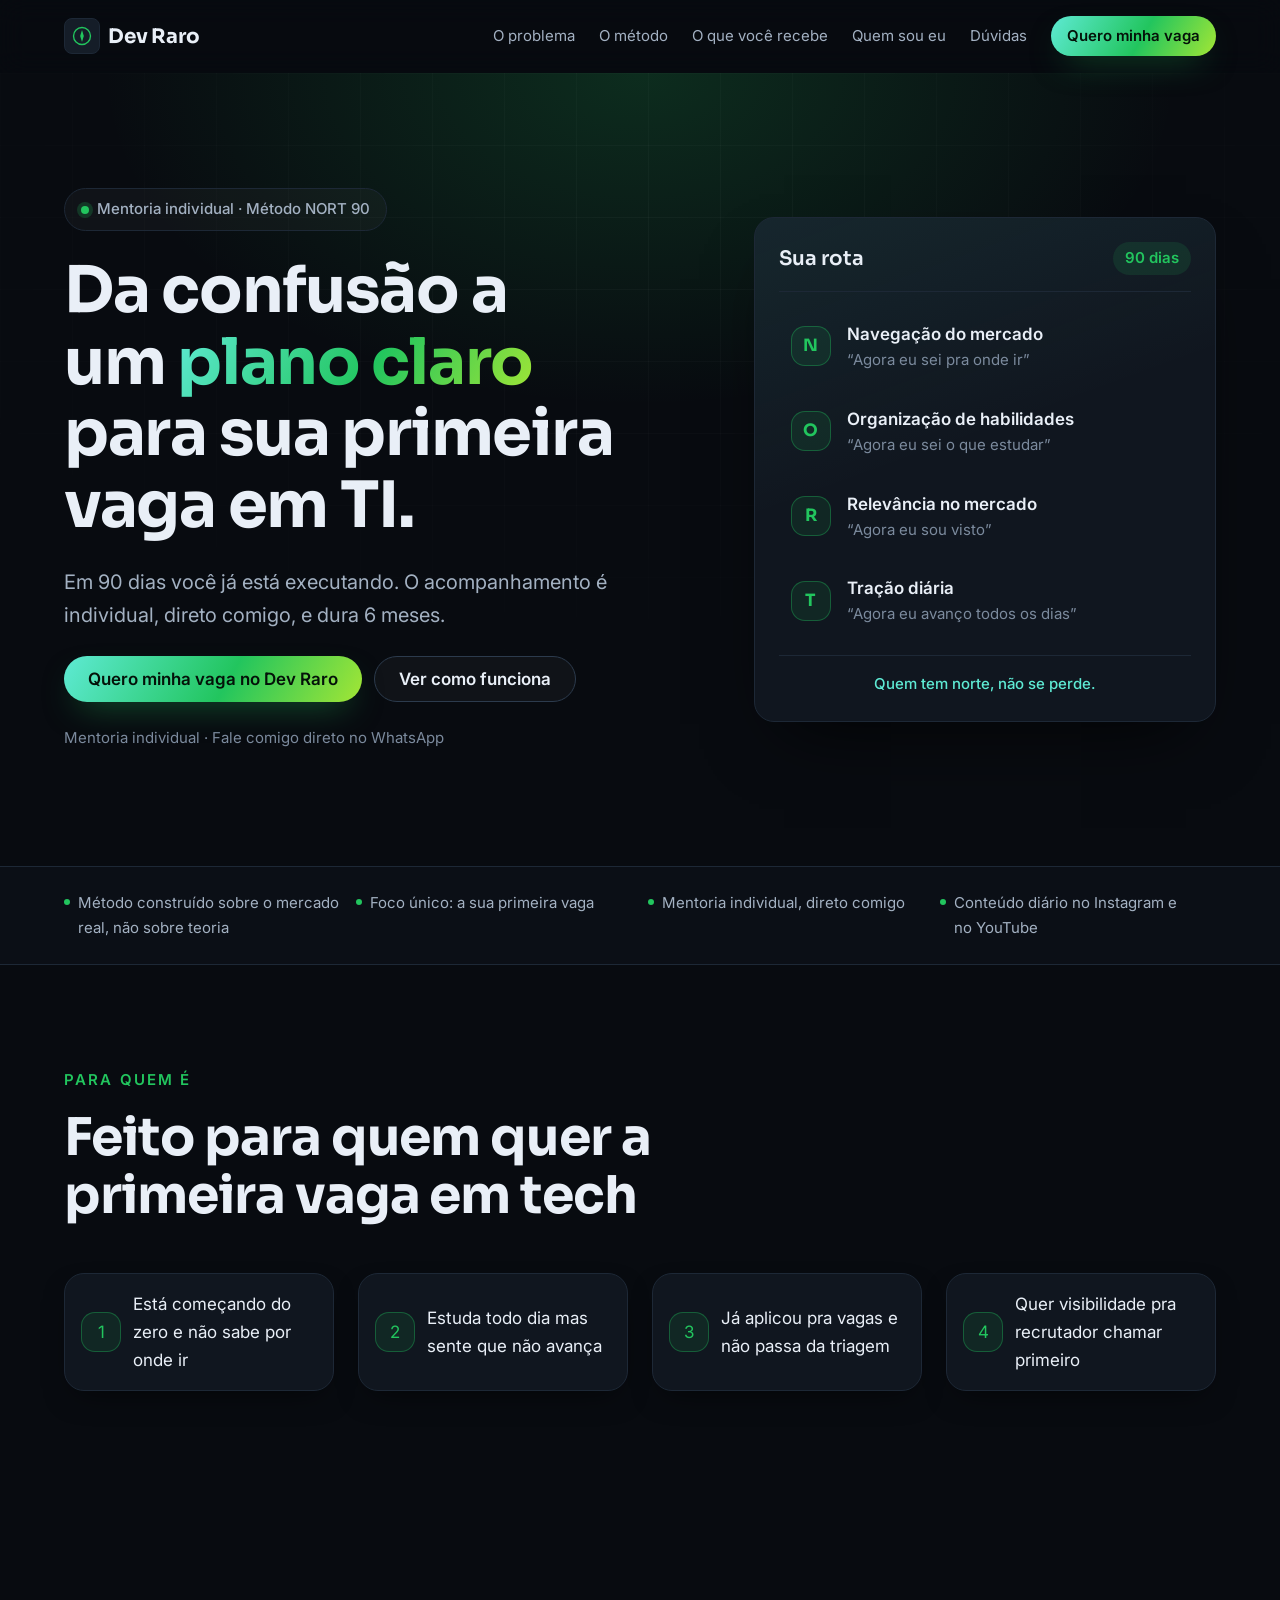
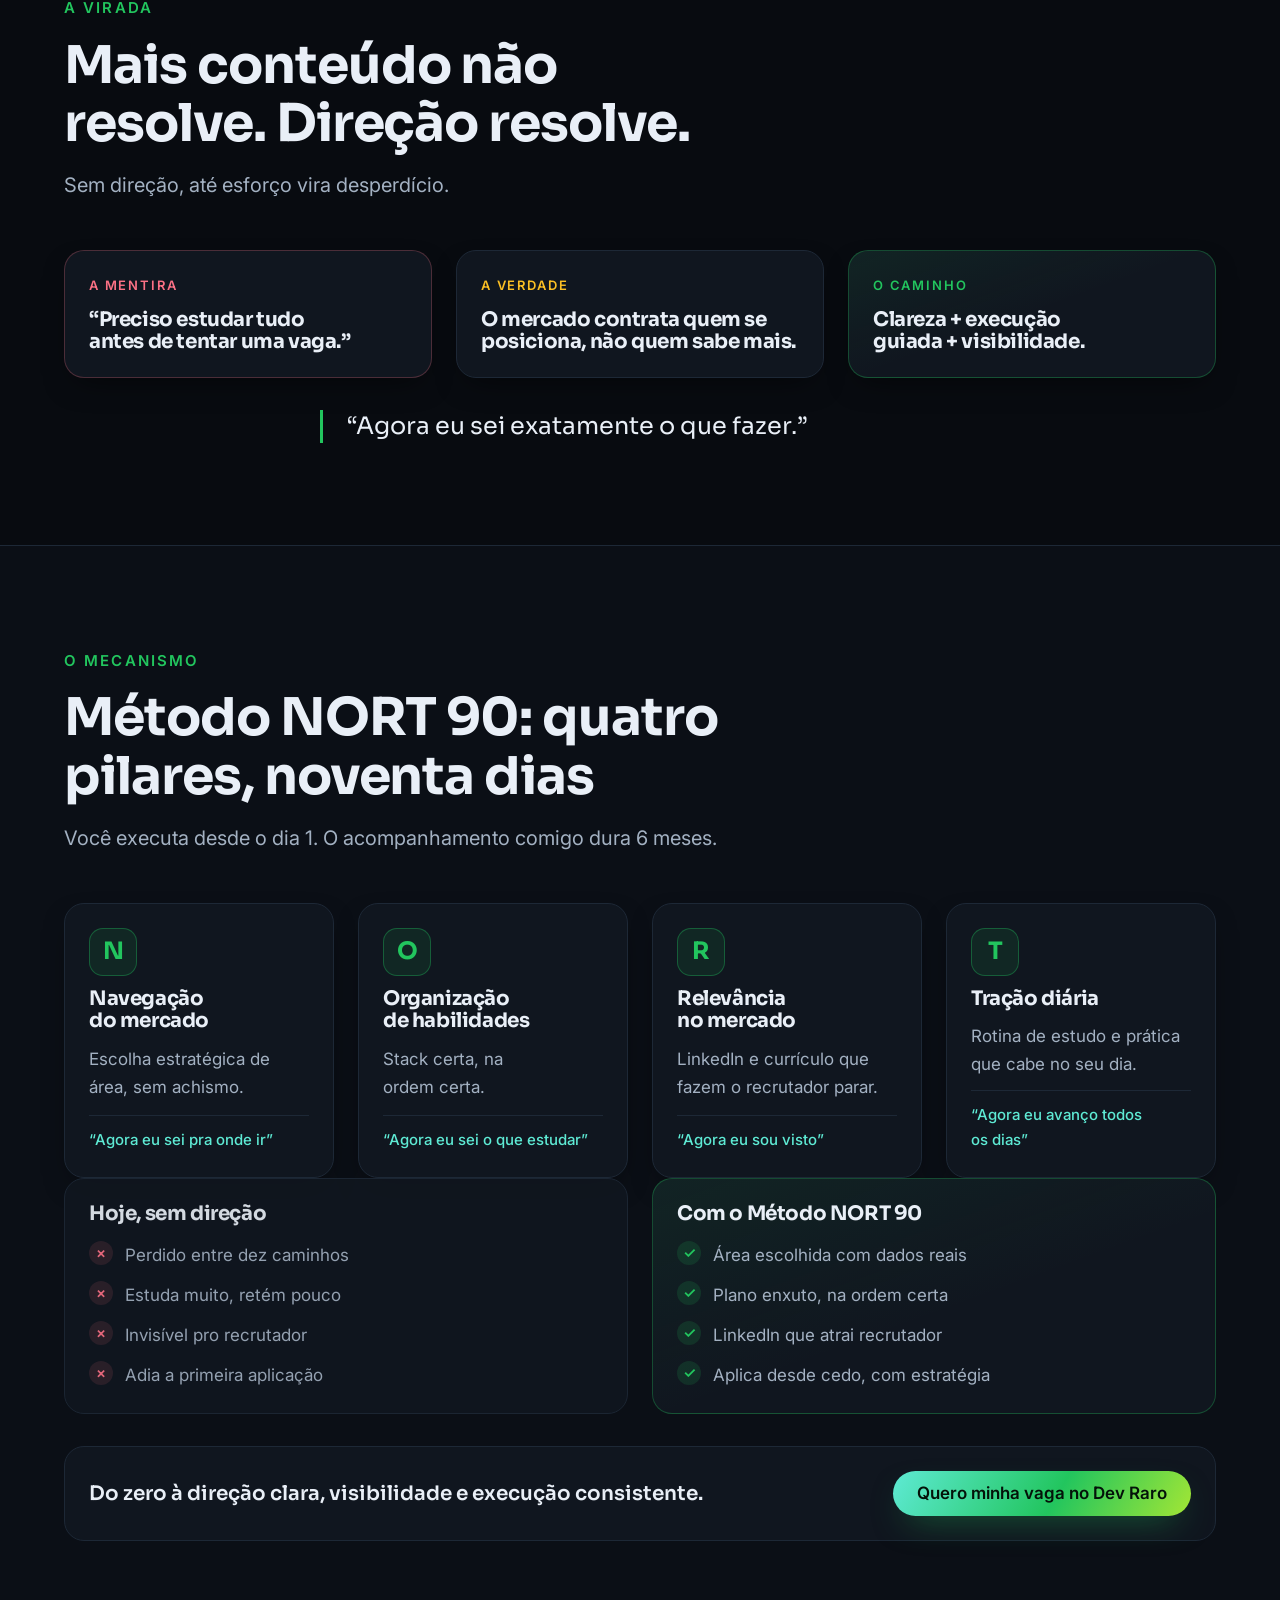
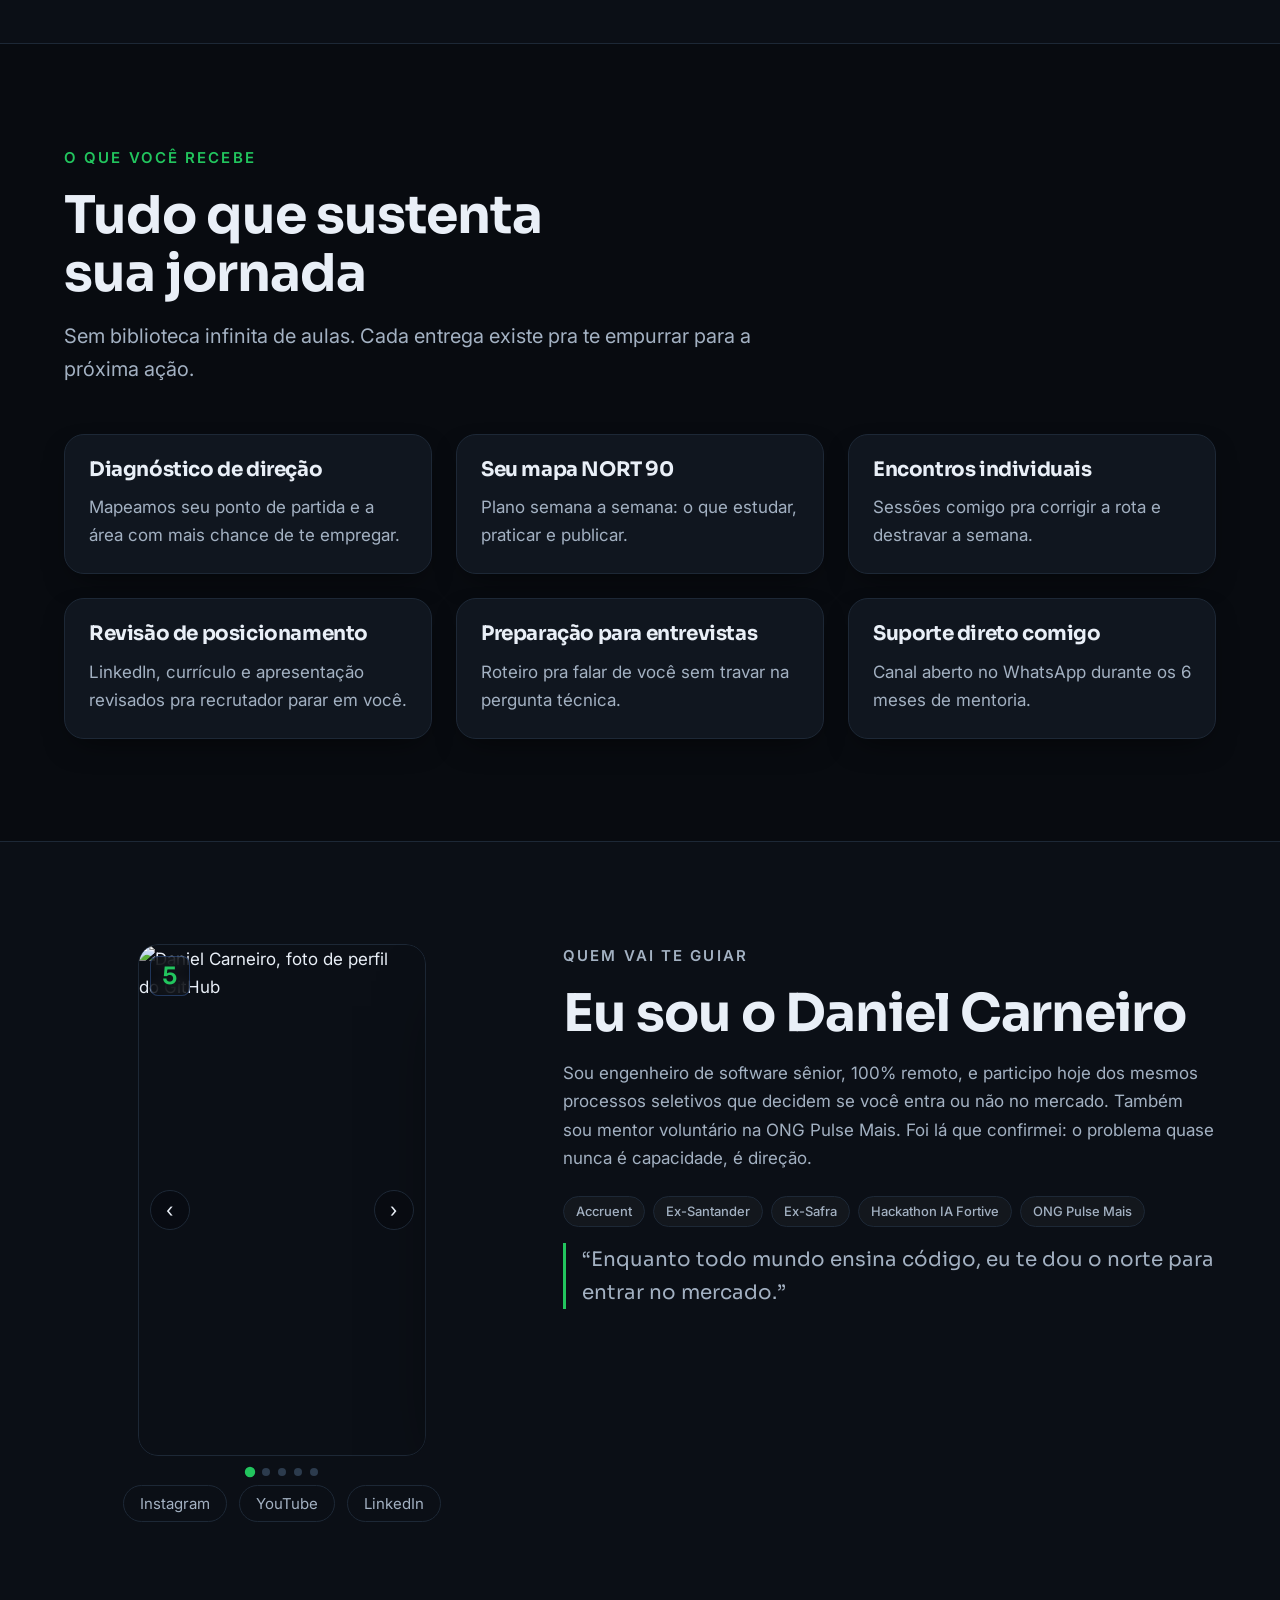
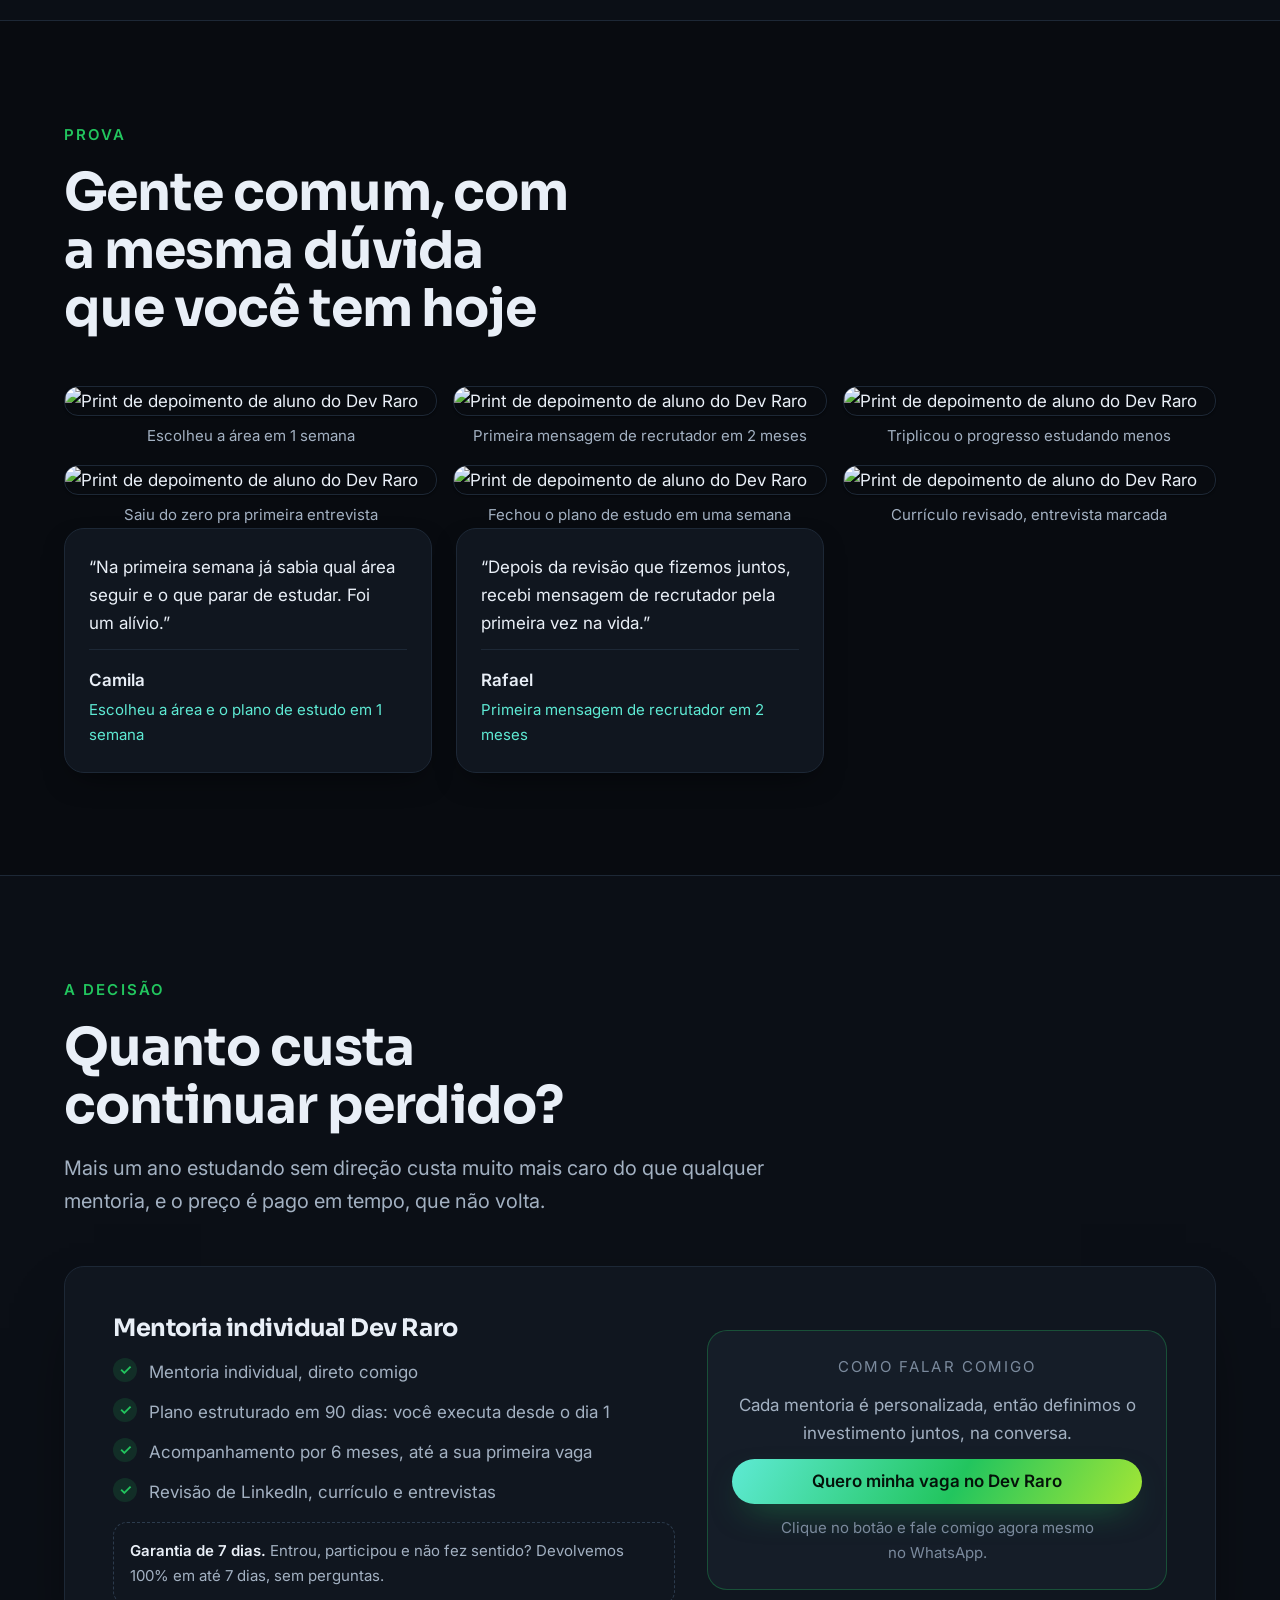
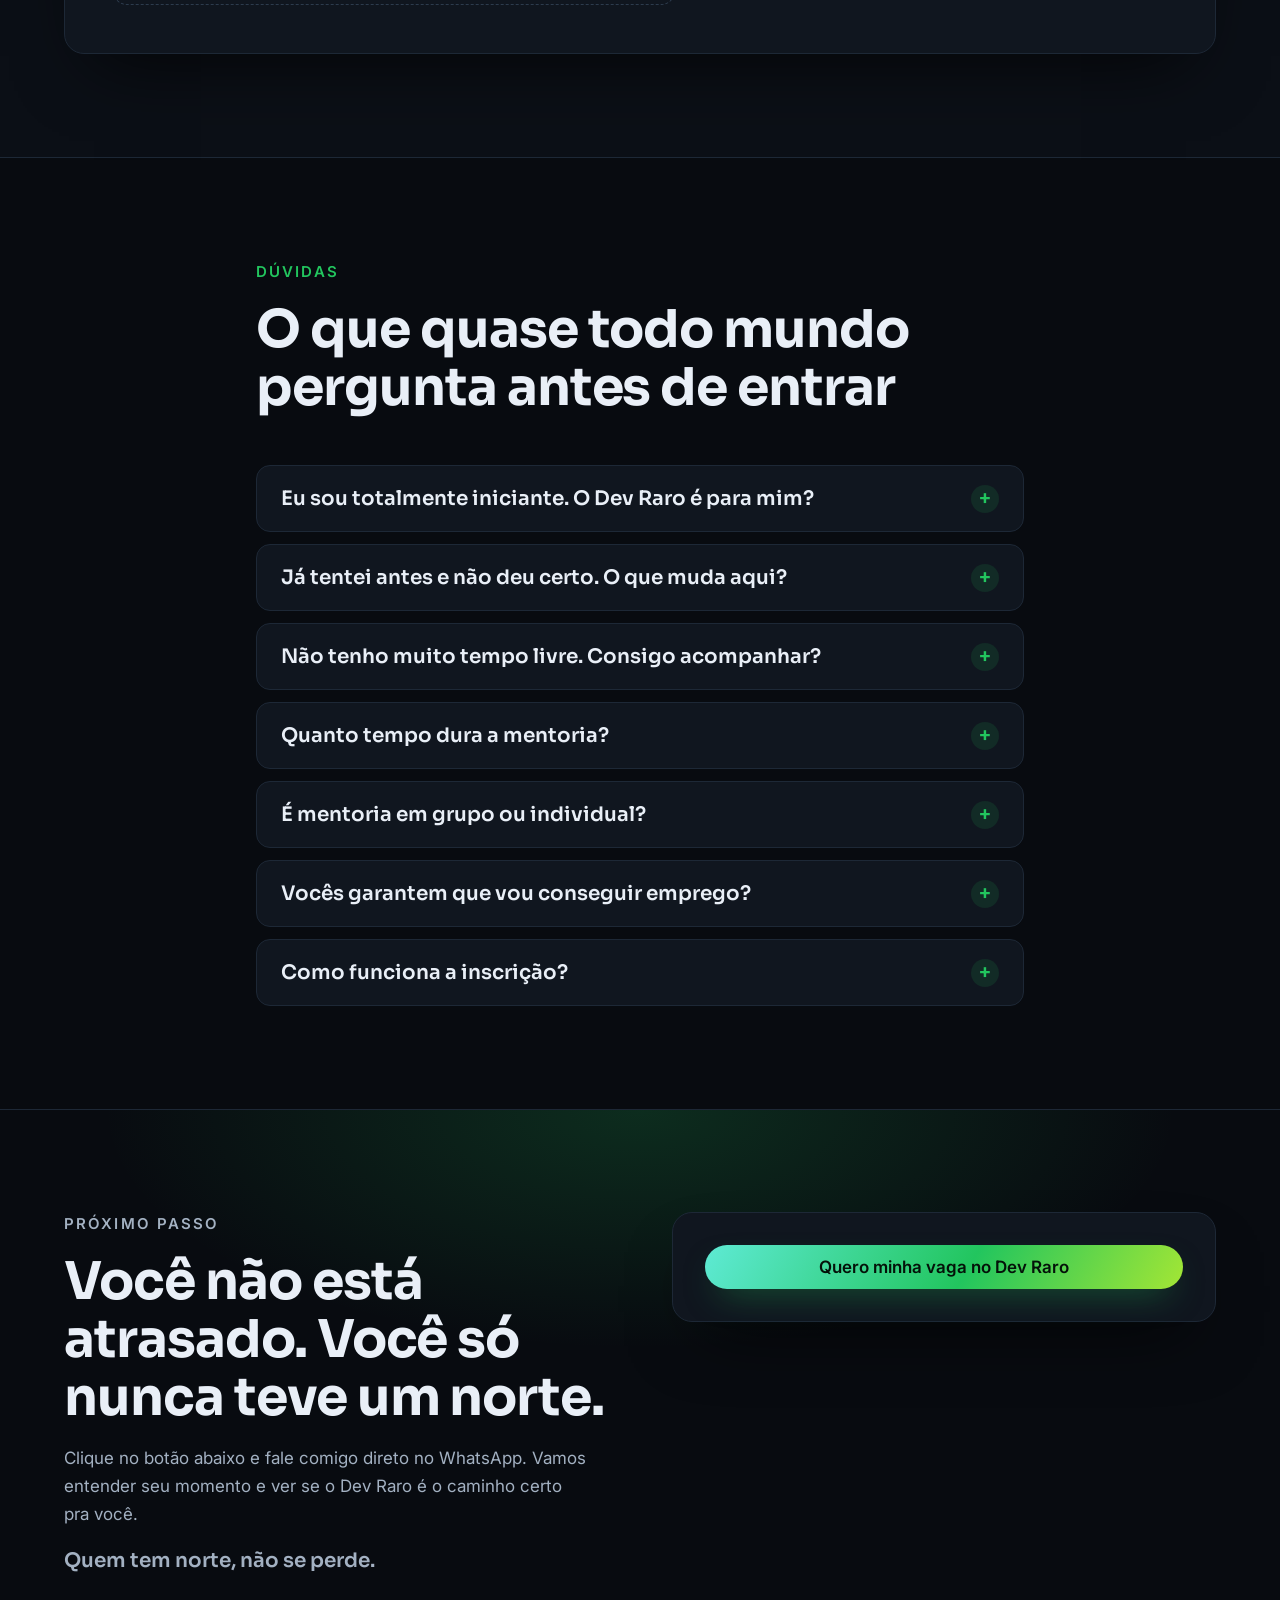
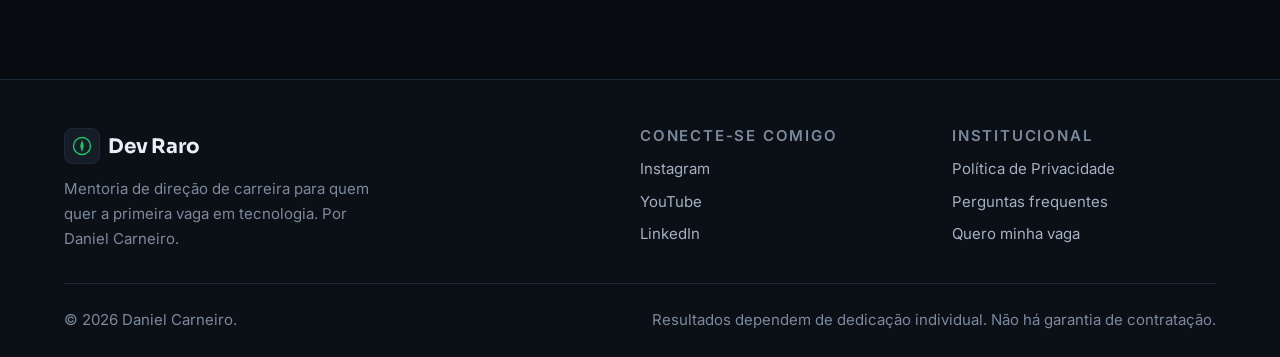
==== commit a421a056: "refactor: encurtar paragrafo de garantia na secao oferta" ====
--- a/index.html
+++ b/index.html
@@ -768,9 +768,8 @@
                 <li>Revisão de LinkedIn, currículo e entrevistas</li>
               </ul>
               <p class="oferta__garantia">
-                <strong>Garantia de 7 dias.</strong> Entrou, participou e sentiu
-                que não é para você? Devolvemos o valor integral, sem
-                burocracia.
+                <strong>Garantia de 7 dias.</strong> Entrou, participou e não
+                fez sentido? Devolvemos 100% em até 7 dias, sem perguntas.
               </p>
             </div>
 
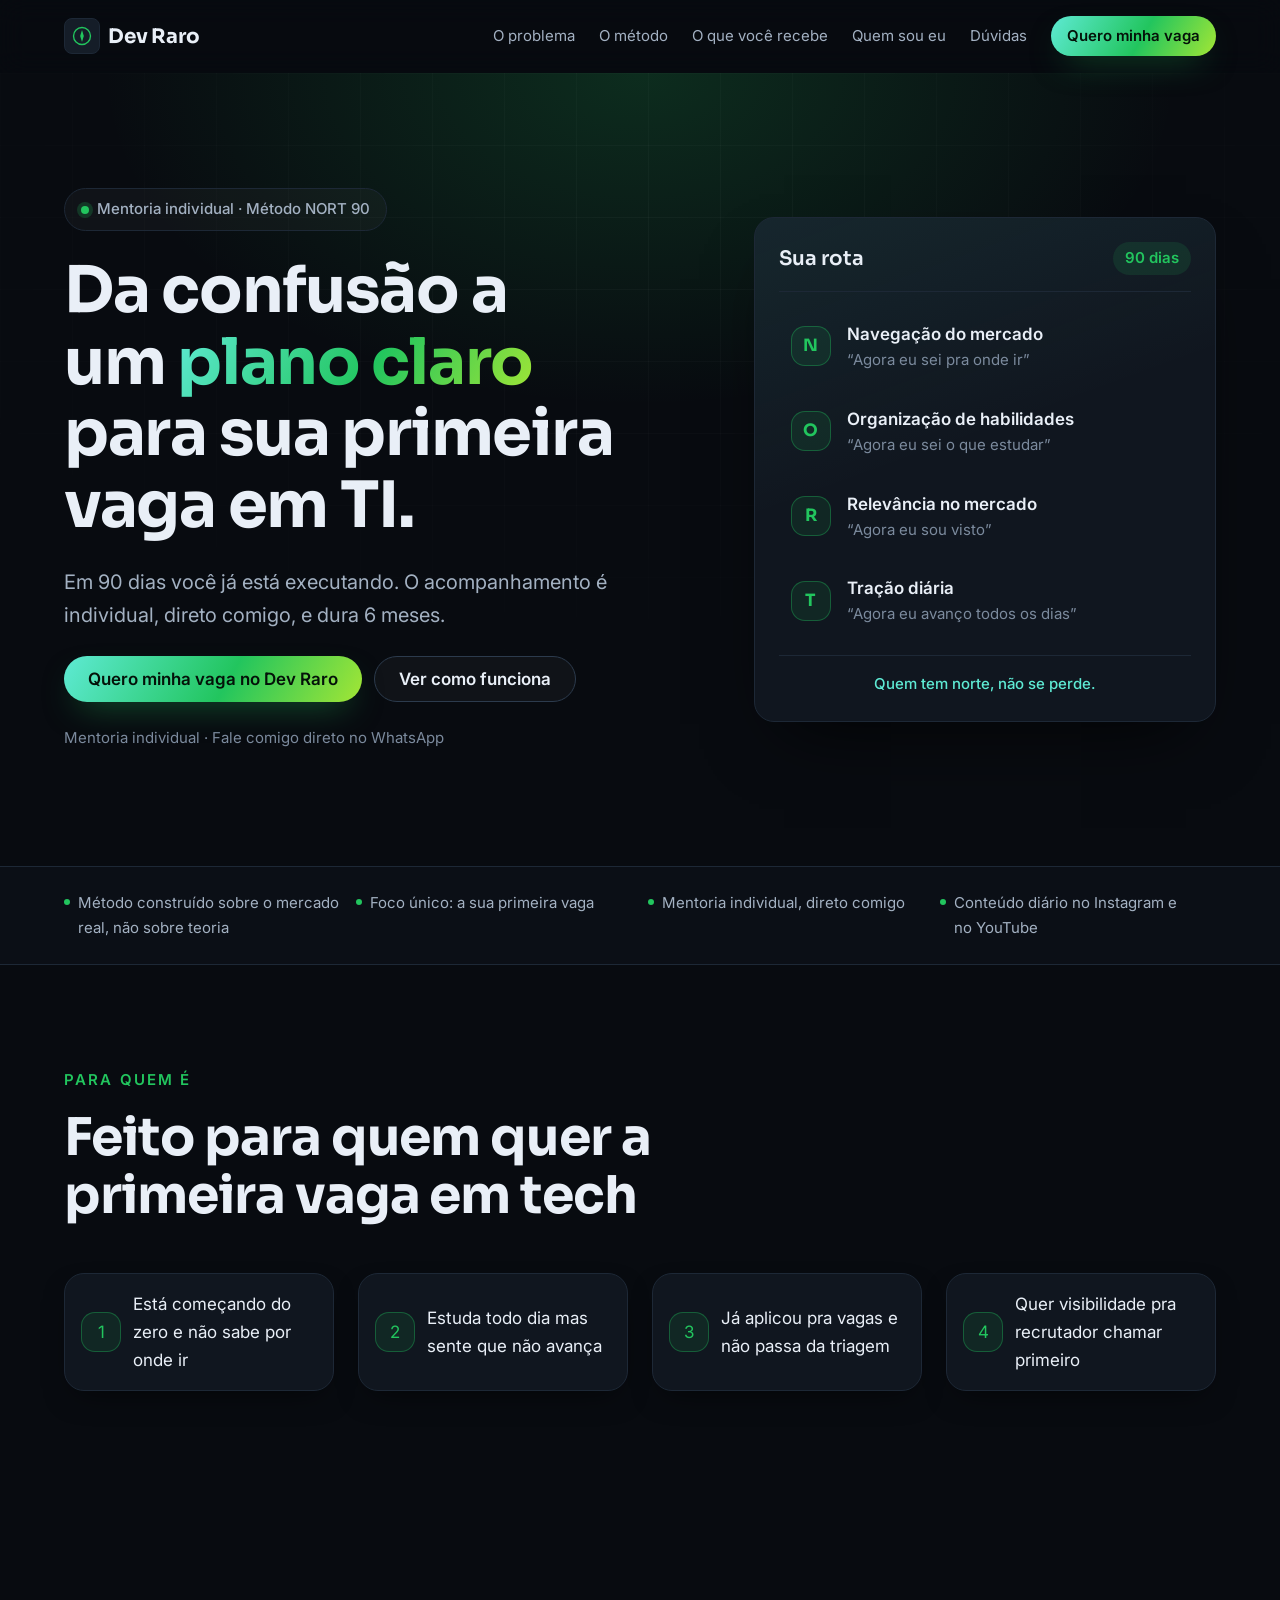
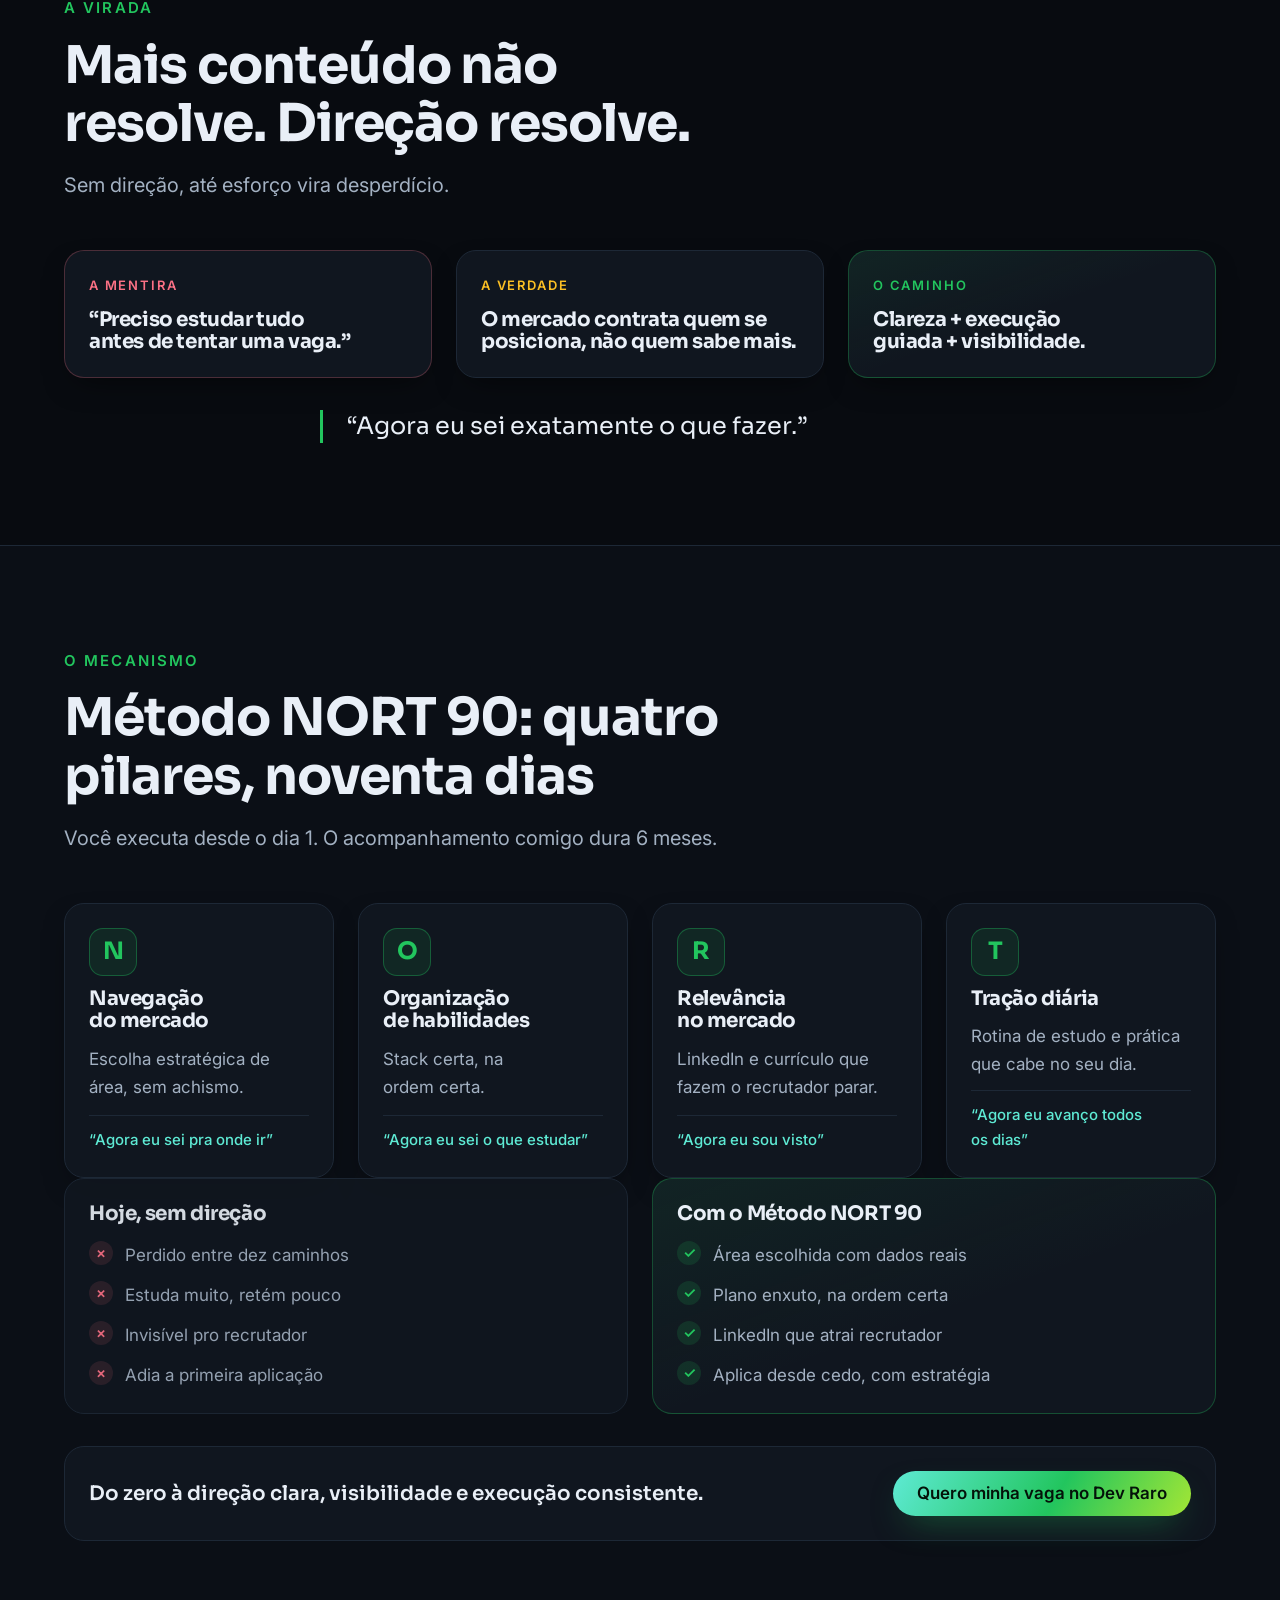
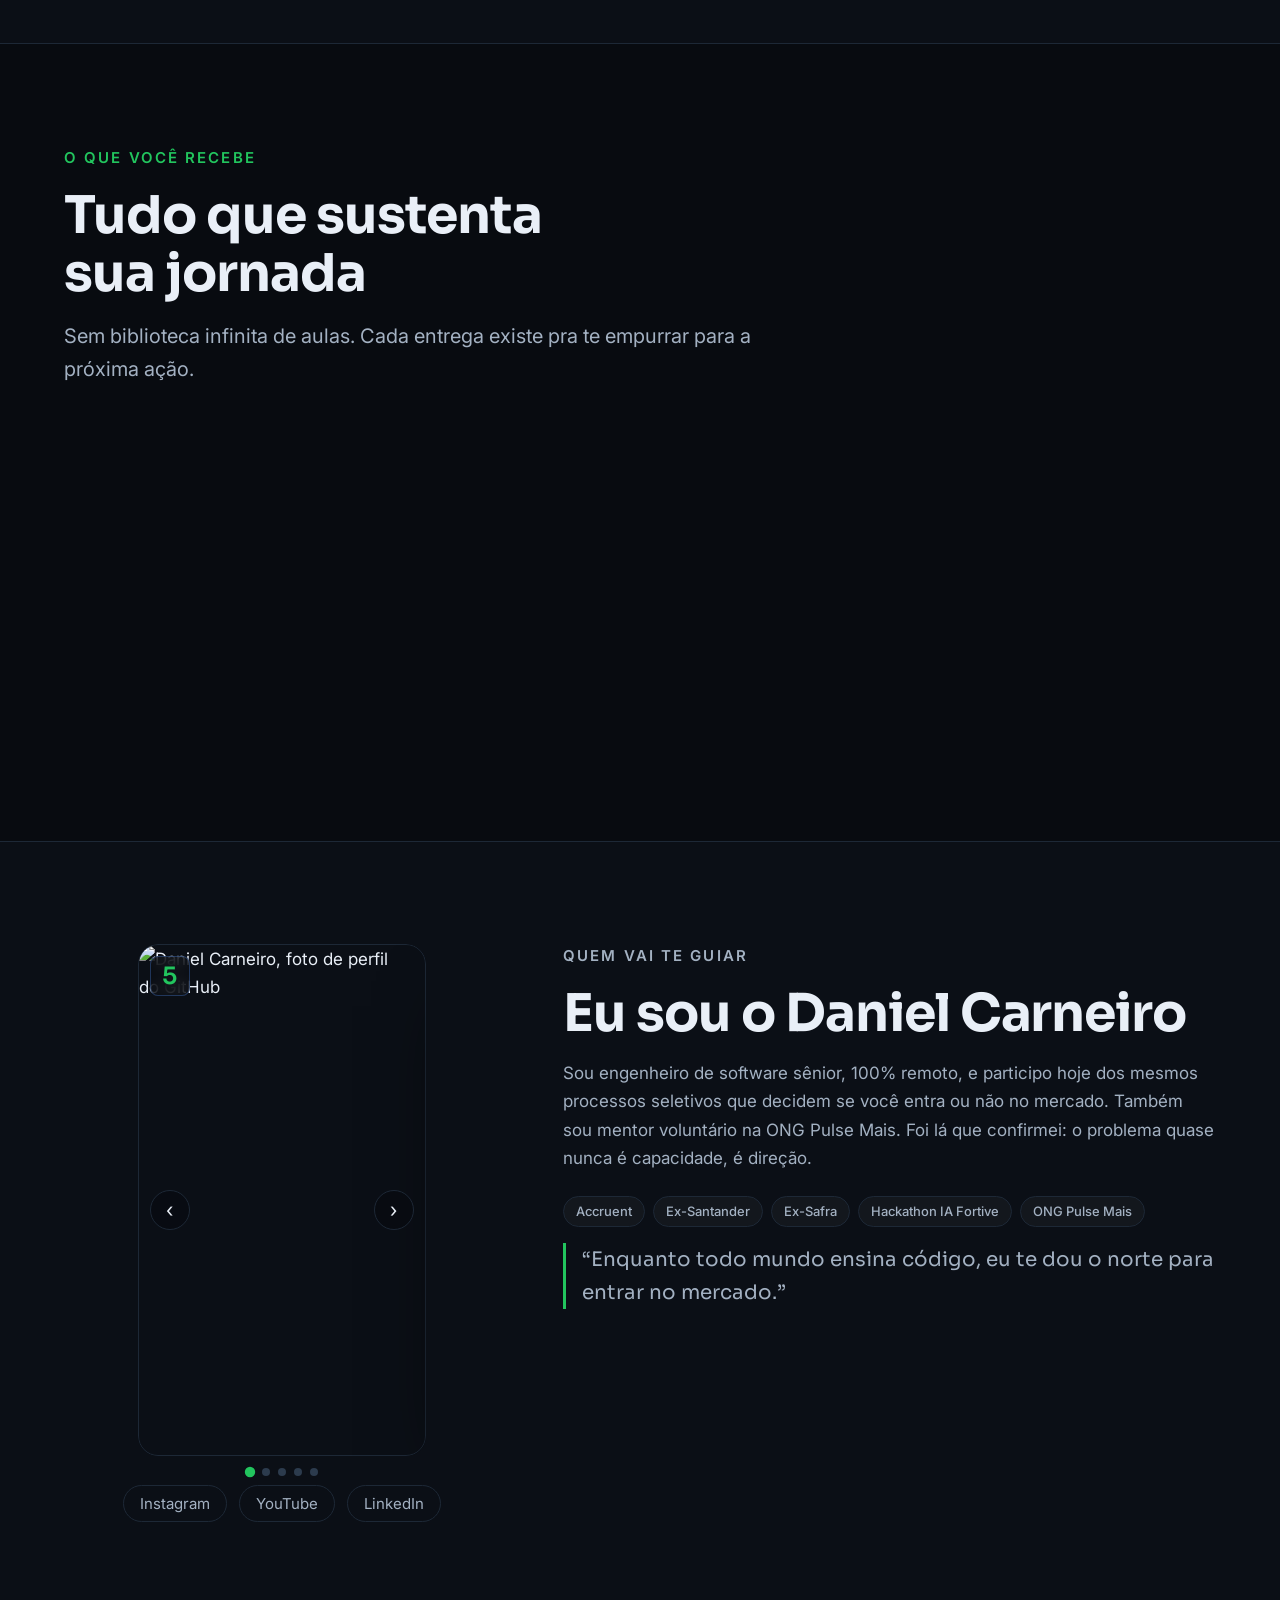
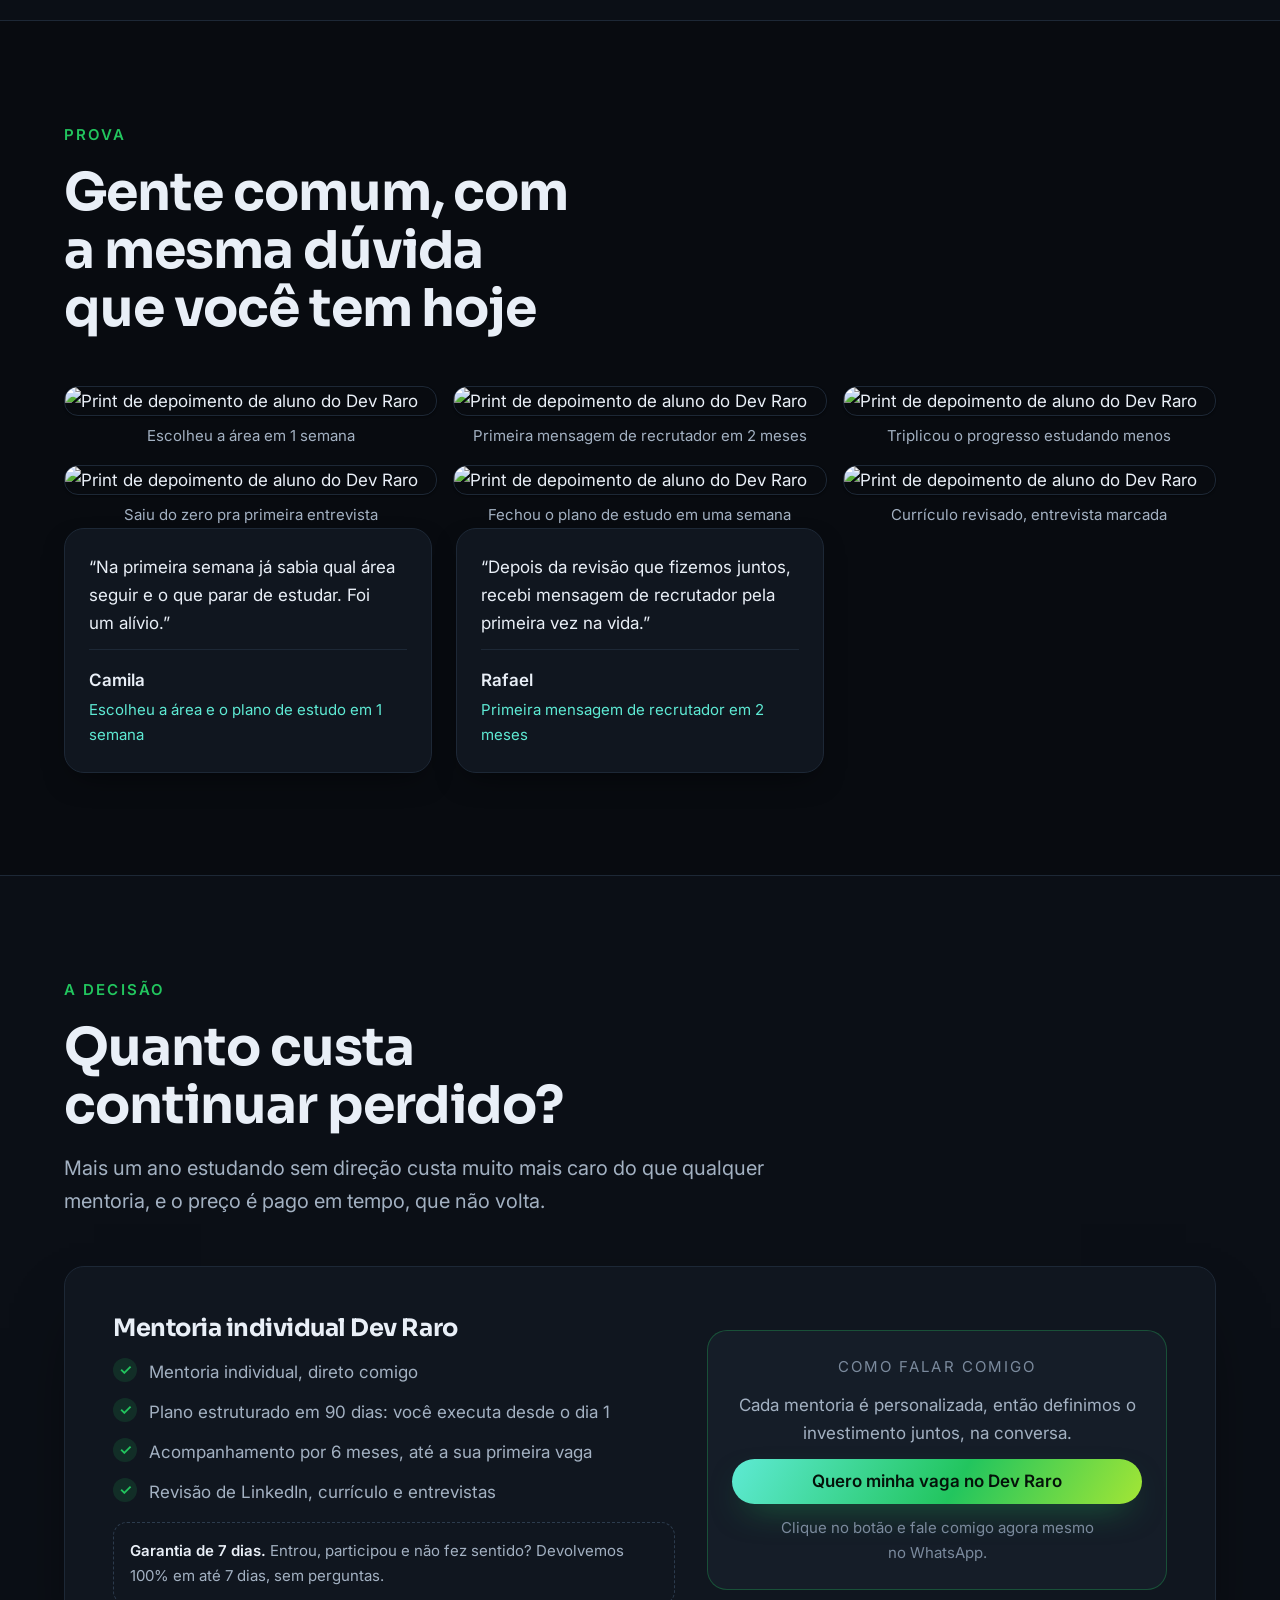
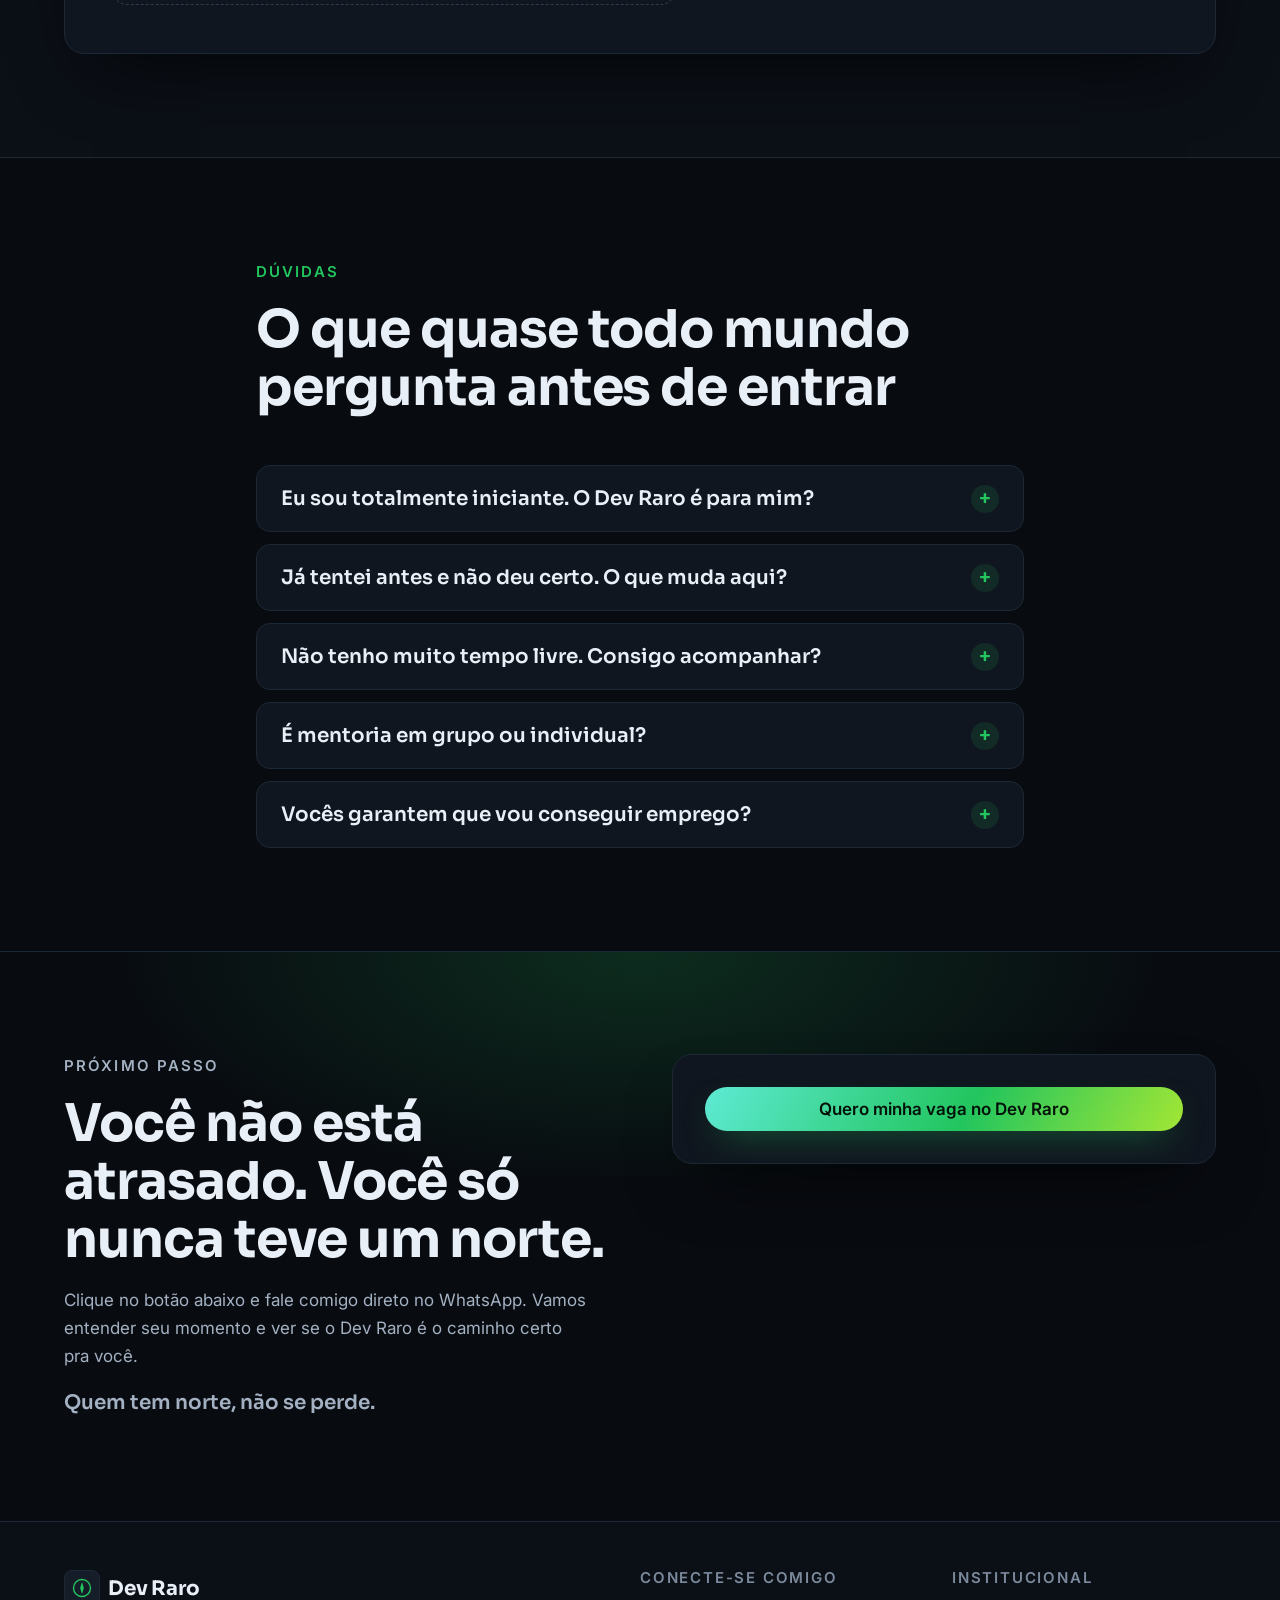
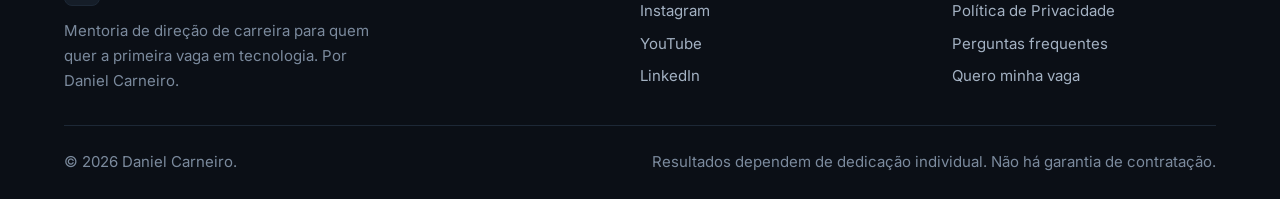
==== commit 2cb7e01a: "refactor: reduzir FAQ de 7 para 5 perguntas e sincronizar JSON-LD" ====
--- a/index.html
+++ b/index.html
@@ -117,14 +117,6 @@
               },
               {
                 "@type": "Question",
-                "name": "Quanto tempo dura a mentoria?",
-                "acceptedAnswer": {
-                  "@type": "Answer",
-                  "text": "O plano é estruturado em até 90 dias e você já executa desde o dia 1. O acompanhamento individual comigo dura 6 meses."
-                }
-              },
-              {
-                "@type": "Question",
                 "name": "É mentoria em grupo ou individual?",
                 "acceptedAnswer": {
                   "@type": "Answer",
@@ -137,14 +129,6 @@
                 "acceptedAnswer": {
                   "@type": "Answer",
                   "text": "Não. Ninguém sério garante contratação. Garanto direção, plano e acompanhamento até você estar pronto."
-                }
-              },
-              {
-                "@type": "Question",
-                "name": "Como funciona a inscrição?",
-                "acceptedAnswer": {
-                  "@type": "Answer",
-                  "text": "Clique no botão do WhatsApp aqui embaixo. Conversamos por lá sobre o seu momento e o investimento."
                 }
               }
             ]
@@ -839,18 +823,6 @@
 
             <details class="faq__item">
               <summary class="faq__pergunta">
-                Quanto tempo dura a mentoria?
-              </summary>
-              <div class="faq__resposta">
-                <p>
-                  O plano é estruturado em até 90 dias e você já executa desde o
-                  dia 1. O acompanhamento individual comigo dura 6 meses.
-                </p>
-              </div>
-            </details>
-
-            <details class="faq__item">
-              <summary class="faq__pergunta">
                 É mentoria em grupo ou individual?
               </summary>
               <div class="faq__resposta">
@@ -866,18 +838,6 @@
                 <p>
                   Não. Ninguém sério garante contratação. Garanto direção, plano
                   e acompanhamento até você estar pronto.
-                </p>
-              </div>
-            </details>
-
-            <details class="faq__item">
-              <summary class="faq__pergunta">
-                Como funciona a inscrição?
-              </summary>
-              <div class="faq__resposta">
-                <p>
-                  Clique no botão do WhatsApp aqui embaixo. Conversamos por lá
-                  sobre o seu momento e o investimento.
                 </p>
               </div>
             </details>
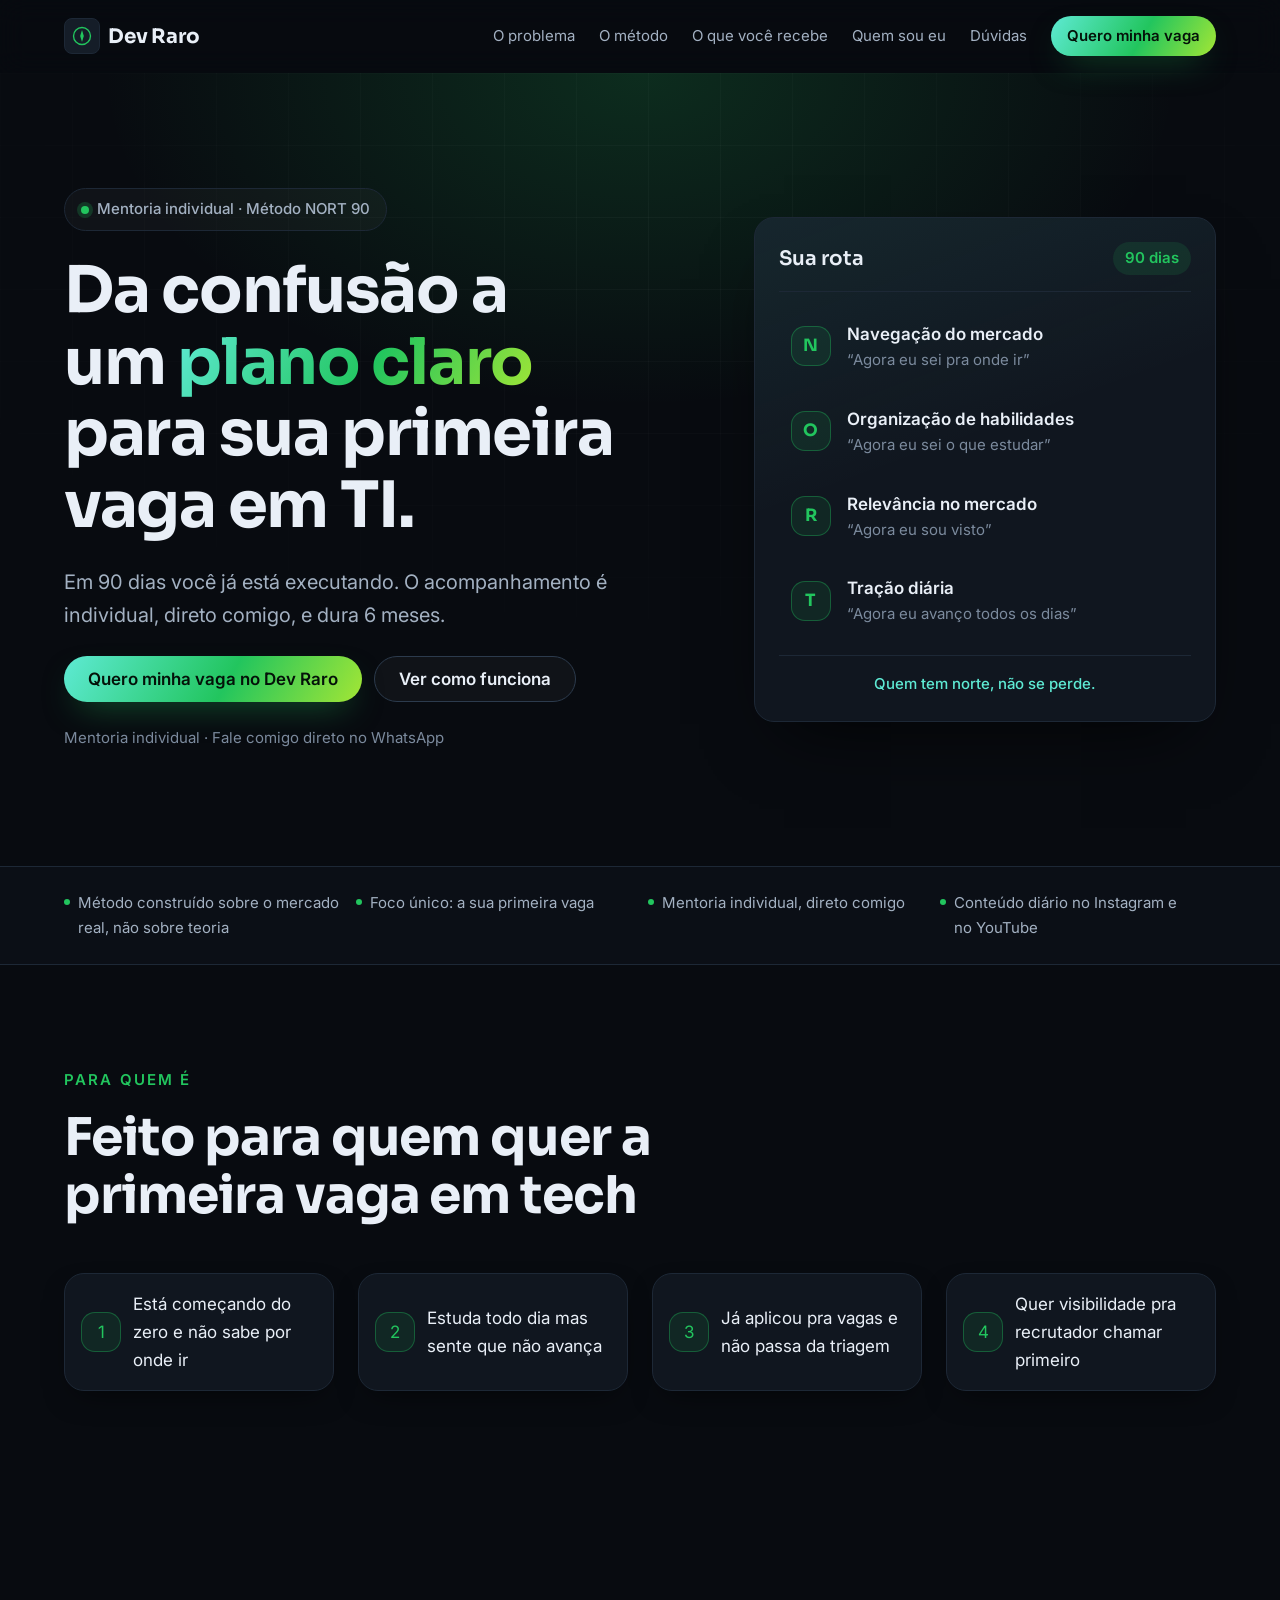
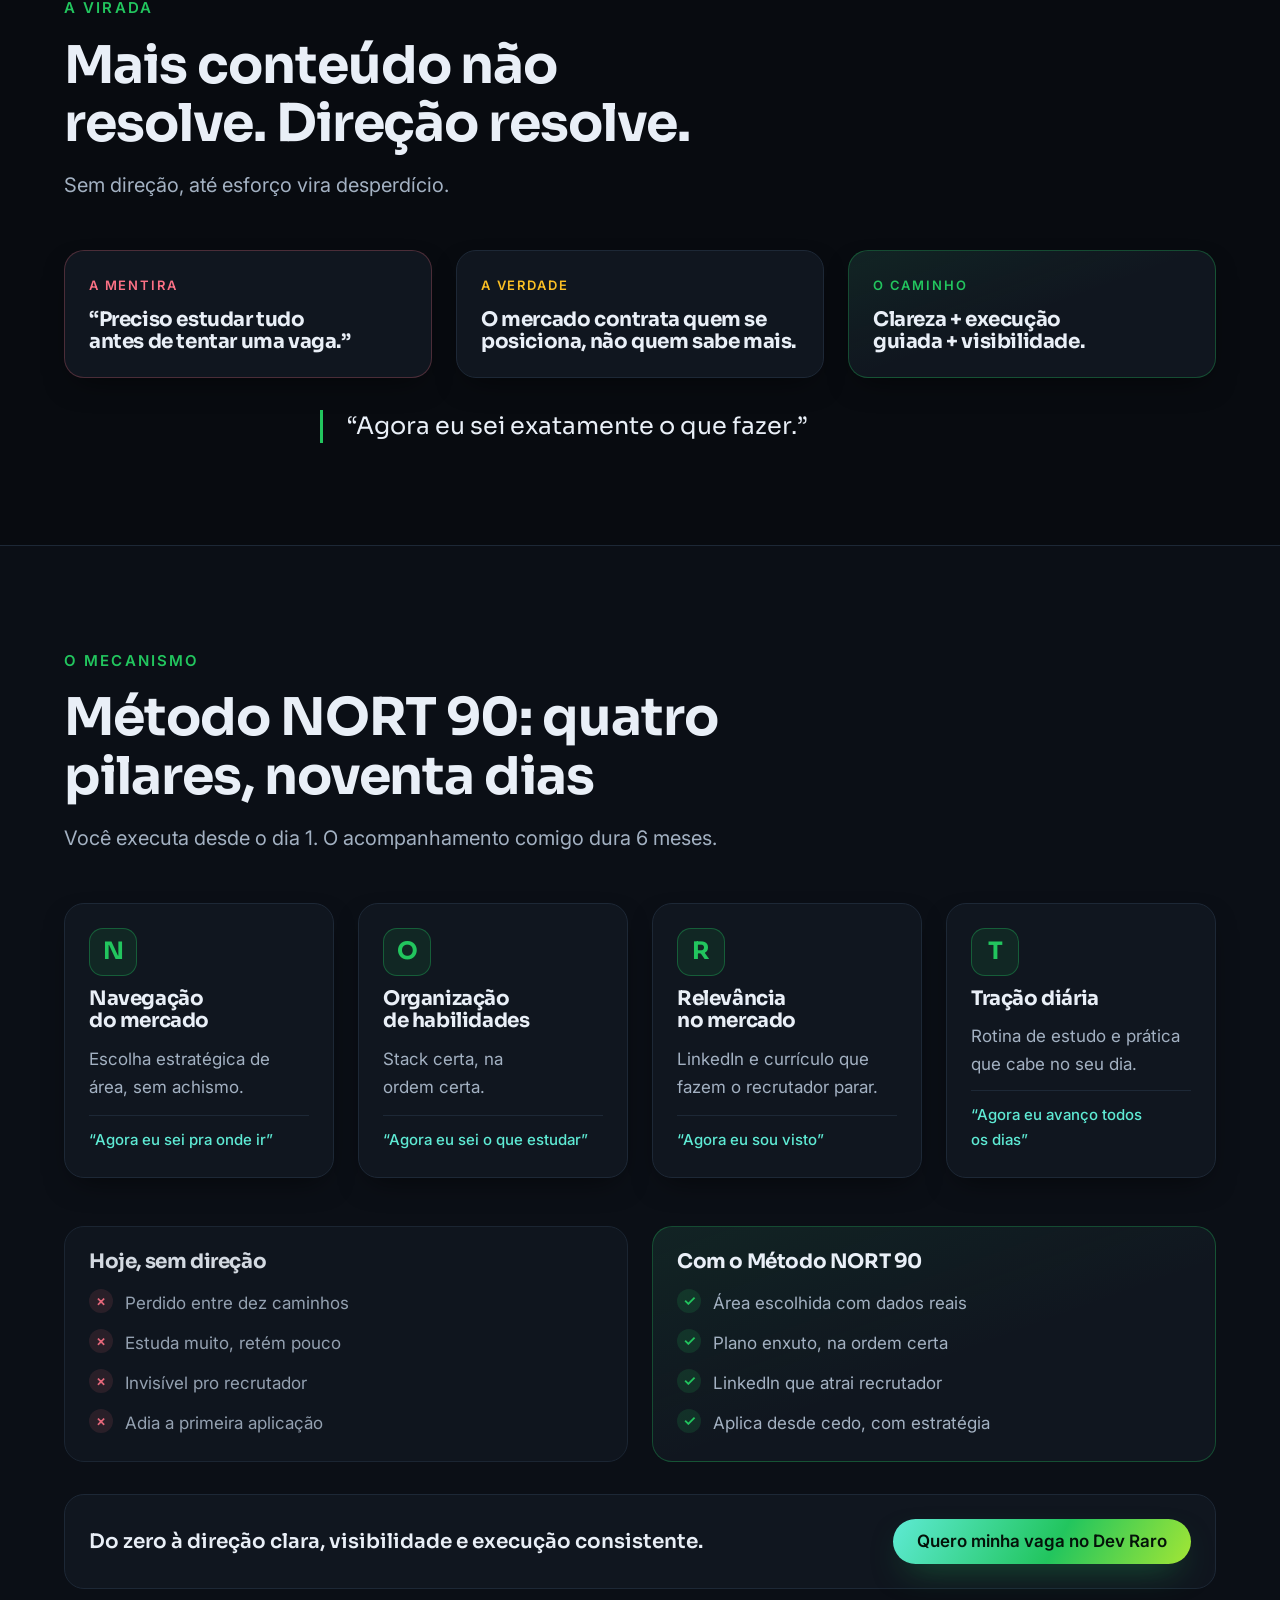
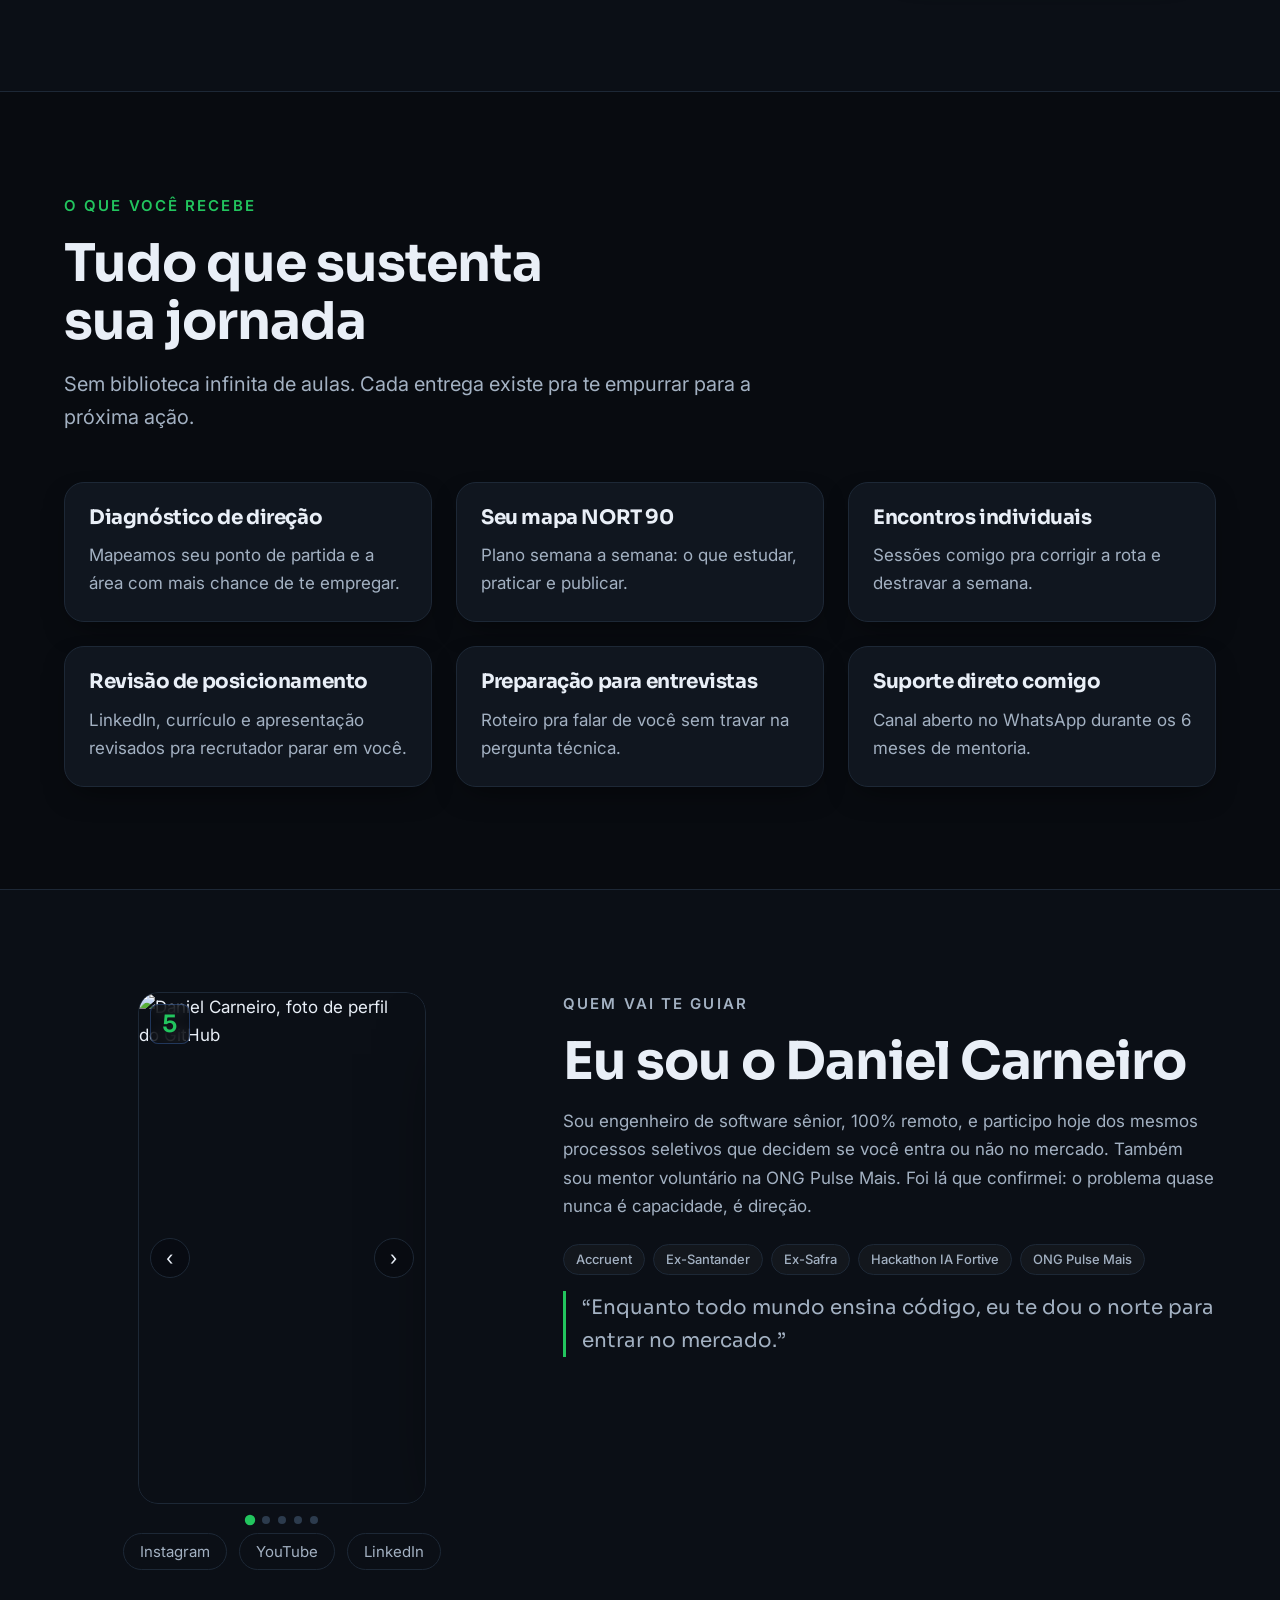
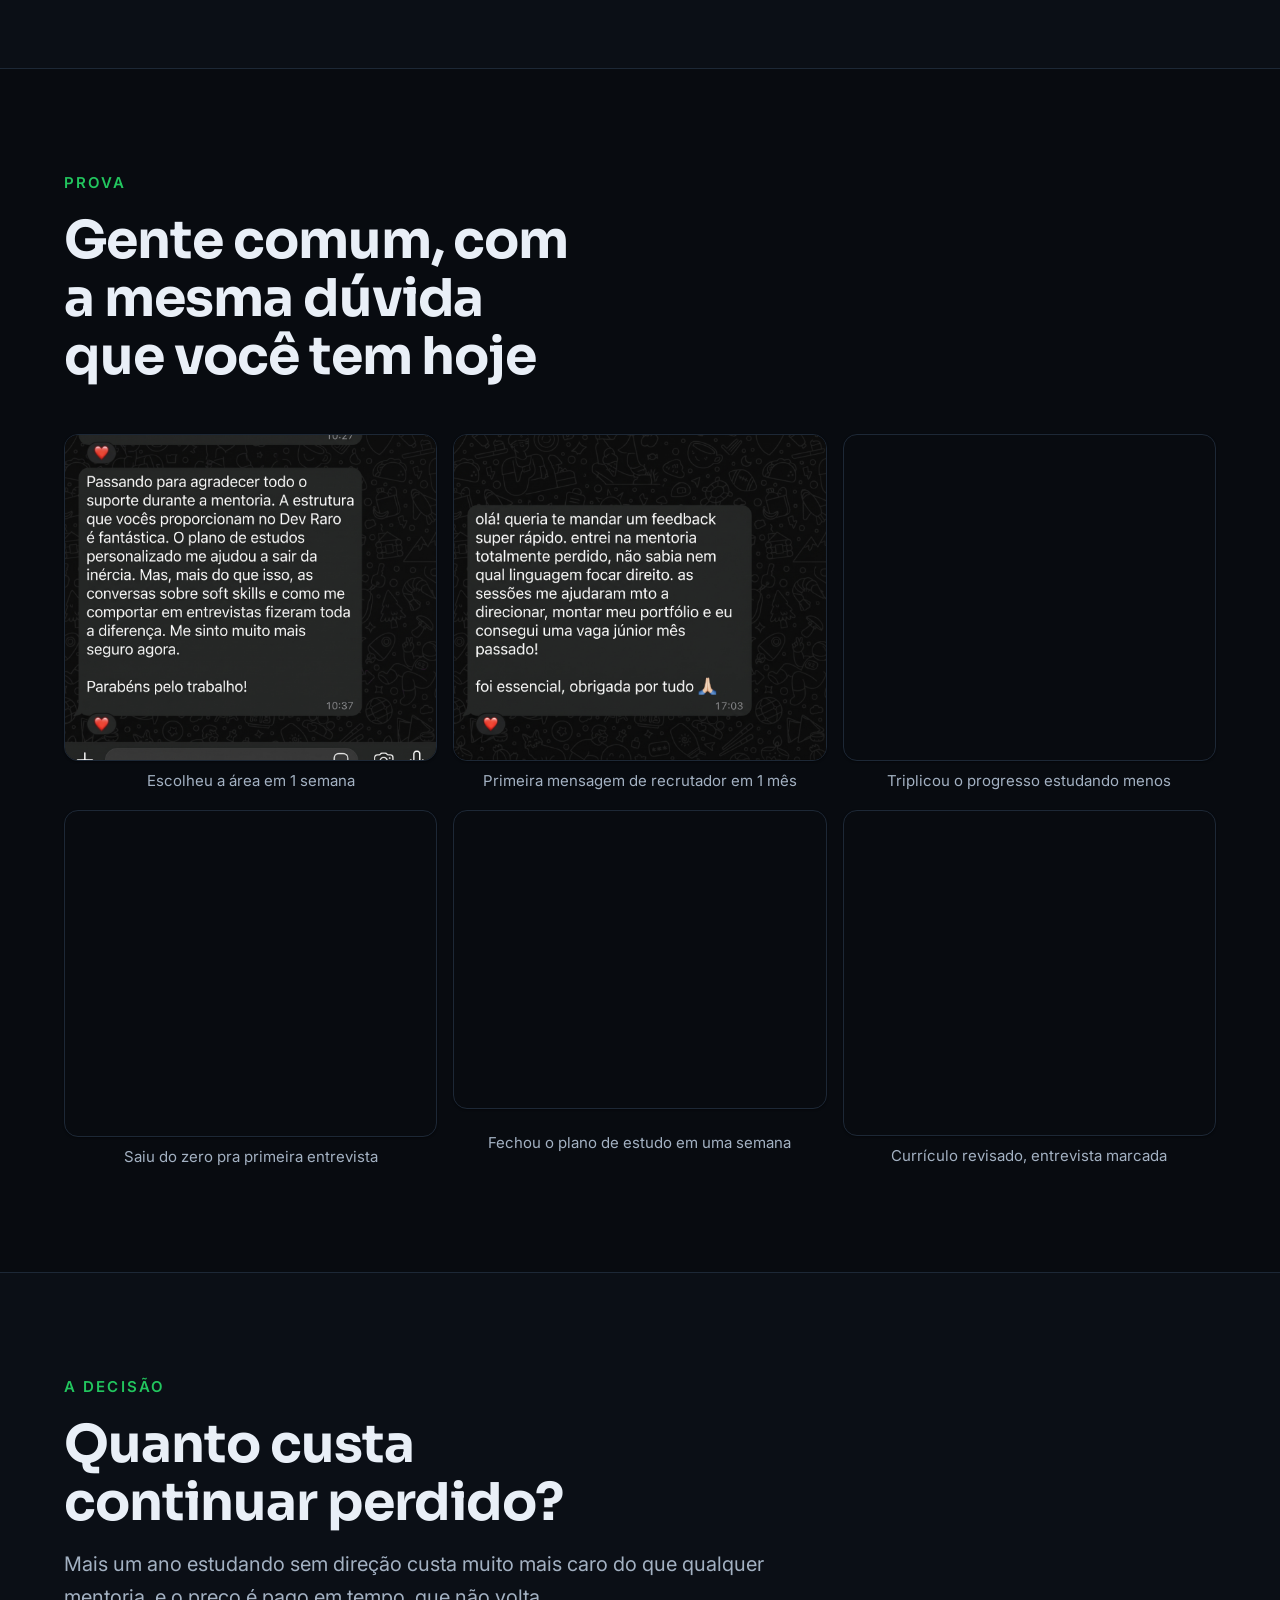
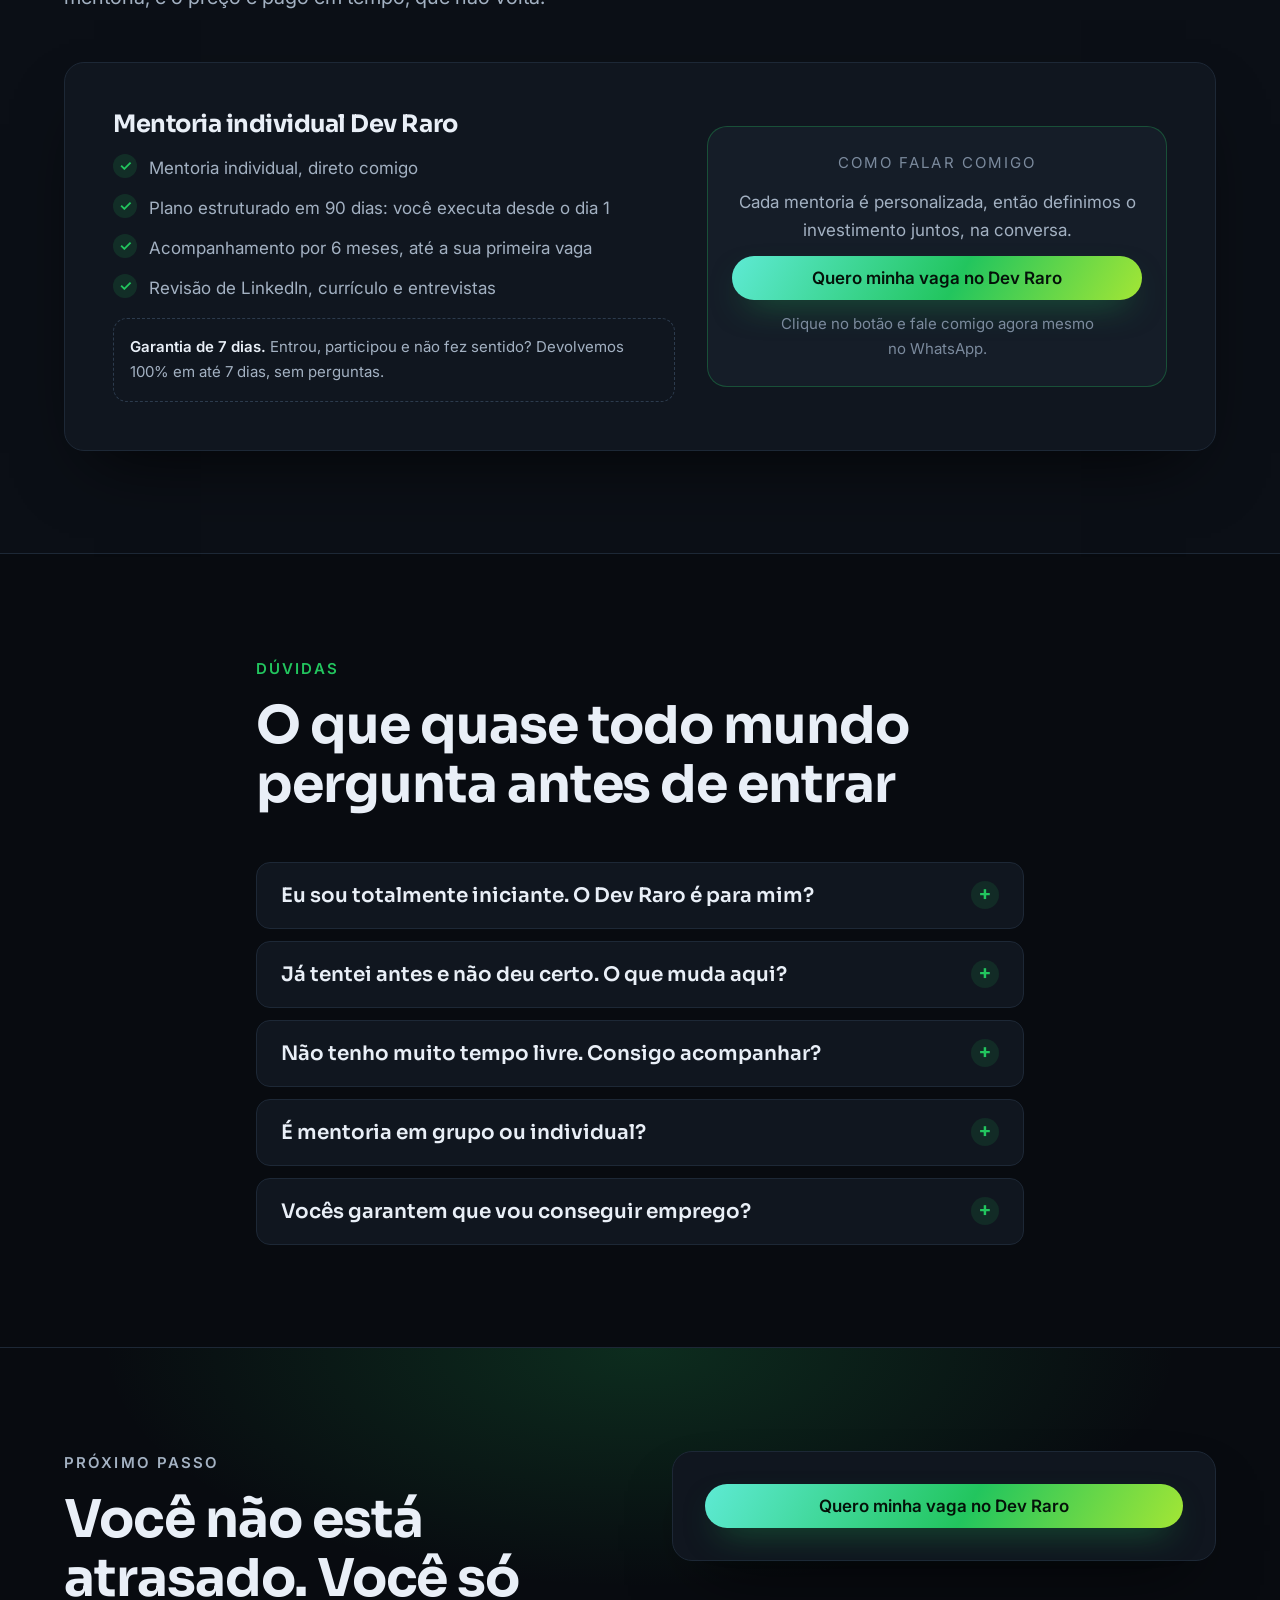
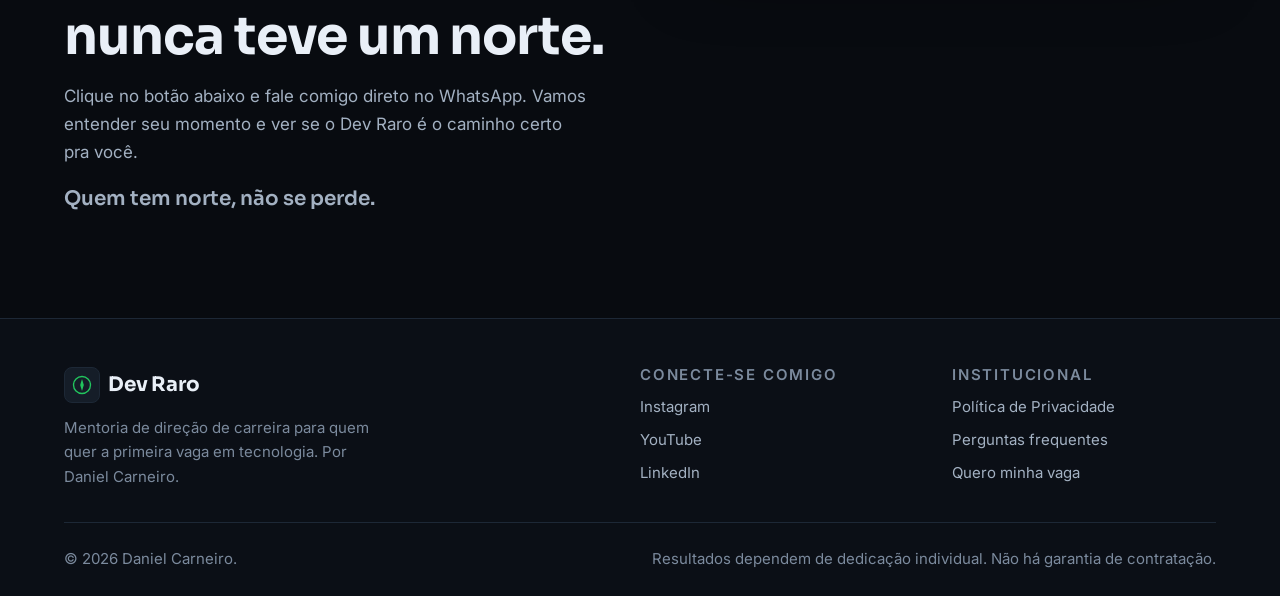
==== commit 8ef82c96: "feat: add new images and update references in index.html" ====
--- a/index.html
+++ b/index.html
@@ -442,7 +442,10 @@
           <ul class="grade grade--3 lista-entregas revelar">
             <li class="cartao">
               <h3 class="cartao__titulo">Diagnóstico de direção</h3>
-              <p>Mapeamos seu ponto de partida e a área com mais chance de te empregar.</p>
+              <p>
+                Mapeamos seu ponto de partida e a área com mais chance de te
+                empregar.
+              </p>
             </li>
             <li class="cartao">
               <h3 class="cartao__titulo">Seu mapa NORT 90</h3>
@@ -454,7 +457,10 @@
             </li>
             <li class="cartao">
               <h3 class="cartao__titulo">Revisão de posicionamento</h3>
-              <p>LinkedIn, currículo e apresentação revisados pra recrutador parar em você.</p>
+              <p>
+                LinkedIn, currículo e apresentação revisados pra recrutador
+                parar em você.
+              </p>
             </li>
             <li class="cartao">
               <h3 class="cartao__titulo">Preparação para entrevistas</h3>
@@ -496,7 +502,7 @@
                 <li class="carrossel__slide">
                   <img
                     class="mentor__avatar"
-                    src="assets/images/daniel-setup.jpg"
+                    src="assets/images/daniel/daniel-setup.jpg"
                     alt="Setup de trabalho do Daniel Carneiro"
                     loading="lazy"
                     decoding="async"
@@ -505,7 +511,7 @@
                 <li class="carrossel__slide">
                   <img
                     class="mentor__avatar"
-                    src="assets/images/daniel-snow.jpg"
+                    src="assets/images/daniel/daniel-snow.jpg"
                     alt="Daniel Carneiro na neve"
                     loading="lazy"
                     decoding="async"
@@ -514,7 +520,7 @@
                 <li class="carrossel__slide">
                   <img
                     class="mentor__avatar"
-                    src="assets/images/daniel-familia.jpg"
+                    src="assets/images/daniel/daniel-familia.jpg"
                     alt="Daniel Carneiro com a família"
                     loading="lazy"
                     decoding="async"
@@ -523,7 +529,7 @@
                 <li class="carrossel__slide">
                   <img
                     class="mentor__avatar"
-                    src="assets/images/daniel-mentor.jpg"
+                    src="assets/images/daniel/daniel-mentor.jpg"
                     alt="Daniel Carneiro como mentor"
                     loading="lazy"
                     decoding="async"
@@ -595,8 +601,8 @@
             </h2>
             <p>
               Sou engenheiro de software sênior, 100% remoto, e participo hoje
-              dos mesmos processos seletivos que decidem se você entra ou não
-              no mercado. Também sou mentor voluntário na ONG Pulse Mais. Foi lá
+              dos mesmos processos seletivos que decidem se você entra ou não no
+              mercado. Também sou mentor voluntário na ONG Pulse Mais. Foi lá
               que confirmei: o problema quase nunca é capacidade, é direção.
             </p>
             <ul class="chips">
@@ -615,7 +621,7 @@
       </section>
 
       <!-- 9. DEPOIMENTOS -->
-      <!-- TODO: substituir os placeholders em assets/images/prova-01.jpg..prova-06.jpg -->
+      <!-- TODO: substituir os placeholders em assets/images/depoimentos/depoimento-..prova-06.jpg -->
       <!-- por prints reais de depoimentos antes de publicar. Arquivos ainda não existem. -->
       <section
         class="secao"
@@ -633,7 +639,7 @@
           <ul class="mural-provas revelar">
             <li class="mural-provas__item">
               <img
-                src="assets/images/prova-01.jpg"
+                src="assets/images/depoimentos/depoimento-01.jpg"
                 alt="Print de depoimento de aluno do Dev Raro"
                 loading="lazy"
                 decoding="async"
@@ -642,16 +648,18 @@
             </li>
             <li class="mural-provas__item">
               <img
-                src="assets/images/prova-02.jpg"
+                src="assets/images/depoimentos/depoimento-02.jpg"
                 alt="Print de depoimento de aluno do Dev Raro"
                 loading="lazy"
                 decoding="async"
               />
-              <figcaption>Primeira mensagem de recrutador em 2 meses</figcaption>
+              <figcaption>
+                Primeira mensagem de recrutador em 1 mês
+              </figcaption>
             </li>
             <li class="mural-provas__item">
               <img
-                src="assets/images/prova-03.jpg"
+                src="assets/images/depoimentos/depoimento-03.jpg"
                 alt="Print de depoimento de aluno do Dev Raro"
                 loading="lazy"
                 decoding="async"
@@ -660,7 +668,7 @@
             </li>
             <li class="mural-provas__item">
               <img
-                src="assets/images/prova-04.jpg"
+                src="assets/images/depoimentos/depoimento-04.jpg"
                 alt="Print de depoimento de aluno do Dev Raro"
                 loading="lazy"
                 decoding="async"
@@ -669,7 +677,7 @@
             </li>
             <li class="mural-provas__item">
               <img
-                src="assets/images/prova-05.jpg"
+                src="assets/images/depoimentos/depoimento-05.png"
                 alt="Print de depoimento de aluno do Dev Raro"
                 loading="lazy"
                 decoding="async"
@@ -678,7 +686,7 @@
             </li>
             <li class="mural-provas__item">
               <img
-                src="assets/images/prova-06.jpg"
+                src="assets/images/depoimentos/depoimento-06.jpg"
                 alt="Print de depoimento de aluno do Dev Raro"
                 loading="lazy"
                 decoding="async"
@@ -687,38 +695,7 @@
             </li>
           </ul>
 
-          <div class="grade grade--3 revelar">
-            <figure class="cartao cartao--depoimento">
-              <blockquote>
-                <p>
-                  “Na primeira semana já sabia qual área seguir e o que parar
-                  de estudar. Foi um alívio.”
-                </p>
-              </blockquote>
-              <figcaption class="depoimento__autor">
-                <span class="depoimento__nome">Camila</span>
-                <span class="depoimento__resultado"
-                  >Escolheu a área e o plano de estudo em 1 semana</span
-                >
-              </figcaption>
-            </figure>
-
-            <figure class="cartao cartao--depoimento">
-              <blockquote>
-                <p>
-                  “Depois da revisão que fizemos juntos, recebi mensagem de
-                  recrutador pela primeira vez na vida.”
-                </p>
-              </blockquote>
-              <figcaption class="depoimento__autor">
-                <span class="depoimento__nome">Rafael</span>
-                <span class="depoimento__resultado"
-                  >Primeira mensagem de recrutador em 2 meses</span
-                >
-              </figcaption>
-            </figure>
-          </div>
-        </div>
+          
       </section>
 
       <!-- 10. OFERTA -->
--- a/assets/css/layout.css
+++ b/assets/css/layout.css
@@ -114,6 +114,7 @@
   .comparativo {
     display: grid;
     gap: var(--sp-5);
+    margin-block-start: var(--sp-7);
   }
 
   @media (min-width: 48em) {
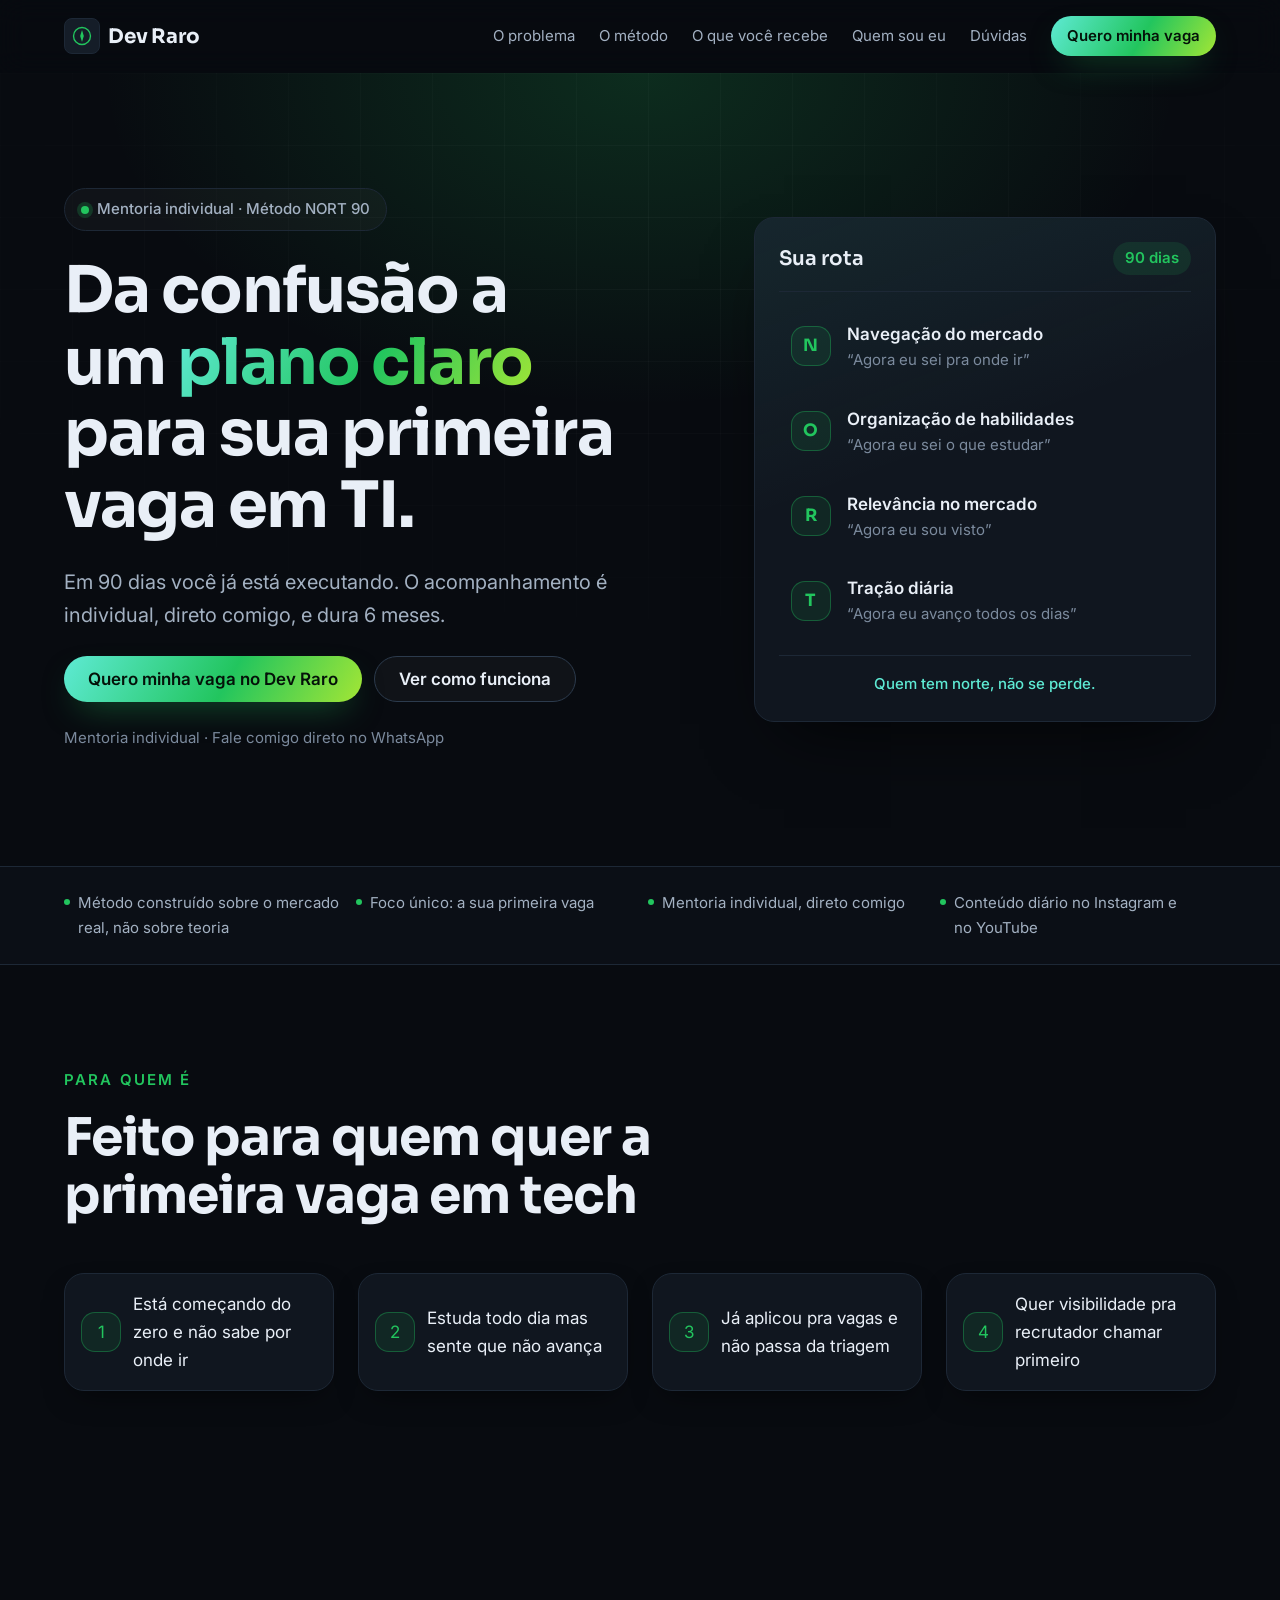
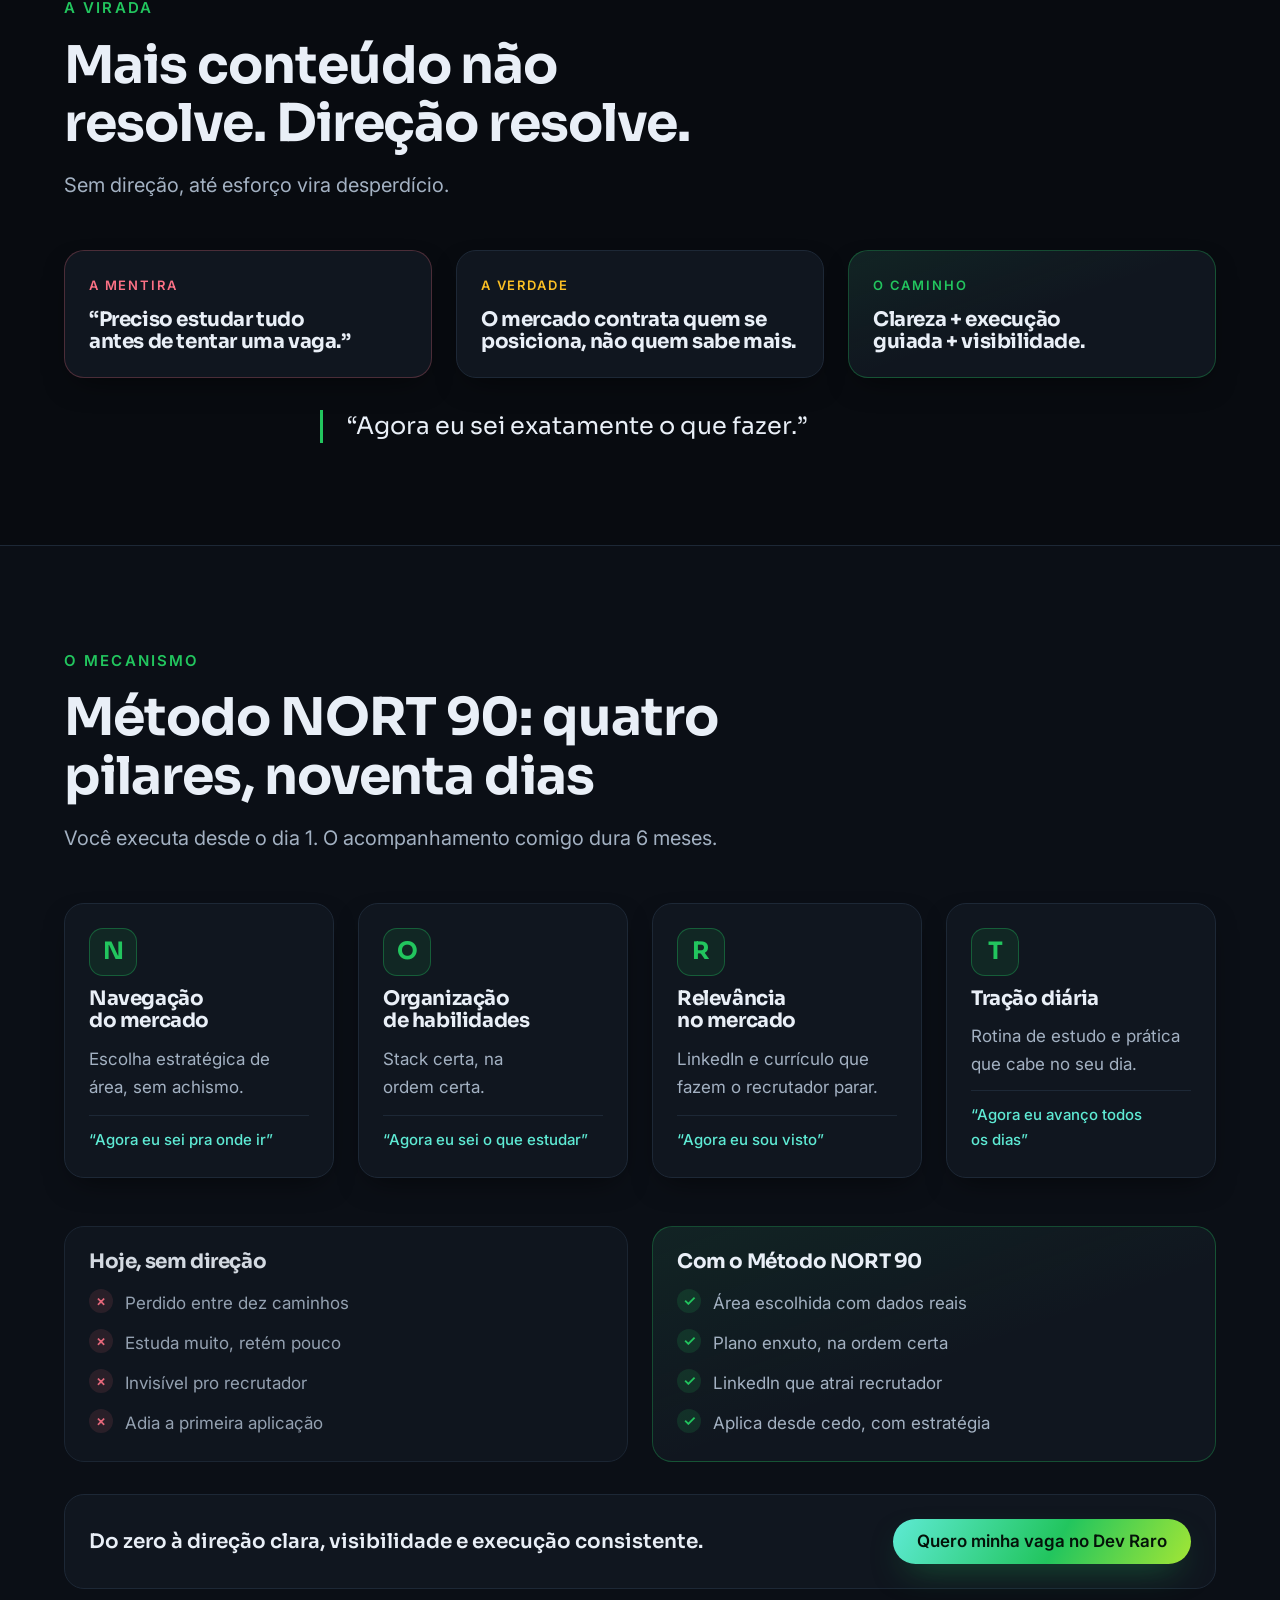
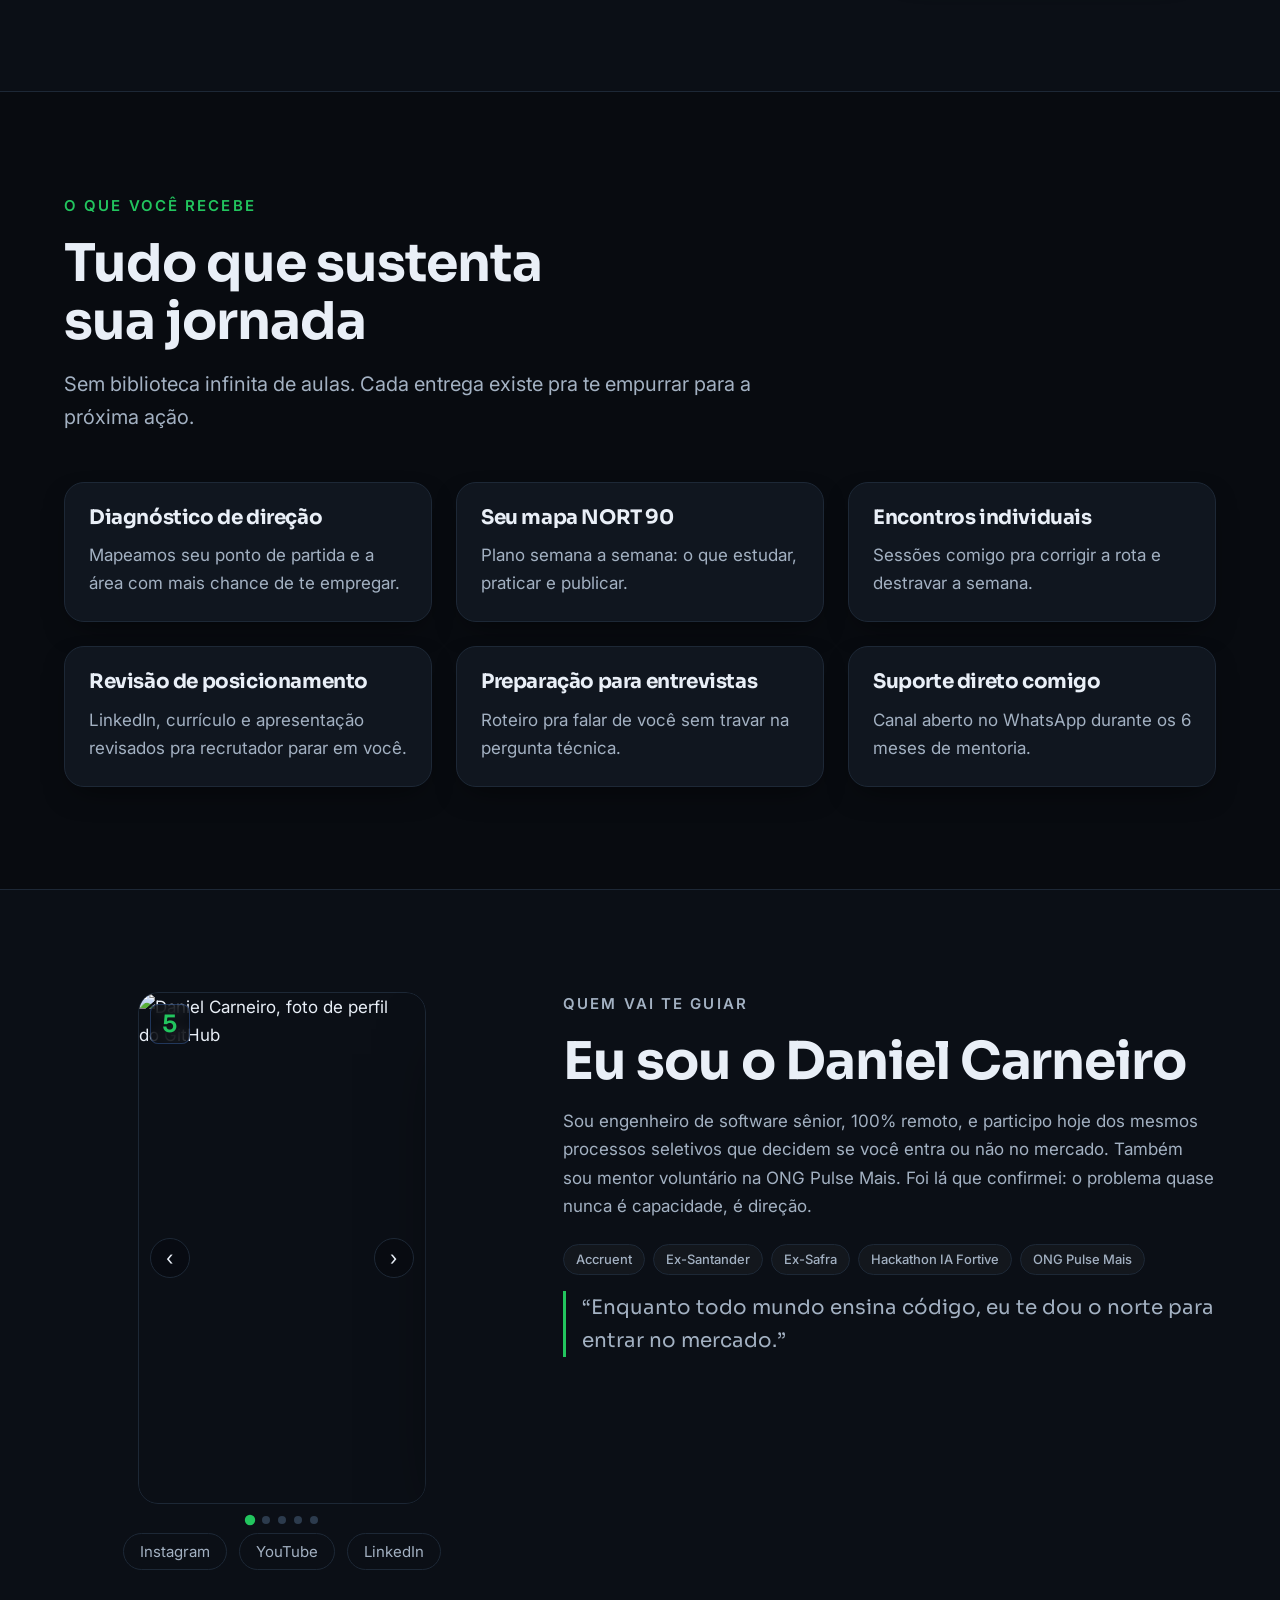
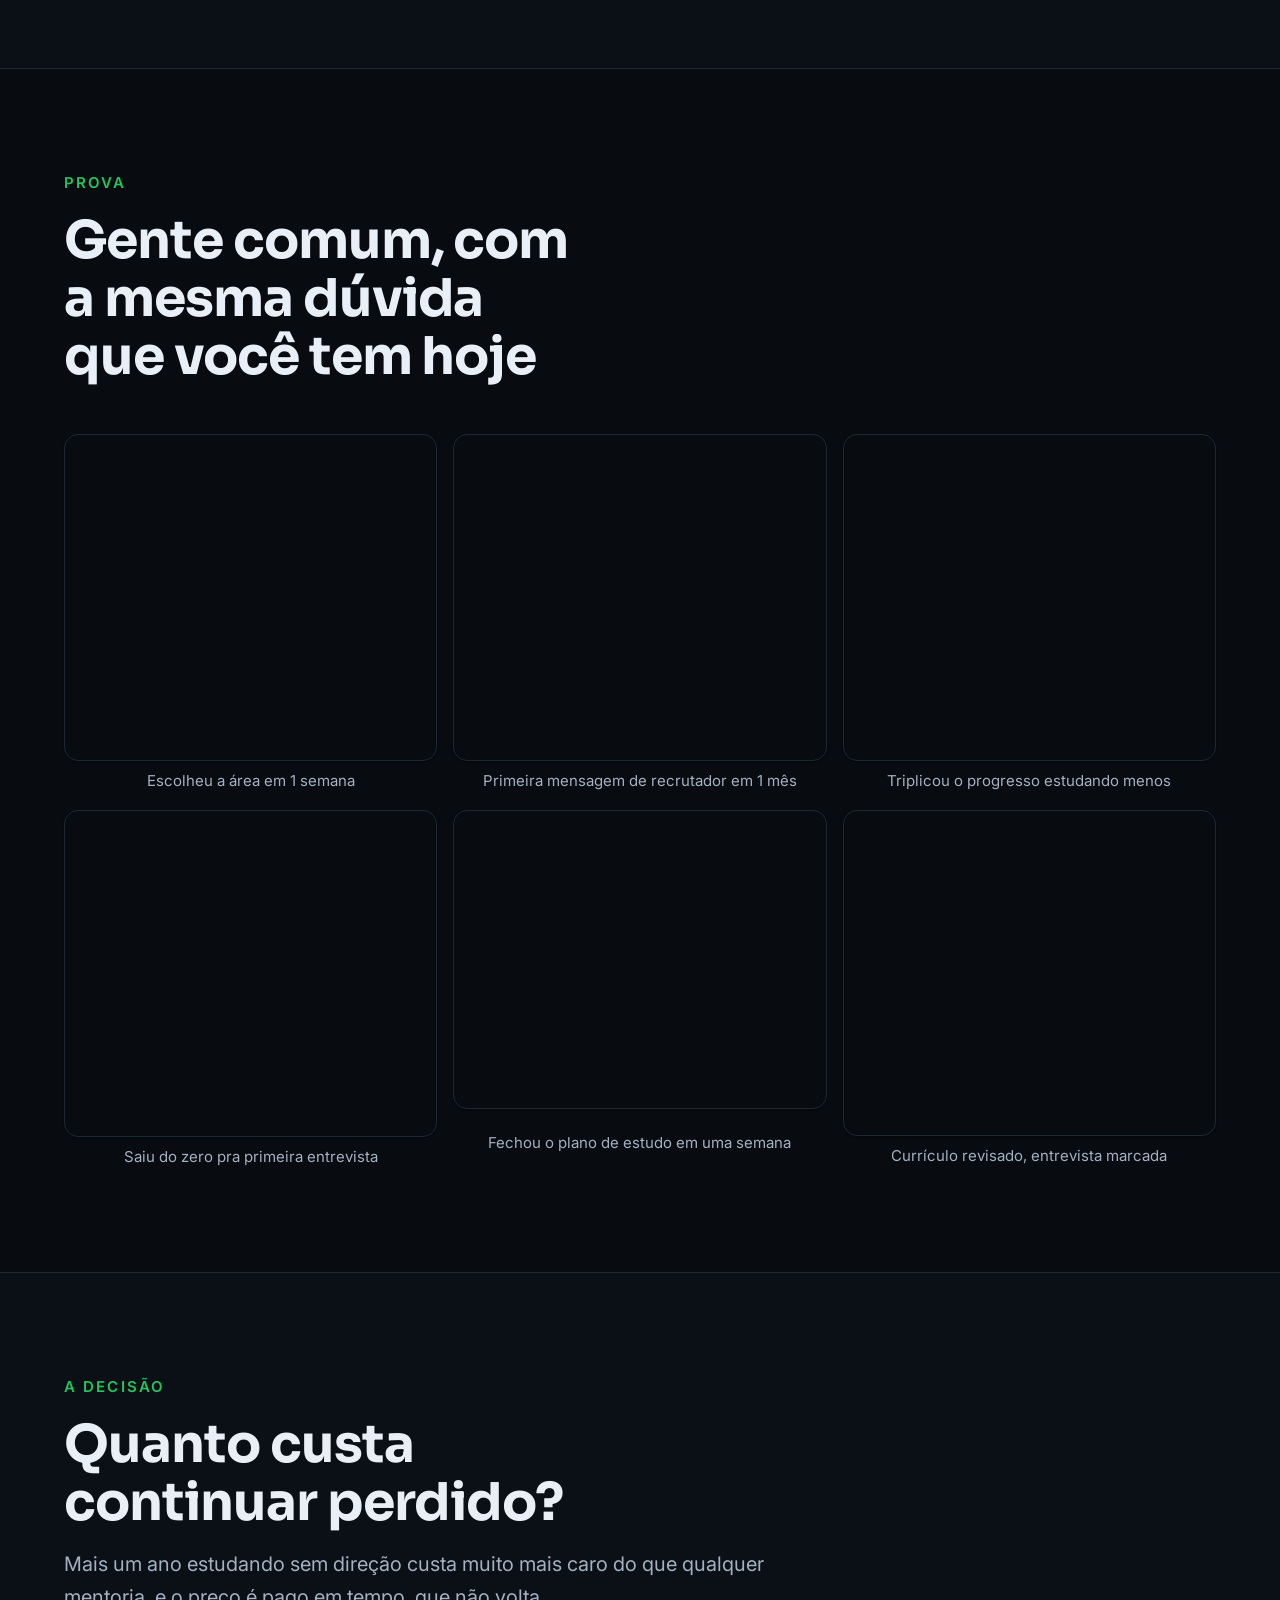
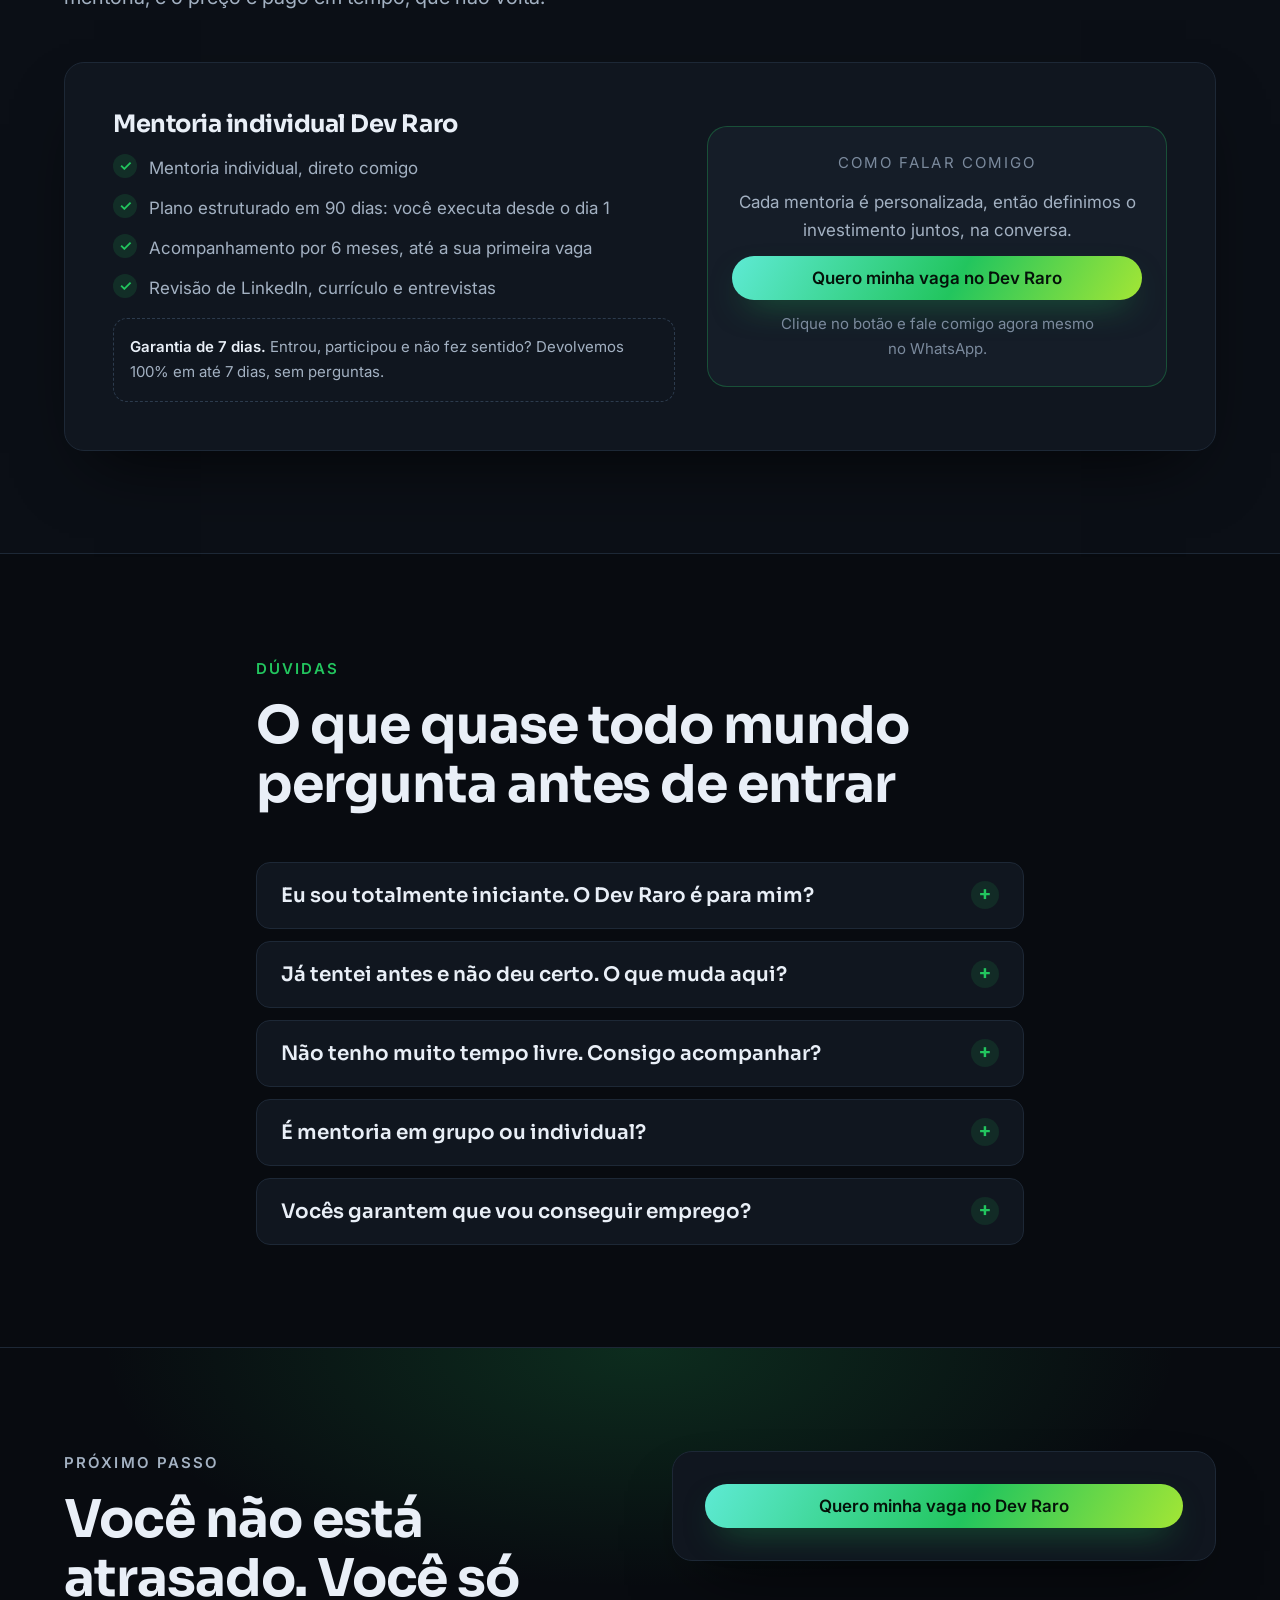
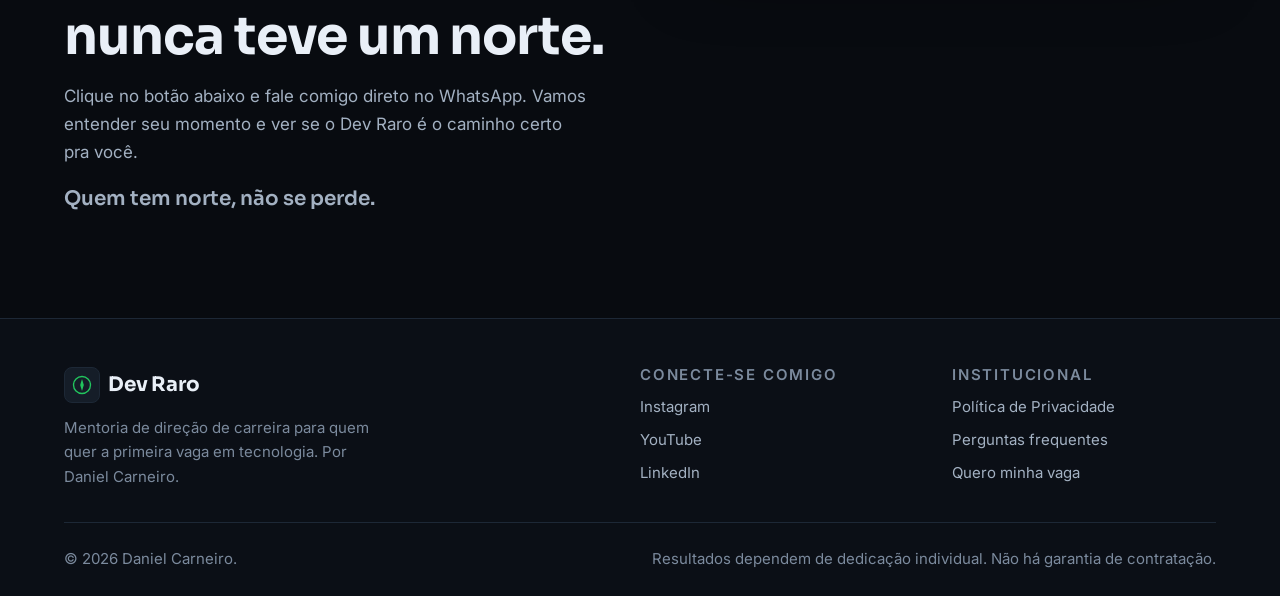
==== commit 746bbd1c: "fix: fechar div do container e corrigir comentario TODO em depoimentos" ====
--- a/index.html
+++ b/index.html
@@ -621,8 +621,6 @@
       </section>
 
       <!-- 9. DEPOIMENTOS -->
-      <!-- TODO: substituir os placeholders em assets/images/depoimentos/depoimento-..prova-06.jpg -->
-      <!-- por prints reais de depoimentos antes de publicar. Arquivos ainda não existem. -->
       <section
         class="secao"
         id="depoimentos"
@@ -694,8 +692,7 @@
               <figcaption>Currículo revisado, entrevista marcada</figcaption>
             </li>
           </ul>
-
-          
+        </div>
       </section>
 
       <!-- 10. OFERTA -->
